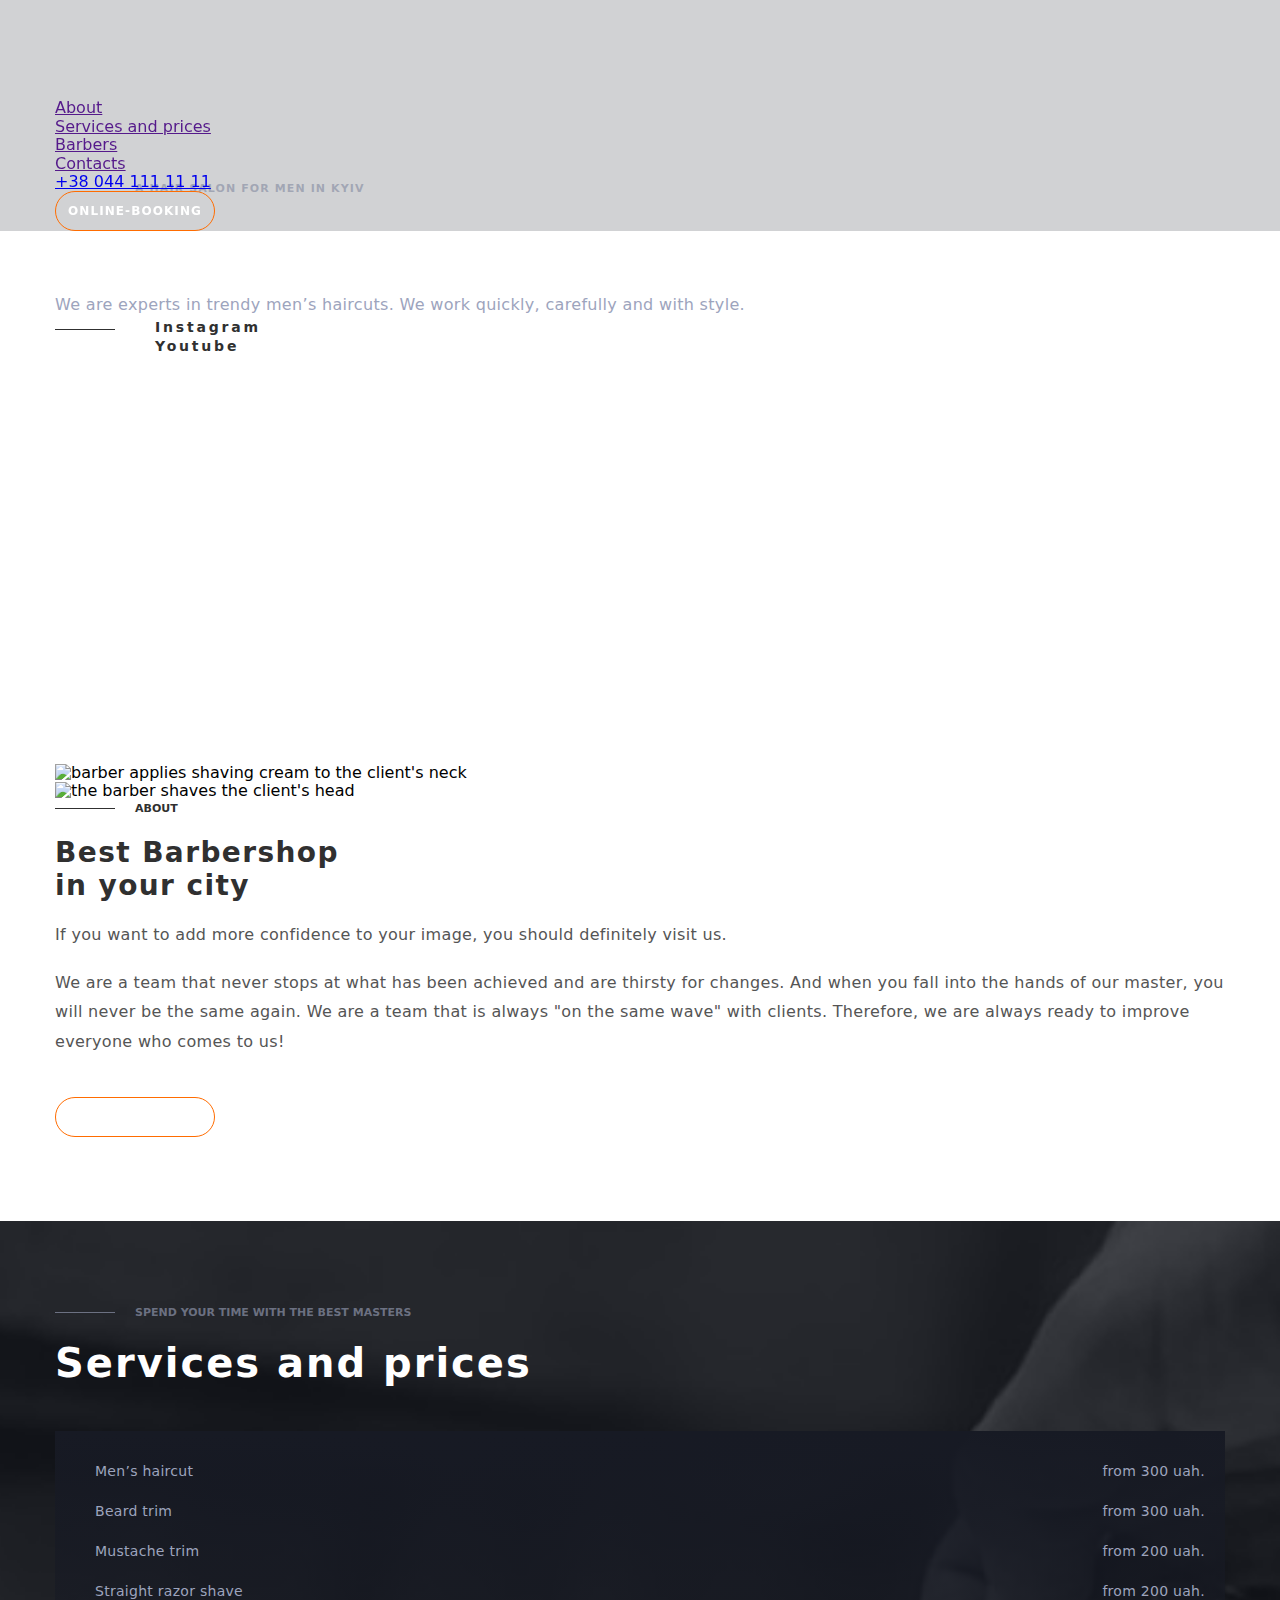
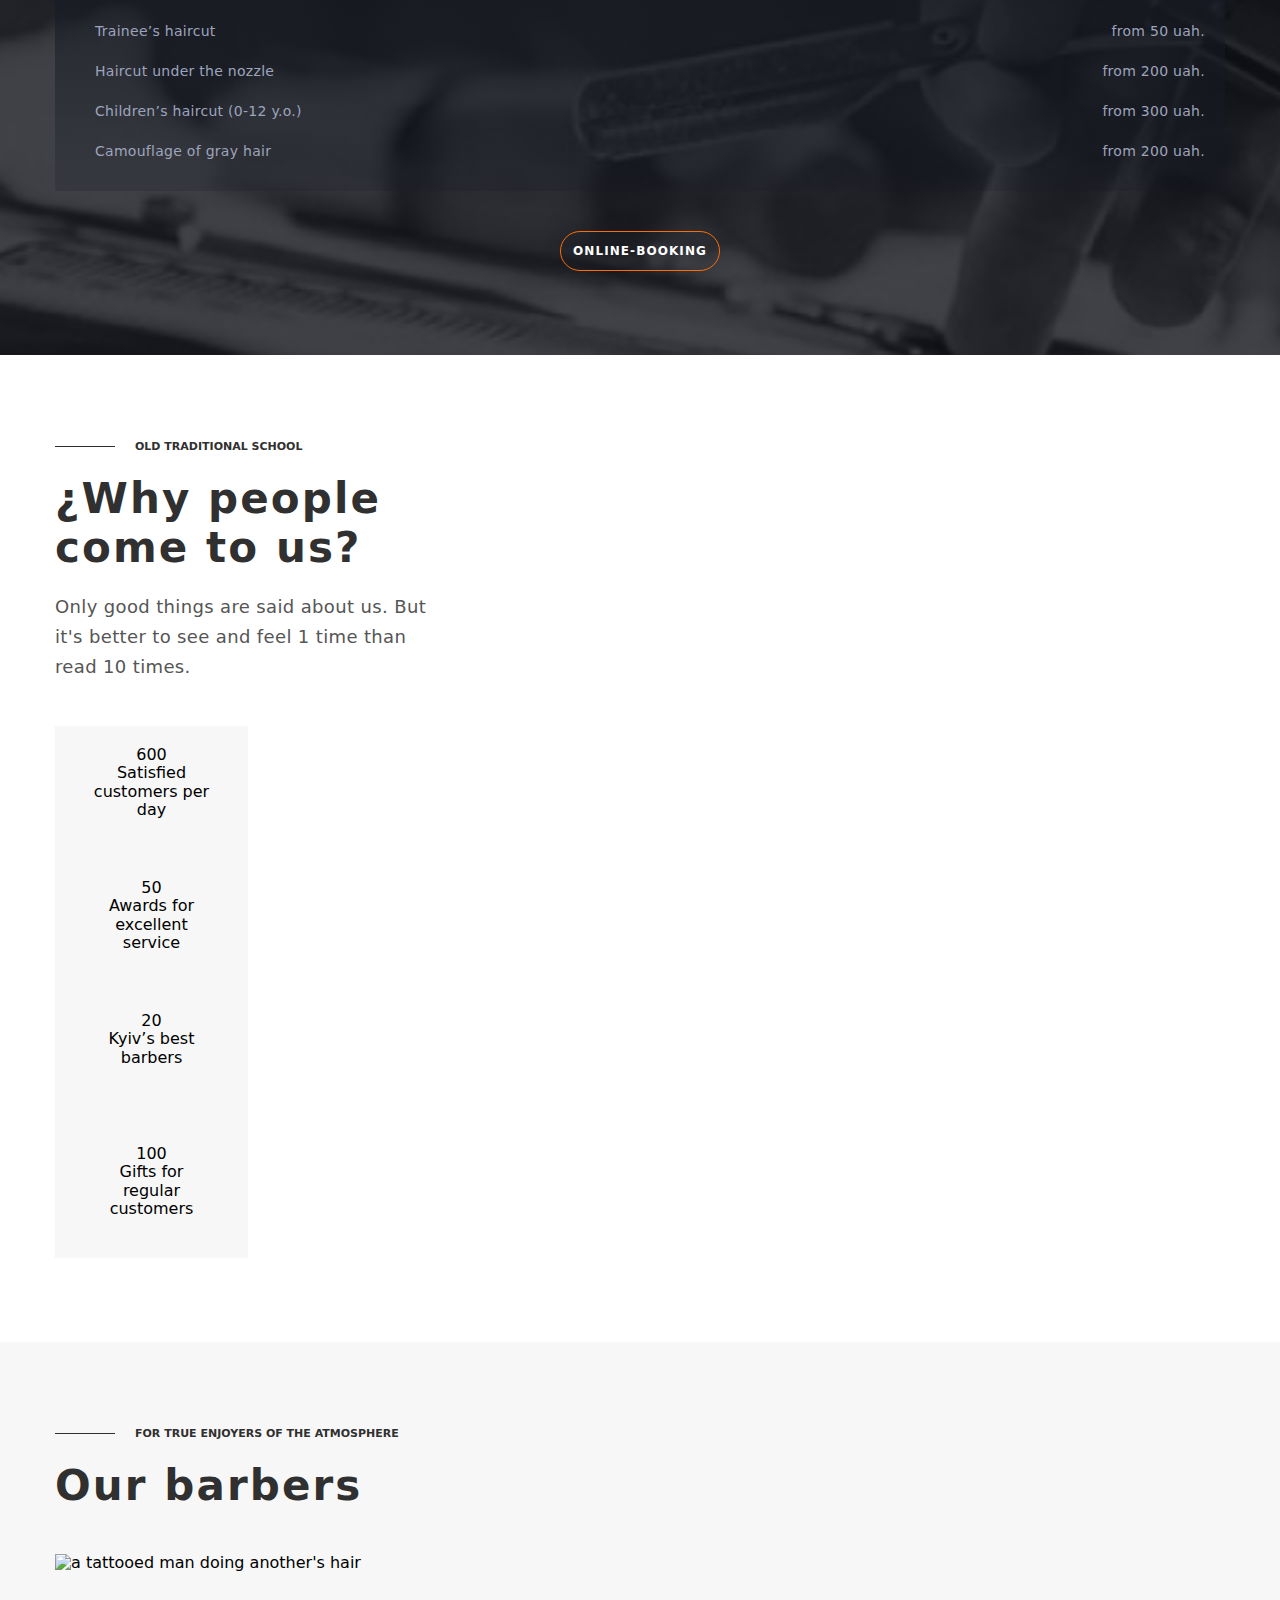
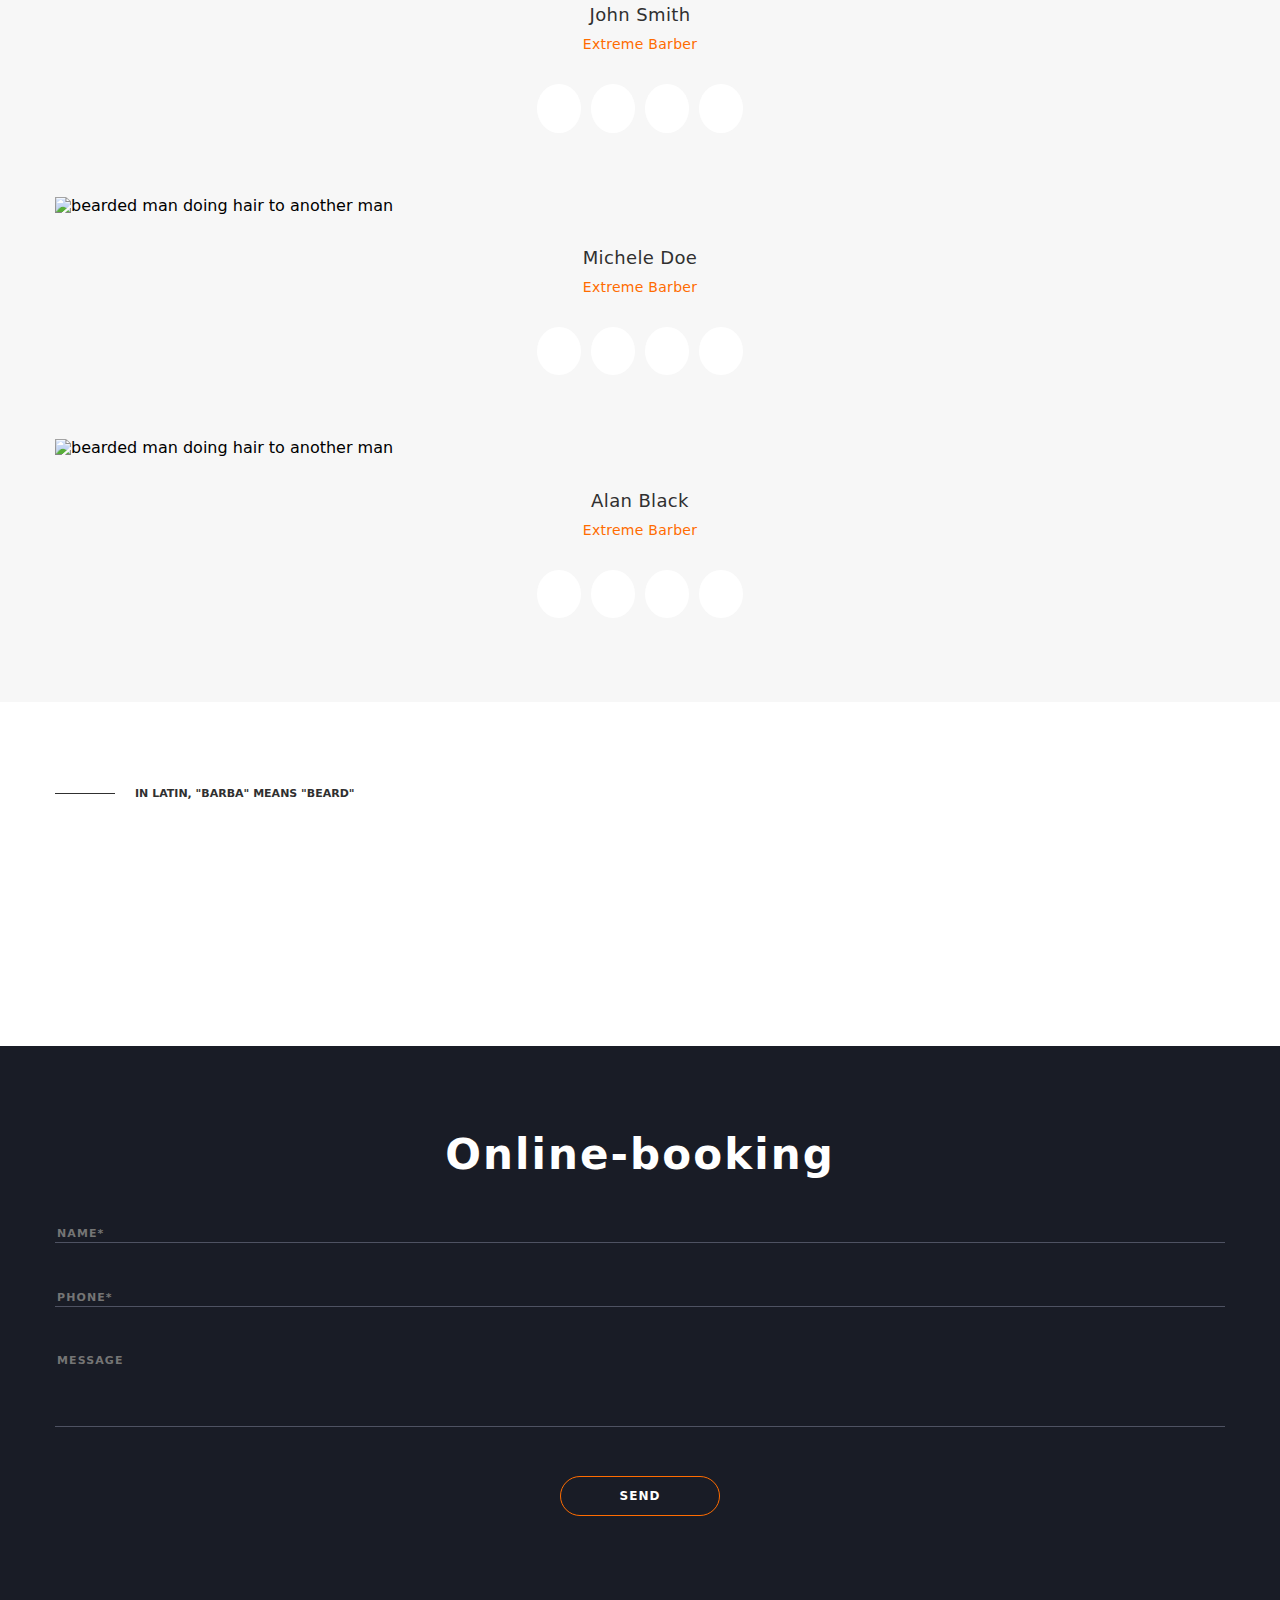
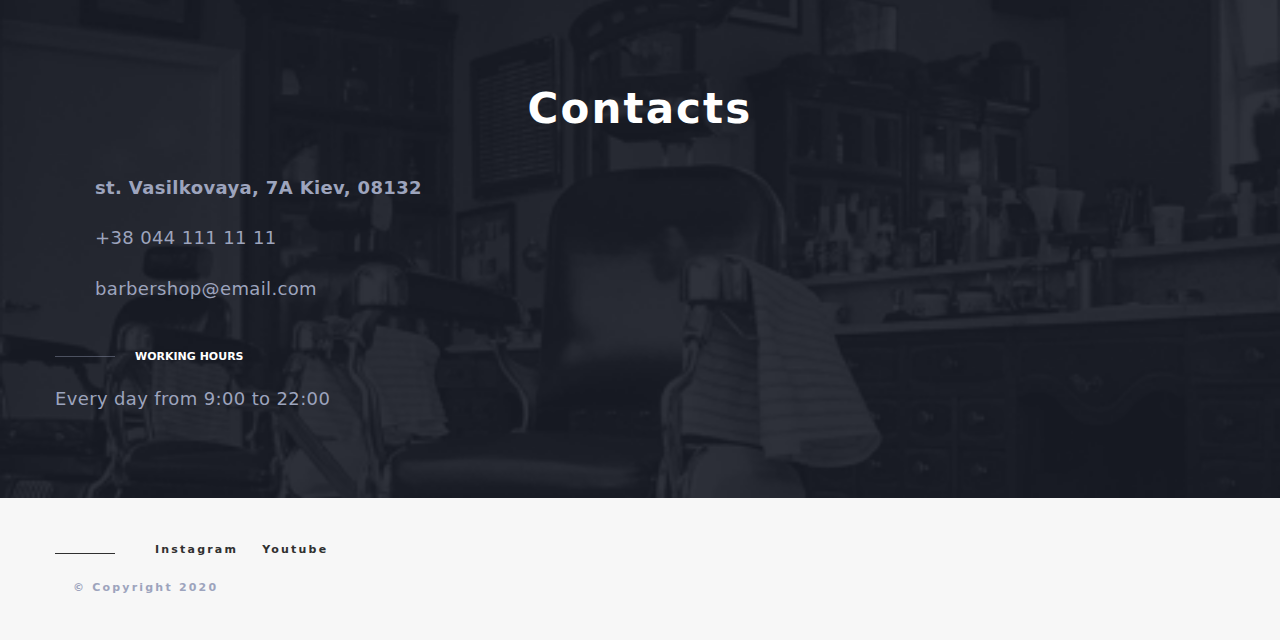
==== index.html @ b81cfc4b "almost finish mobile version" ====
<!DOCTYPE html>
<html lang="en">
  <head>
    <meta charset="UTF-8" />
    <meta http-equiv="X-UA-Compatible" content="IE=edge" />
    <meta name="viewport" content="width=device-width, initial-scale=1.0" />
    <link rel="stylesheet" href="./css/style.css" />
    <title>Barbershop</title>
    <link rel="preconnect" href="https://fonts.googleapis.com" />
    <link rel="preconnect" href="https://fonts.gstatic.com" crossorigin />
    <link
      href="https://fonts.googleapis.com/css2?family=Open+Sans:wght@400;600;700&family=Raleway:wght@700&display=swap"
      rel="stylesheet"
    />

    <link
      rel="stylesheet"
      href="https://cdnjs.cloudflare.com/ajax/libs/modern-normalize/1.1.0/modern-normalize.min.css"
      integrity="sha512-wpPYUAdjBVSE4KJnH1VR1HeZfpl1ub8YT/NKx4PuQ5NmX2tKuGu6U/JRp5y+Y8XG2tV+wKQpNHVUX03MfMFn9Q=="
      crossorigin="anonymous"
      referrerpolicy="no-referrer"
    />
    <link rel="stylesheet" href="./css/main.css" />
  </head>
  <body>
    <div class="header-hero-bacground">
      <header class="header">
        <div class="container">
          <a class="logo" href="./index.html">
            <svg width="69" height="55">
              <use href="./img/icons.svg#logo"></use>
            </svg>
          </a>
          <nav class="navigate">
              <ul class="header__list">
                <li class="header__item">
                  <a class="header__link" href="">About</a>
                </li>
                <li class="header__item">
                  <a class="header__link" href="">Services and prices</a>
                </li>
                <li class="header__item">
                  <a class="header__link" href="">Barbers</a>
                </li>
                <li class="header__item">
                  <a class="header__link" href="">Contacts</a>
                </li>
              </ul>
          </nav>
            <div class="header__contact">
              <a class="tel__link" href="tel:380441111111">+38 044 111 11 11</a>
              <button class="booking-button" type="button">Online-booking</button>
            </div>
    
            <!-- MOB-MENU -->
            <button type="button" class="menu-open" data-menu-open>
              <svg width="40" height="40">
                <use href="./img/icons.svg#menu"></use>
              </svg>
            </button>
  
            <div class="mob-menu is-hidden" data-menu>
              <div class="mob-menu-wrap">
  
              <div>
                <button type="button" class="menu-close" data-menu-close>
                  <svg width="40" height="40">
                      <use href="./img/icons.svg#close"></use>
                  </svg>
                </button>
                
                  <ul class="mob-menu__list">
                    <li class="mob-menu__item">
                      <a class="mob-menu__link current" href="">About</a>
                    </li>
                    <li class="mob-menu__item">
                      <a class="mob-menu__link" href="">Services and prices</a>
                    </li>
                    <li class="mob-menu__item">
                      <a class="mob-menu__link" href="">Barbers</a>
                    </li>
                    <li class="mob-menu__item">
                      <a class="mob-menu__link" href="">Contacts</a>
                    </li>
                  </ul>
              </div>
                
               <div class="mob-menu__bott-wrap">
                  
                    <a class="mob-menu__tel" href="tel:380441111111">+38 044 111 11 11</a>
                    <button class="mob-menu__booking-button" type="button">Online-booking</button>
        
                  <ul class="mob-menu__soc-list">
                    <li class="mob-menu__soc-item">
                      <a href="" class="mob-menu__soc-link">Instagram</a>
                    </li>
                    <li class="mob-menu__soc-item">
                      <a href="" class="mob-menu__soc-link">Youtube</a>
                    </li>
                  </ul>
               </div>
              </div>
            </div>
        </div>
      </header>
      <main>
        <section class="hero">
          <div class="container">
            <p class="hero__uptitle">A hair salon for men in Kyiv</p>
            <h1 class="hero__title">BarberShop</h1>
            <p class="hero__descr">
              We are experts in trendy men’s haircuts. We work quickly, carefully
              and with style.
            </p>
            <ul class="social-link social-link--disabled">
              <li class="social-link__item">
                <a href="" class="social-link__link">Instagram</a>
              </li>
              <li class="social-link__item">
                <a href="" class="social-link__link">Youtube</a>
              </li>
            </ul>
          </div>
        </section>
    </div>
      <section class="about">
      <div class="container">
          <ul class="about__list">
            <li class="about__item">
              <picture>
                <source
                srcset="
                ./img/about/about-first-img-tablet.jpg 1x,
                ./img/about/about-first-img-tablet-2x.jpg 2x
                "
                media="(max-width: 768px)"
                >
                <source
                srcset="
                ./img/about/about-first-img-desctop.jpg 1x,
                ./img/about/about-first-img-desctop-2x.jpg 2x
                "
                media="(min-width: 1200px)"
                >
                <img src="./img/about/about-first-img-tablet.jpg" alt="barber applies shaving cream to the client's neck" height="445">
              </picture>
            </li>
            <li class="about__item">
              <picture>
                <source
                srcset="
                ./img/about/about-second-img-tablet.jpg 1x,
                ./img/about/about-second-img-tablet-2x.jpg 2x
                "
                media="(max-width: 768px)"
                >
                <source
                srcset="
                ./img/about/about-second-img-desctop.jpg 1x,
                ./img/about/about-second-img-desctop-2x.jpg 2x
                "
                media="(min-width: 1200px)"
                >
                <img src="./img/about/about-second-img-tablet.jpg" alt="the barber shaves the client's head" height="445">
              </picture>
            </li>
          </ul>
          <p class="about__uptitle">About</p>
          <h2 class="about__title">Best Barbershop in your city</h2>
          <p class="about__descr">
            If you want to add more confidence to your image, you should
            definitely visit us.
          </p>
          <p class="about__text">
            We are a team that never stops at what has been achieved and are
            thirsty for changes. And when you fall into the hands of our master,
            you will never be the same again. We are a team that is always "on the
            same wave" with clients. Therefore, we are always ready to improve
            everyone who comes to us!
          </p>
          <button class="booking-button" type="button">Online-booking</button>
      </div>
      </section>
      <section class="service">
       <div class="container">
          <p class="service__uptitle">Spend your time with the best masters</p>
          <h2 class="service__title">Services and prices</h2>
          <div class="servise__content-wrap">
            <div class="service__lists-wrap">
              <ul class="service__list">
                <li class="service__item">
                  <p class="service__text">Men’s haircut</p>
                  <span class="service__price">from 300 uah.</span>
                </li>
                <li class="service__item">
                  <p class="service__text">Beard trim</p>
                  <span class="service__price">from 300 uah.</span>
                </li>
                <li class="service__item">
                  <p class="service__text">Mustache trim</p>
                  <span class="service__price">from 200 uah.</span>
                </li>
                <li class="service__item">
                  <p class="service__text">Straight razor shave</p>
                  <span class="service__price">from 200 uah.</span>
                </li>
              </ul>
              <ul class="service__list">
                <li class="service__item">
                  <p class="service__text">Trainee’s haircut</p>
                  <span class="service__price">from 50 uah.</span>
                </li>
                <li class="service__item">
                  <p class="service__text">Haircut under the nozzle</p>
                  <span class="service__price">from 200 uah.</span>
                </li>
                <li class="service__item">
                  <p class="service__text">Children’s haircut (0-12 y.o.)</p>
                  <span class="service__price">from 300 uah.</span>
                </li>
                <li class="service__item">
                  <p class="service__text">Camouflage of gray hair</p>
                  <span class="service__price">from 200 uah.</span>
                </li>
              </ul>
            </div>
            <button class="booking-button" type="button">Online-booking</button>
          </div>
       </div>
      </section>
      <section class="choice">
       <div class="container">
        <p class="choice__uptitle">Old traditional school</p>
          <h2 class="choice__title">¿Why people come to us?</h2>
          <p class="choice__text">
            Only good things are said about us. But it's better to see and feel 1
            time than read 10 times.
          </p>

          <ul class="choice__list">
            <li class="choice__item">
              <span class="choice__num">600</span>
              <p class="choice__dscr">Satisfied customers per day</p>
            </li>
            <li class="choice__item">
              <span class="choice__num">50</span>
              <p class="choice__dscr">Awards for excellent service</p>
            </li>
            <li class="choice__item">
              <span class="choice__num">20</span>
              <p class="choice__dscr">Kyiv’s best barbers</p>
            </li>
            <li class="choice__item">
              <span class="choice__num">100</span>
              <p class="choice__dscr">Gifts for regular customers</p>
            </li>
          </ul>
          
       </div>
      </section>
      <section class="barbers">
        <div class="container">
          <p class="barbers__uptitle">For true enjoyers of the atmosphere</p>
          <h2 class="barbers__title">Our barbers</h2>
          <ul class="barbers__list">
            <li class="barbers__item">
              <picture>
                <source srcset="
                ./img/barbers/john-smith-mobile.jpg 1x,
                ./img/barbers/john-smith-mobile-2x.jpg 2x
                "
                media="(max-width: 768px)">
                <source srcset="
                ./img/barbers/john-smith-tablet.jpg 1x,
                ./img/barbers/john-smith-tablet-2x.jpg 2x
                "
                media="(max-width: 1999px)">
                <source srcset="
                ./img/barbers/john-smith-desctop.jpg 1x,
                ./img/barbers/john-smith-desctop-2x.jpg 2x
                "
                media="(min-width: 1200px)">
                <img src="./img/barbers/john-smith-mobile.jpg" alt="a tattooed man doing another's hair" height="346" class="barbers__image" />
              </picture>
              <p class="barbers__subtitle">John Smith</p>
              <p class="barbers__dscr">Extreme Barber</p>
              <ul class="socials">
                <li class="soacials__item">
                  <a href="" class="socials__link">
                    <svg class="socials__icon" width="44" height="44">
                      <use href="./img/icons.svg#instagram" ></use>
                    </svg>
                  </a>
                </li>
                <li class="soacials__item">
                  <a href="" class="socials__link">
                    <svg class="socials__icon" width="44" height="44">
                      <use href="./img/icons.svg#twitter"></use>
                    </svg>
                  </a>
                </li>
                <li class="soacials__item">
                  <a href="" class="socials__link">
                    <svg class="socials__icon" width="44" height="44">
                      <use href="./img/icons.svg#facebok"></use>
                    </svg>
                  </a>
                </li>
                <li class="soacials__item">
                  <a href="" class="socials__link">
                    <svg class="socials__icon" width="44" height="44">
                      <use href="./img/icons.svg#linkedin"></use>
                    </svg>
                  </a>
                </li>
              </ul>
            </li>
            <li class="barbers__item">
               <picture>
                <source srcset="
                ./img/barbers/michele-doe-mobile.jpg 1x,
                ./img/barbers/michele-doe-mobile-2x.jpg 2x
                "
                media="(max-width: 768px)">
                <source srcset="
                ./img/barbers/michele-doe-tablet.jpg 1x,
                ./img/barbers/michele-doe-tablet-2x.jpg 2x
                "
                media="(max-width: 1999px)">
                <source srcset="
                ./img/barbers/michele-doe-desctop.jpg 1x,
                ./img/barbers/michele-doe-desctop-2x.jpg 2x
                "
                media="(min-width: 1200px)">
                <img src="./img/barbers/michele-doe-mobile.jpg" alt="bearded man doing hair to another man" height="346" class="barbers__image" />
              </picture>
              <p class="barbers__subtitle">Michele Doe</p>
              <p class="barbers__dscr">Extreme Barber</p>
              <ul class="socials">
                <li class="soacials__item">
                  <a href="" class="socials__link">
                    <svg class="socials__icon" width="44" height="44">
                      <use href="./img/icons.svg#instagram" ></use>
                    </svg>
                  </a>
                </li>
                <li class="soacials__item">
                  <a href="" class="socials__link">
                    <svg class="socials__icon" width="44" height="44">
                      <use href="./img/icons.svg#twitter"></use>
                    </svg>
                  </a>
                </li>
                <li class="soacials__item">
                  <a href="" class="socials__link">
                    <svg class="socials__icon" width="44" height="44">
                      <use href="./img/icons.svg#facebok"></use>
                    </svg>
                  </a>
                </li>
                <li class="soacials__item">
                  <a href="" class="socials__link">
                    <svg class="socials__icon" width="44" height="44">
                      <use href="./img/icons.svg#linkedin"></use>
                    </svg>
                  </a>
                </li>
              </ul>
            </li>
            <li class="barbers__item">
              <picture>
                <source srcset="
                ./img/barbers/alan-black-mobile.jpg 1x,
                ./img/barbers/alan-black-mobile-2x.jpg 2x
                "
                media="(max-width: 768px)">
                <source srcset="
                ./img/barbers/alan-black-tablet.jpg 1x,
                ./img/barbers/alan-black-tablet-2x.jpg 2x
                "
                media="(max-width: 1999px)">
                <source srcset="
                ./img/barbers/alan-black-desctop.jpg 1x,
                ./img/barbers/alan-black-desctop-2x.jpg 2x
                "
                media="(min-width: 1200px)">
                <img src="./img/barbers/alan-black-mobile.jpg" alt="bearded man doing hair to another man" height="346" class="barbers__image" />
              </picture>
              <p class="barbers__subtitle">Alan Black</p>
              <p class="barbers__dscr">Extreme Barber</p>
              <ul class="socials">
                <li class="soacials__item">
                  <a href="" class="socials__link">
                    <svg class="socials__icon" width="44" height="44">
                      <use href="./img/icons.svg#instagram" ></use>
                    </svg>
                  </a>
                </li>
                <li class="soacials__item">
                  <a href="" class="socials__link">
                    <svg class="socials__icon" width="44" height="44">
                      <use href="./img/icons.svg#twitter"></use>
                    </svg>
                  </a>
                </li>
                <li class="soacials__item">
                  <a href="" class="socials__link">
                    <svg class="socials__icon" width="44" height="44">
                      <use href="./img/icons.svg#facebok"></use>
                    </svg>
                  </a>
                </li>
                <li class="soacials__item">
                  <a href="" class="socials__link">
                    <svg class="socials__icon" width="44" height="44">
                      <use href="./img/icons.svg#linkedin"></use>
                    </svg>
                  </a>
                </li>
              </ul>
            </li>
              </ul>
            </li>
          </ul>
        </div>
      </section>
      <section class="portfolio">
       <div class="container">
        <p class="portfolio__uptitle">
          In Latin, "barba" means "beard"
        </p>
        <h2 class="portfolio__title">Portfolio</h2>
          <ul class="portfolio__list">
            <li class="portfolio__item">
              <picture>
                <source srcset="
                ./img/portfolio/portfolio-first-img-mobile.jpg 1x,
                ./img/portfolio/portfolio-first-img-mobile-2x.jpg 2x
                "
                media="(max-width: 768px)">
                <source srcset="
                ./img/portfolio/portfolio-first-img-tablet.jpg 1x,
                ./img/portfolio/portfolio-first-img-tablet-2x.jpg 2x
                "
                media="(max-width:1999px)">
                <source srcset="
                ./img/portfolio/portfolio-first-img-desctop.jpg 1x,
                ./img/portfolio/portfolio-first-img-desctop-2x.jpg 2x
                "
                media="(min-width:1200px">
                <img src="./img/portfolio/portfolio-first-img-mobile.jpg" alt="" height="360">
              </picture>
            </li>
            <li class="portfolio__item">
              <picture>
                <source srcset="
                ./img/portfolio/portfolio-second-img-mobile.jpg 1x,
                ./img/portfolio/portfolio-second-img-mobile-2x.jpg 2x
                "
                media="(max-width: 768px)">
                <source srcset="
                ./img/portfolio/portfolio-second-img-tablet.jpg 1x,
                ./img/portfolio/portfolio-second-img-tablet-2x.jpg 2x
                "
                media="(max-width:1999px)">
                <source srcset="
                ./img/portfolio/portfolio-second-img-desctop.jpg 1x,
                ./img/portfolio/portfolio-second-img-desctop-2x.jpg 2x
                "
                media="(min-width:1200px)">
                <img src="./img/portfolio/portfolio-second-img-mobile.jpg" alt="" height="360">
              </picture>
            </li>
            <li class="portfolio__item">
              <picture>
                <source srcset="
                ./img/portfolio/portfolio-third-img-mobile.jpg 1x,
                ./img/portfolio/portfolio-third-img-mobile-2x.jpg 2x
                "
                media="(max-width:768px)">
                <source srcset="
                ./img/portfolio/portfolio-third-img-tablet.jpg 1x,
                ./img/portfolio/portfolio-third-img-tablet-2x.jpg 2x
                "
                media="(max-width:1999px)">
                <source srcset="
                ./img/portfolio/portfolio-third-img-desctop.jpg 1x,
                ./img/portfolio/portfolio-third-img-desctop-2x.jpg 2x
                "
                media="(min-width:1200px)">
                <img src="./img/portfolio/portfolio-third-img-mobile.jpg" alt="" height="360">
              </picture>
            </li>
            <li class="portfolio__item">
              <picture>
                <source srcset="
                ./img/portfolio/portfolio-fourth-img-mobile.jpg 1x, 
                ./img/portfolio/portfolio-fourth-img-mobile-2x.jpg 2x
                "
                media="(max-width:768px)">
                <source srcset="
                ./img/portfolio/portfolio-fourth-img-tablet.jpg 1x,
                ./img/portfolio/portfolio-fourth-img-tablet-2x.jpg 2x
                "
                media="(max-width:1999px)">
                <source srcset="
                ./img/portfolio/portfolio-fourth-img-desctop.jpg 1x,
                ./img/portfolio/portfolio-fourth-img-desctop-2x.jpg 2x
                "
                media="(min-width:1200px)">
                <img src="./img/portfolio/portfolio-fourth-img-mobile.jpg" alt="" height="360">
              </picture>
            </li>
          </ul>
       </div>
      </section>
      <section class="boooking-form">
        <div class="container">
          <div class="boooking-form__form-wrap">
              <form class="boooking-form__fill" action="">
                <p class="boooking-form__title">Online-booking</p>
                <input class="boooking-form__input" type="name" placeholder="Name*">
                <input class="boooking-form__input" type="tel" placeholder="Phone*">
                <textarea class="boooking-form__textarea" name="" id="" cols="30" rows="10" placeholder="Message"></textarea>
                <button class="boooking-form__btn" type="submit">send</button>
              </form>
            </div>
        </div>
      </section>
      <section class="contact">
        <div class="container">
        
            <p class="contact__title">Contacts</p>
            <address class="contact__address">
              <svg class="contact__icon" width="24" height="24">
                <use href="./img/icons.svg#map-pin"></use>
              </svg>
              <span>st. Vasilkovaya, 7A Kiev, 08132</span>
            </address>
            <ul class="contact__list">
              <li class="contact__item">
                <a href="tel:380441111111" class="contact__link">
                  <svg class="contact__icon" width="24" height="24">
                    <use href="./img/icons.svg#phone"></use>
                  </svg>
                  <span>+38 044 111 11 11</span>
              </a>
              </li>
              <li class="contact__item">
                <a href="mailto:barbershop@email.com" class="contact__link">
                  <svg class="contact__icon" width="24" height="24">
                    <use href="./img/icons.svg#mail"></use>
                  </svg>
                  <span>barbershop@email.com</span>
              </a>
              </li>
            </ul>
            <p class="contact__subtitle">Working hours</p>
            <span class="contact__date-time">Every day from 9:00 to 22:00</span>
          
        </div>
      </section>
    </main>
    <footer class="footer">
      <div class="container">
        <ul class="social-link">
          <li class="social-link__item">
            <a href="" class="social-link__link">Instagram</a>
          </li>
          <li class="social-link__item">
            <a href="" class="social-link__link">Youtube</a>
          </li>
        </ul>
        <span href="" class="footer__copy"> &#169; Copyright 2020</span>
      </div>
    </footer>
    <script src="./js/mob-menu.js"></script>
  </body>
</html>
---- css/main.css ----
:root {
  --accent-color: #FF6C00;
  --primary-text-color:#555555;
  --header-links-color: #fff;
  --hero-soc-link-color: #303030;
  --hero-btn-color: #303030;
  --hero-text-color: #9DA4BD;
  --hero-title-text-color:#FFFFFF;
  --hero-socials-color:#303030;
  --about-tittle-color: #303030;
  --about-btn-tx-color:#303030;
  --services--up-titile: #9DA4BD;
  --services-title-text-color: #FFFFFF;
  --services-table-color:#9DA4BD;
  --services-btn-color:#FFFFFF;
  --choice--prm-text-color: #303030;
  --choice-dscr-color:#555555;
  --barbers-prm-color: #303030;
  --gallery-up-title-color:#303030;
  --contacts-title-color: #fff;
  --contacts-btn-color: #fff;
  --contacts-sub-tit-color: #fff;
  --contacts-text-color:#9DA4BD;
  --footer-prm-color: #303030;
  --footer-copyright:#9DA4BD;
}

.social-link, .contact__list, .portfolio__list, .barbers__list, .choice__list, .service__list, .about__list, .mob-menu__soc-list, .mob-menu__list, .header__list, .socials {
  list-style: none;
  padding: 0;
  margin: 0;
}

.social-link__link, .contact__link, .mob-menu__soc-link, .mob-menu__tel, .mob-menu__link, .socials__link, .logo {
  text-decoration: none;
  color: var(--primary-link-color);
}

.booking-button, .menu-close, .menu-open {
  display: inline-block;
  border: transparent;
  background-color: transparent;
  padding-left: 0;
  padding-right: 0;
  cursor: pointer;
  border-radius: 4px;
  font-family: inherit;
}

.portfolio__title {
  position: absolute;
  white-space: nowrap;
  width: 1px;
  height: 1px;
  padding: 0;
  border: 0;
  overflow: hidden;
  clip: rect(0 0 0 0);
  -webkit-clip-path: inset(50%);
          clip-path: inset(50%);
  margin: -1px;
}

/*! modern-normalize v1.1.0 | MIT License | https://github.com/sindresorhus/modern-normalize */
/*
Document
========
*/
/**
Use a better box model (opinionated).
*/
*,
::before,
::after {
  -webkit-box-sizing: border-box;
          box-sizing: border-box;
}

/**
1. Correct the line height in all browsers.
2. Prevent adjustments of font size after orientation changes in iOS.
3. Use a more readable tab size (opinionated).
*/
html {
  line-height: 1.15;
  /* 1 */
  -webkit-text-size-adjust: 100%;
  /* 2 */
  -moz-tab-size: 4;
  /* 3 */
  -o-tab-size: 4;
     tab-size: 4;
  /* 3 */
}

/*
Sections
========
*/
/**
1. Remove the margin in all browsers.
2. Improve consistency of default fonts in all browsers. (https://github.com/sindresorhus/modern-normalize/issues/3)
*/
body {
  margin: 0;
  /* 1 */
  font-family: system-ui, -apple-system, "Segoe UI", Roboto, Helvetica, Arial, sans-serif, "Apple Color Emoji", "Segoe UI Emoji";
  /* 2 */
}

/*
Grouping content
================
*/
/**
1. Add the correct height in Firefox.
2. Correct the inheritance of border color in Firefox. (https://bugzilla.mozilla.org/show_bug.cgi?id=190655)
*/
hr {
  height: 0;
  /* 1 */
  color: inherit;
  /* 2 */
}

/*
Text-level semantics
====================
*/
/**
Add the correct text decoration in Chrome, Edge, and Safari.
*/
abbr[title] {
  -webkit-text-decoration: underline dotted;
          text-decoration: underline dotted;
}

/**
Add the correct font weight in Edge and Safari.
*/
b,
strong {
  font-weight: bolder;
}

/**
1. Improve consistency of default fonts in all browsers. (https://github.com/sindresorhus/modern-normalize/issues/3)
2. Correct the odd 'em' font sizing in all browsers.
*/
code,
kbd,
samp,
pre {
  font-family: ui-monospace, SFMono-Regular, Consolas, "Liberation Mono", Menlo, monospace;
  /* 1 */
  font-size: 1em;
  /* 2 */
}

/**
Add the correct font size in all browsers.
*/
small {
  font-size: 80%;
}

/**
Prevent 'sub' and 'sup' elements from affecting the line height in all browsers.
*/
sub,
sup {
  font-size: 75%;
  line-height: 0;
  position: relative;
  vertical-align: baseline;
}

sub {
  bottom: -0.25em;
}

sup {
  top: -0.5em;
}

/*
Tabular data
============
*/
/**
1. Remove text indentation from table contents in Chrome and Safari. (https://bugs.chromium.org/p/chromium/issues/detail?id=999088, https://bugs.webkit.org/show_bug.cgi?id=201297)
2. Correct table border color inheritance in Chrome and Safari. (https://bugs.chromium.org/p/chromium/issues/detail?id=935729, https://bugs.webkit.org/show_bug.cgi?id=195016)
*/
table {
  text-indent: 0;
  /* 1 */
  border-color: inherit;
  /* 2 */
}

/*
Forms
=====
*/
/**
1. Change the font styles in all browsers.
2. Remove the margin in Firefox and Safari.
*/
button,
input,
optgroup,
select,
textarea {
  font-family: inherit;
  /* 1 */
  font-size: 100%;
  /* 1 */
  line-height: 1.15;
  /* 1 */
  margin: 0;
  /* 2 */
}

/**
Remove the inheritance of text transform in Edge and Firefox.
*/
button,
select {
  text-transform: none;
}

/**
Correct the inability to style clickable types in iOS and Safari.
*/
button,
[type=button],
[type=reset],
[type=submit] {
  -webkit-appearance: button;
}

/**
Remove the inner border and padding in Firefox.
*/
::-moz-focus-inner {
  border-style: none;
  padding: 0;
}

/**
Restore the focus styles unset by the previous rule.
*/
:-moz-focusring {
  outline: 1px dotted ButtonText;
}

/**
Remove the additional ':invalid' styles in Firefox.
See: https://github.com/mozilla/gecko-dev/blob/2f9eacd9d3d995c937b4251a5557d95d494c9be1/layout/style/res/forms.css#L728-L737
*/
:-moz-ui-invalid {
  box-shadow: none;
}

/**
Remove the padding so developers are not caught out when they zero out 'fieldset' elements in all browsers.
*/
legend {
  padding: 0;
}

/**
Add the correct vertical alignment in Chrome and Firefox.
*/
progress {
  vertical-align: baseline;
}

/**
Correct the cursor style of increment and decrement buttons in Safari.
*/
::-webkit-inner-spin-button,
::-webkit-outer-spin-button {
  height: auto;
}

/**
1. Correct the odd appearance in Chrome and Safari.
2. Correct the outline style in Safari.
*/
[type=search] {
  -webkit-appearance: textfield;
  /* 1 */
  outline-offset: -2px;
  /* 2 */
}

/**
Remove the inner padding in Chrome and Safari on macOS.
*/
::-webkit-search-decoration {
  -webkit-appearance: none;
}

/**
1. Correct the inability to style clickable types in iOS and Safari.
2. Change font properties to 'inherit' in Safari.
*/
::-webkit-file-upload-button {
  -webkit-appearance: button;
  /* 1 */
  font: inherit;
  /* 2 */
}

/*
Interactive
===========
*/
/*
Add the correct display in Chrome and Safari.
*/
summary {
  display: list-item;
}

img {
  display: block;
  max-width: 100%;
  height: auto;
}

h1, h2, h3, h4, h5, h6, p {
  margin: 0;
}

address {
  font-style: normal;
}

.container {
  width: 100%;
  padding-left: 15px;
  padding-right: 15px;
  margin-left: auto;
  margin-right: auto;
}
@media screen and (min-width: 480px) {
  .container {
    max-width: 480px;
  }
}
@media screen and (min-width: 768px) {
  .container {
    max-width: 720px;
  }
}
@media screen and (min-width: 1200px) {
  .container {
    max-width: 1200px;
  }
}

.no-scroll {
  overflow: hidden;
}

.header-hero-bacground {
  background-image: -webkit-gradient(linear, left top, left bottom, from(rgba(25, 28, 38, 0.2))), url(../img/bcg-img/barber-mobile.jpg);
  background-image: linear-gradient(rgba(25, 28, 38, 0.2)), url(../img/bcg-img/barber-mobile.jpg);
  background-size: cover;
  background-position: center;
  background-repeat: no-repeat;
}
@media (min-device-pixel-ratio: 2), (-webkit-min-device-pixel-ratio: 2), (min-resolution: 192dpi), (min-resolution: 2dppx) {
  .header-hero-bacground {
    background-image: url(../img/bcg-img/barber-mobile-2x.jpg);
  }
}
@media screen and (min-width: 768px) {
  .header-hero-bacground {
    background-image: url(../img/bcg-img/barber-tablet.jpg);
  }
}
@media (min-device-pixel-ratio: 2), (-webkit-min-device-pixel-ratio: 2), (min-resolution: 192dpi), (min-resolution: 2dppx) {
  .header-hero-bacground {
    background-image: url(../img/bcg-img/barber-tablet-2x.jpg);
  }
}
@media screen and (min-width: 1200px) {
  .header-hero-bacground {
    background-image: url(../img/bcg-img/barber-desctop.jpg);
  }
}
@media (min-device-pixel-ratio: 2), (-webkit-min-device-pixel-ratio: 2), (min-resolution: 192dpi), (min-resolution: 2dppx) {
  .header-hero-bacground {
    background-image: url(../img/bcg-img/barber-desctop-2x.jpg);
  }
}

.logo {
  display: block;
  padding-top: 40px;
  fill: #fff;
}

.socials {
  display: -webkit-box;
  display: -ms-flexbox;
  display: flex;
  -webkit-box-align: center;
      -ms-flex-align: center;
          align-items: center;
  -webkit-box-pack: center;
      -ms-flex-pack: center;
          justify-content: center;
  gap: 10px;
}

.soacials__item {
  background-color: #FFFFFF;
  border-radius: 50%;
}

.header {
  position: fixed;
  width: 100%;
  z-index: 2;
  background-color: rgba(25, 28, 38, 0.2);
}

@media screen and (max-width: 768px) {
  .navigate {
    display: none;
  }
}

@media screen and (max-width: 768px) {
  .header__contact {
    display: none;
  }
}

.booking-button {
  width: 194px;
}

.mob-menu {
  position: fixed;
  z-index: 100;
  top: 0;
  right: 0;
  height: 100vh;
  display: block;
  overflow: auto;
  background-color: #fff;
  line-height: 1.3888888889;
  letter-spacing: 0.1em;
  color: var(--hero-socials-color);
}
@media screen and (min-width: 768px) {
  .mob-menu {
    display: none;
  }
}

.mob-menu.is-hidden {
  opacity: 0;
  visibility: initial;
  pointer-events: none;
}

.mob-menu-wrap {
  max-width: 337px;
  height: 100%;
  padding: 118px 99px 48px 40px;
  display: -webkit-box;
  display: -ms-flexbox;
  display: flex;
  -webkit-box-orient: vertical;
  -webkit-box-direction: normal;
      -ms-flex-direction: column;
          flex-direction: column;
  -webkit-box-pack: justify;
      -ms-flex-pack: justify;
          justify-content: space-between;
}

.menu-open {
  position: absolute;
  top: 48px;
  right: 31px;
  width: 40px;
  height: 40px;
  margin-left: auto;
  display: -webkit-inline-box;
  display: -ms-inline-flexbox;
  display: inline-flex;
  background-color: transparent;
  border: transparent;
}
@media screen and (min-width: 768px) {
  .menu-open {
    display: none;
  }
}

.menu-close {
  position: absolute;
  top: 48px;
  right: 31px;
  width: 40px;
  height: 40px;
  margin-left: auto;
  display: -webkit-inline-box;
  display: -ms-inline-flexbox;
  display: inline-flex;
  background-color: transparent;
  border: transparent;
}

.mob-menu__item:not(:last-child) {
  margin-bottom: 24px;
}

.mob-menu__link {
  color: var(--hero-socials-color);
  font-weight: 600;
  font-size: 18px;
}

.current {
  color: var(--accent-color);
}

.mob-menu__tel {
  font-weight: 600;
  font-size: 18px;
  text-transform: uppercase;
}

.mob-menu__booking-button {
  width: 194px;
  height: 40px;
  display: block;
  font-weight: 600;
  font-size: 12px;
  line-height: 1.3333333333;
  letter-spacing: 0.09em;
  text-transform: uppercase;
  color: var(--hero-btn-color);
  border: 1px solid var(--accent-color);
  border-radius: 25px;
  background-color: transparent;
  margin-top: 24px;
  margin-bottom: 64px;
}

.mob-menu__bott-wrap {
  margin-top: auto;
}

.mob-menu__soc-list {
  position: relative;
  width: 62px;
  padding-left: 100px;
  font-weight: 600;
  font-size: 14px;
  line-height: 1.3571428571;
  letter-spacing: 0.2em;
  color: var(--hero-soc-link-color);
}
.mob-menu__soc-list::before {
  position: absolute;
  content: "";
  width: 60px;
  height: 1px;
  background: #303030;
  top: 9px;
  left: 0;
}

.mob-menu__soc-item:not(:last-child) {
  margin-bottom: 24px;
}

.booking-button {
  width: 160px;
  height: 40px;
  display: block;
  font-weight: 600;
  font-size: 12px;
  line-height: 1.3333333333;
  letter-spacing: 0.09em;
  text-transform: uppercase;
  color: #303030;
  border: 1px solid var(--accent-color);
  border-radius: 25px;
  background-color: transparent;
}

.hero {
  padding-top: 280px;
  padding-bottom: 209px;
  height: 580px;
}
@media screen and (min-width: 768px) {
  .hero {
    height: 680px;
    padding-top: 178px;
    padding-bottom: 237px;
  }
}
@media screen and (min-width: 1200px) {
  .hero {
    padding-top: 178px;
    padding-bottom: 208px;
  }
}

.hero__uptitle {
  position: relative;
  display: inline-block;
  margin-bottom: 20px;
  padding-left: 80px;
  font-weight: 600;
  font-size: 11px;
  line-height: 1.3636363636;
  letter-spacing: 0.1em;
  text-transform: uppercase;
  color: rgba(157, 164, 189, 0.6);
}
.hero__uptitle::before {
  content: "";
  position: absolute;
  width: 60px;
  height: 1px;
  background-color: #9DA4BD;
  top: 7px;
  left: 0;
}

.hero__title {
  margin-bottom: 20px;
  font-size: 48px;
  line-height: 1.1666666667;
  letter-spacing: 0.05em;
  color: #FFFFFF;
}

.hero__descr {
  line-height: 1.625;
  letter-spacing: 0.02em;
  color: #9DA4BD;
}

.about {
  padding-top: 84px;
  padding-bottom: 84px;
}

.about__list {
  display: none;
}
@media screen and (min-width: 768px) {
  .about__list {
    display: block;
  }
}

.about__uptitle {
  position: relative;
  margin-bottom: 20px;
  padding-left: 80px;
  font-weight: 600;
  font-size: 11px;
  line-height: 1.3636363636;
  text-transform: uppercase;
  color: #303030;
}
.about__uptitle::before {
  position: absolute;
  content: "";
  width: 60px;
  height: 1px;
  top: 7px;
  left: 0;
  background-color: #303030;
}

.booking-button {
  color: #303030;
}

.about__title {
  margin-bottom: 20px;
  width: 306px;
  font-size: 28px;
  line-height: 1.1785714286;
  letter-spacing: 0.05em;
  color: #303030;
}

.about__descr {
  margin-bottom: 20px;
  font-size: 16px;
  line-height: 1.625;
  letter-spacing: 0.02em;
  color: #555555;
}

.about__text {
  margin-bottom: 40px;
  line-height: 1.8571428571;
  letter-spacing: 0.02em;
  color: #555555;
}

.service {
  padding-top: 84px;
  padding-bottom: 84px;
  background-color: #111319;
  background-position: center;
  background-size: cover;
  background-repeat: no-repeat;
  background-image: url(../../img/services/services-mob-bacgrd.png.png);
}
@media (min-device-pixel-ratio: 2), (-webkit-min-device-pixel-ratio: 2), (min-resolution: 192dpi), (min-resolution: 2dppx) {
  .service {
    background-image: url(../../img/services/services-mob-bacgrd-2x.png.png);
  }
}

.service__uptitle {
  position: relative;
  display: block;
  font-weight: 600;
  font-size: 11px;
  line-height: 1.3636363636;
  text-transform: uppercase;
  color: rgba(157, 164, 189, 0.6);
  padding-left: 80px;
  margin-bottom: 20px;
}
.service__uptitle::before {
  position: absolute;
  content: "";
  width: 60px;
  height: 1px;
  background-color: rgba(157, 164, 189, 0.6);
  top: 7px;
  left: 0;
}

.service__title {
  font-size: 40px;
  line-height: 1.175;
  letter-spacing: 0.05em;
  color: #FFFFFF;
  margin-bottom: 44px;
}

.servise__content-wrap {
  display: -webkit-box;
  display: -ms-flexbox;
  display: flex;
  -webkit-box-align: center;
      -ms-flex-align: center;
          align-items: center;
  -webkit-box-orient: vertical;
  -webkit-box-direction: normal;
      -ms-flex-direction: column;
          flex-direction: column;
}

.service__lists-wrap {
  background: -webkit-gradient(linear, left top, left bottom, from(#171A24), to(rgba(23, 26, 36, 0.2)));
  background: linear-gradient(180deg, #171A24 0%, rgba(23, 26, 36, 0.2) 100%);
  padding: 30px 20px 30px 40px;
  margin-bottom: 40px;
  width: 100%;
}

.service__list {
  font-size: 14px;
  line-height: 20px;
  letter-spacing: 0.02em;
  color: #9DA4BD;
}
.service__list:not(:last-child) {
  margin-bottom: 20px;
}

.service__item {
  display: -webkit-box;
  display: -ms-flexbox;
  display: flex;
  -webkit-box-orient: horizontal;
  -webkit-box-direction: normal;
      -ms-flex-direction: row;
          flex-direction: row;
  -ms-flex-wrap: nowrap;
      flex-wrap: nowrap;
  -webkit-box-pack: justify;
      -ms-flex-pack: justify;
          justify-content: space-between;
}
.service__item:not(:last-child) {
  margin-bottom: 20px;
}

.booking-button {
  color: #fff;
}

.choice {
  padding-top: 84px;
  padding-bottom: 84px;
}

.choice__uptitle {
  position: relative;
  font-weight: 600;
  font-size: 11px;
  line-height: 1.3636363636;
  text-transform: uppercase;
  color: #303030;
  padding-left: 80px;
  margin-bottom: 20px;
}
.choice__uptitle::before {
  position: absolute;
  content: "";
  width: 60px;
  height: 1px;
  background-color: #303030;
  top: 7px;
  left: 0;
}

.choice__title {
  width: 100%;
  font-size: 42px;
  line-height: 1.1666666667;
  letter-spacing: 0.05em;
  color: #303030;
  margin-bottom: 20px;
}
@media screen and (min-width: 480px) {
  .choice__title {
    width: 418px;
  }
}

.choice__text {
  margin-bottom: 44px;
  width: 100%;
  font-size: 18px;
  line-height: 1.6666666667;
  letter-spacing: 0.02em;
  color: #555555;
}
@media screen and (min-width: 480px) {
  .choice__text {
    width: 375px;
  }
}

.choice__item {
  width: 193px;
  height: 133px;
  background-color: #F7F7F7;
  text-align: center;
  padding: 20px 36px;
}

.barbers {
  padding-top: 84px;
  padding-bottom: 84px;
  background-color: #F7F7F7;
}

.barbers__uptitle {
  position: relative;
  font-weight: 600;
  font-size: 11px;
  line-height: 1.3636363636;
  text-transform: uppercase;
  color: #303030;
  padding-left: 80px;
  margin-bottom: 20px;
}
.barbers__uptitle::before {
  position: absolute;
  content: "";
  width: 60px;
  height: 1px;
  background-color: #303030;
  top: 7px;
  left: 0;
}

.barbers__title {
  font-size: 42px;
  line-height: 1.1666666667;
  letter-spacing: 0.05em;
  color: #303030;
  margin-bottom: 44px;
}

.barbers__item:not(:last-child) {
  margin-bottom: 64px;
}

.barbers__image {
  margin-bottom: 30px;
}

.barbers__subtitle {
  font-size: 18px;
  line-height: 1.3888888889;
  text-align: center;
  letter-spacing: 0.02em;
  color: #303030;
  margin-bottom: 8px;
}

.barbers__dscr {
  font-size: 14px;
  line-height: 1.3571428571;
  text-align: center;
  letter-spacing: 0.02em;
  color: #FF6C00;
  margin-bottom: 30px;
}

.portfolio {
  padding-top: 84px;
  padding-bottom: 84px;
}

.portfolio__uptitle {
  position: relative;
  font-weight: 600;
  font-size: 11px;
  line-height: 1.3636363636;
  text-transform: uppercase;
  color: #303030;
  padding-left: 80px;
  margin-bottom: 71px;
}
.portfolio__uptitle::before {
  position: absolute;
  content: "";
  width: 60px;
  height: 1px;
  top: 7px;
  left: 0;
  background-color: #303030;
}

.portfolio__list {
  display: -webkit-box;
  display: -ms-flexbox;
  display: flex;
  -webkit-box-orient: vertical;
  -webkit-box-direction: normal;
      -ms-flex-direction: column;
          flex-direction: column;
  -webkit-box-align: center;
      -ms-flex-align: center;
          align-items: center;
  -webkit-box-pack: center;
      -ms-flex-pack: center;
          justify-content: center;
}

.portfolio__item:not(:last-child) {
  margin-bottom: 30px;
}

.contact {
  padding-top: 84px;
  padding-bottom: 84px;
  background-color: #191C26;
  background-size: cover;
  background-position: center;
  background-repeat: no-repeat;
  background-image: url(../../img/contacts/contacts-bacgrd-mobile.png);
}
@media (min-device-pixel-ratio: 2), (-webkit-min-device-pixel-ratio: 2), (min-resolution: 192dpi), (min-resolution: 2dppx) {
  .contact {
    background-image: url(../../img/contacts/contacts-bacgrd-mobile-2x.png);
  }
}

.contact__title {
  font-weight: 700;
  font-size: 42px;
  line-height: 1.1666666667;
  text-align: center;
  letter-spacing: 0.05em;
  color: #FFFFFF;
  margin-bottom: 40px;
}

.contact__address {
  display: -webkit-inline-box;
  display: -ms-inline-flexbox;
  display: inline-flex;
  -webkit-box-align: center;
      -ms-flex-align: center;
          align-items: center;
  font-weight: 700;
  font-size: 18px;
  line-height: 1.6666666667;
  letter-spacing: 0.02em;
  color: #9DA4BD;
  margin-bottom: 20px;
}

.contact__list {
  margin-bottom: 44px;
}

.contact__item:not(:last-child) {
  margin-bottom: 20px;
}

.contact__link {
  display: -webkit-inline-box;
  display: -ms-inline-flexbox;
  display: inline-flex;
  -webkit-box-align: center;
      -ms-flex-align: center;
          align-items: center;
  font-weight: 400;
  font-size: 18px;
  line-height: 30px;
  letter-spacing: 0.02em;
  color: #9DA4BD;
}

.contact__icon {
  display: inline-block;
  margin-right: 16px;
}

.contact__subtitle {
  position: relative;
  font-weight: 600;
  font-size: 11px;
  line-height: 1.3636363636;
  text-transform: uppercase;
  color: #FFFFFF;
  padding-left: 80px;
  margin-bottom: 20px;
}
.contact__subtitle::before {
  position: absolute;
  width: 60px;
  height: 1px;
  content: "";
  top: 7px;
  left: 0;
  background-color: rgba(157, 164, 189, 0.4);
}

.contact__date-time {
  font-weight: 400;
  font-size: 18px;
  line-height: 1.6666666667;
  letter-spacing: 0.02em;
  color: #9DA4BD;
}

.boooking-form {
  padding-top: 84px;
  padding-bottom: 84px;
  background-color: #191C26;
  text-align: center;
}

.boooking-form__title {
  font-weight: 700;
  font-size: 42px;
  line-height: 1.1666666667;
  text-align: center;
  letter-spacing: 0.05em;
  color: #FFFFFF;
  margin-bottom: 44px;
}

.boooking-form__input, .boooking-form__textarea {
  font-weight: 600;
  font-size: 11px;
  line-height: 1.3636363636;
  letter-spacing: 0.1em;
  text-transform: uppercase;
  color: rgba(157, 164, 189, 0.4);
}

.boooking-form__input {
  width: 100%;
  background-color: transparent;
  border-top: none;
  border-right: none;
  border-left: none;
  border-bottom: 1px solid rgba(157, 164, 189, 0.4);
  margin-bottom: 44px;
}

.boooking-form__textarea {
  width: 100%;
  height: 76px;
  background-color: transparent;
  border-top: none;
  border-right: none;
  border-left: none;
  border-bottom: 1px solid rgba(157, 164, 189, 0.4);
  margin-bottom: 44px;
  resize: none;
}

.boooking-form__btn {
  width: 160px;
  height: 40px;
  background-color: transparent;
  border: 1px solid #FF6C00;
  border-radius: 25px;
  font-weight: 600;
  font-size: 12px;
  line-height: 16px;
  text-align: center;
  letter-spacing: 0.09em;
  text-transform: uppercase;
  color: #FFFFFF;
}

.footer {
  padding-top: 44px;
  padding-bottom: 44px;
  background-color: #F7F7F7;
}
.footer .social-link {
  width: 270px;
  font-size: 11px;
  line-height: 1.3636363636;
  margin-bottom: 20px;
}

.footer__copy {
  font-weight: 600;
  font-size: 11px;
  line-height: 1.3636363636;
  letter-spacing: 0.2em;
  color: #9DA4BD;
  padding-left: 18px;
}

.social-link {
  position: relative;
  width: 62px;
  display: -webkit-box;
  display: -ms-flexbox;
  display: flex;
  -ms-flex-wrap: wrap;
      flex-wrap: wrap;
  gap: 24px;
  font-weight: 600;
  font-size: 14px;
  line-height: 1.3571428571;
  letter-spacing: 0.2em;
  color: var(--hero-soc-link-color);
  margin-left: 100px;
}

.social-link--disabled {
  display: none;
}
@media screen and (min-width: 768px) {
  .social-link--disabled {
    display: block;
  }
}

.social-link__item:nth-child(1)::before {
  position: absolute;
  content: "";
  width: 60px;
  height: 1px;
  background: #303030;
  top: 11px;
  left: -100px;
}/*# sourceMappingURL=main.css.map */
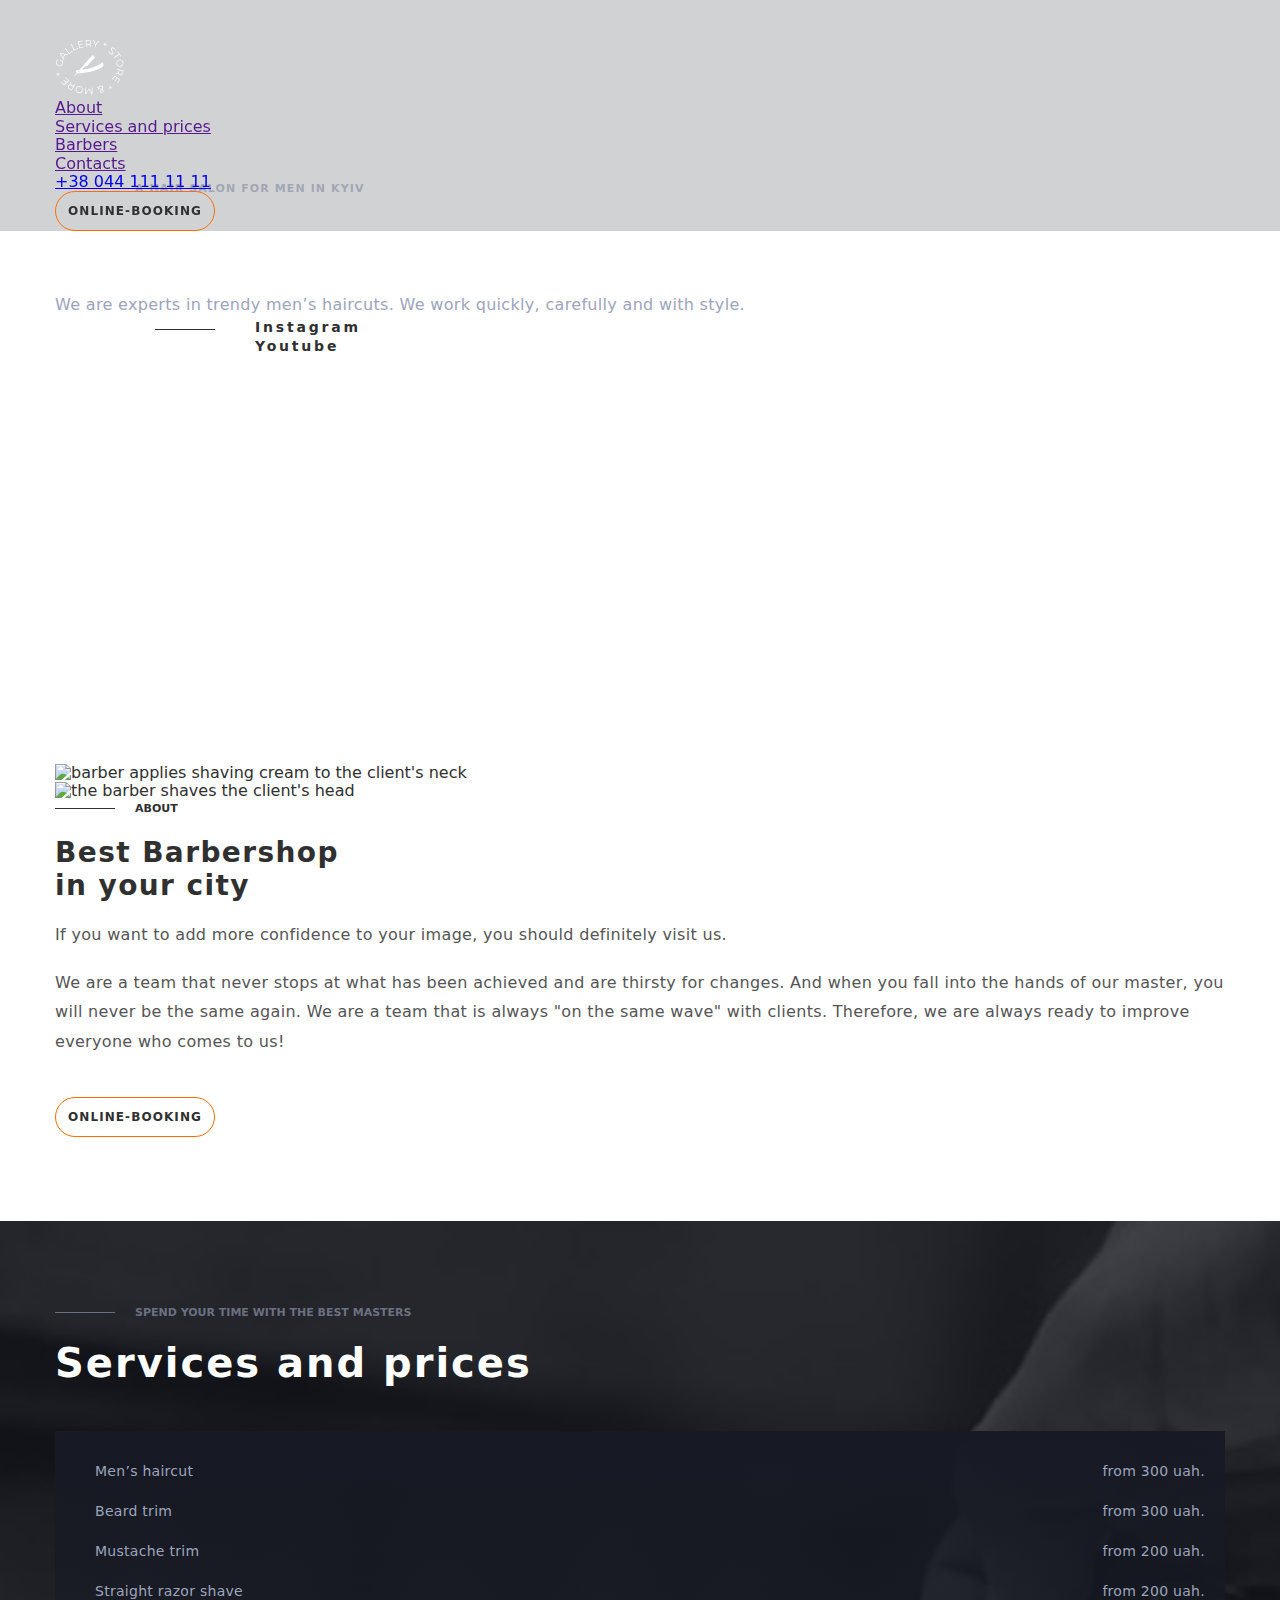
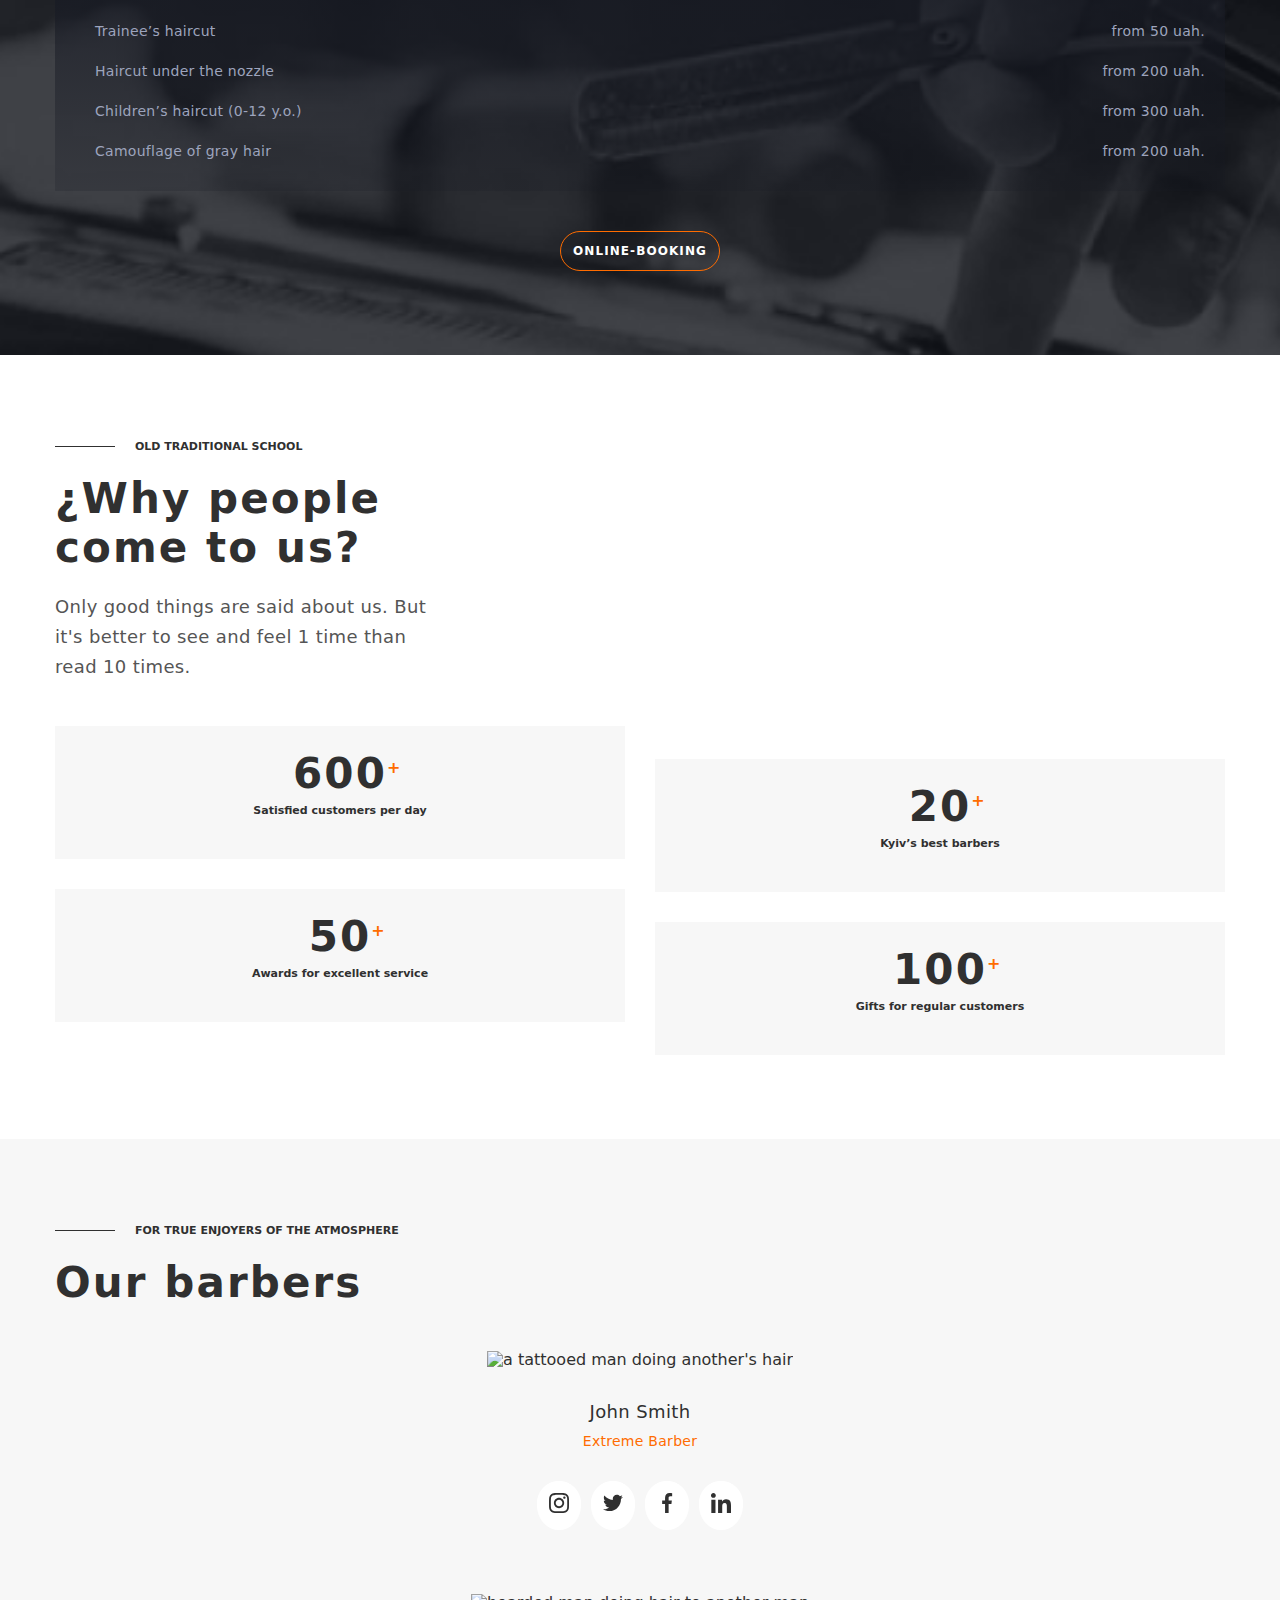
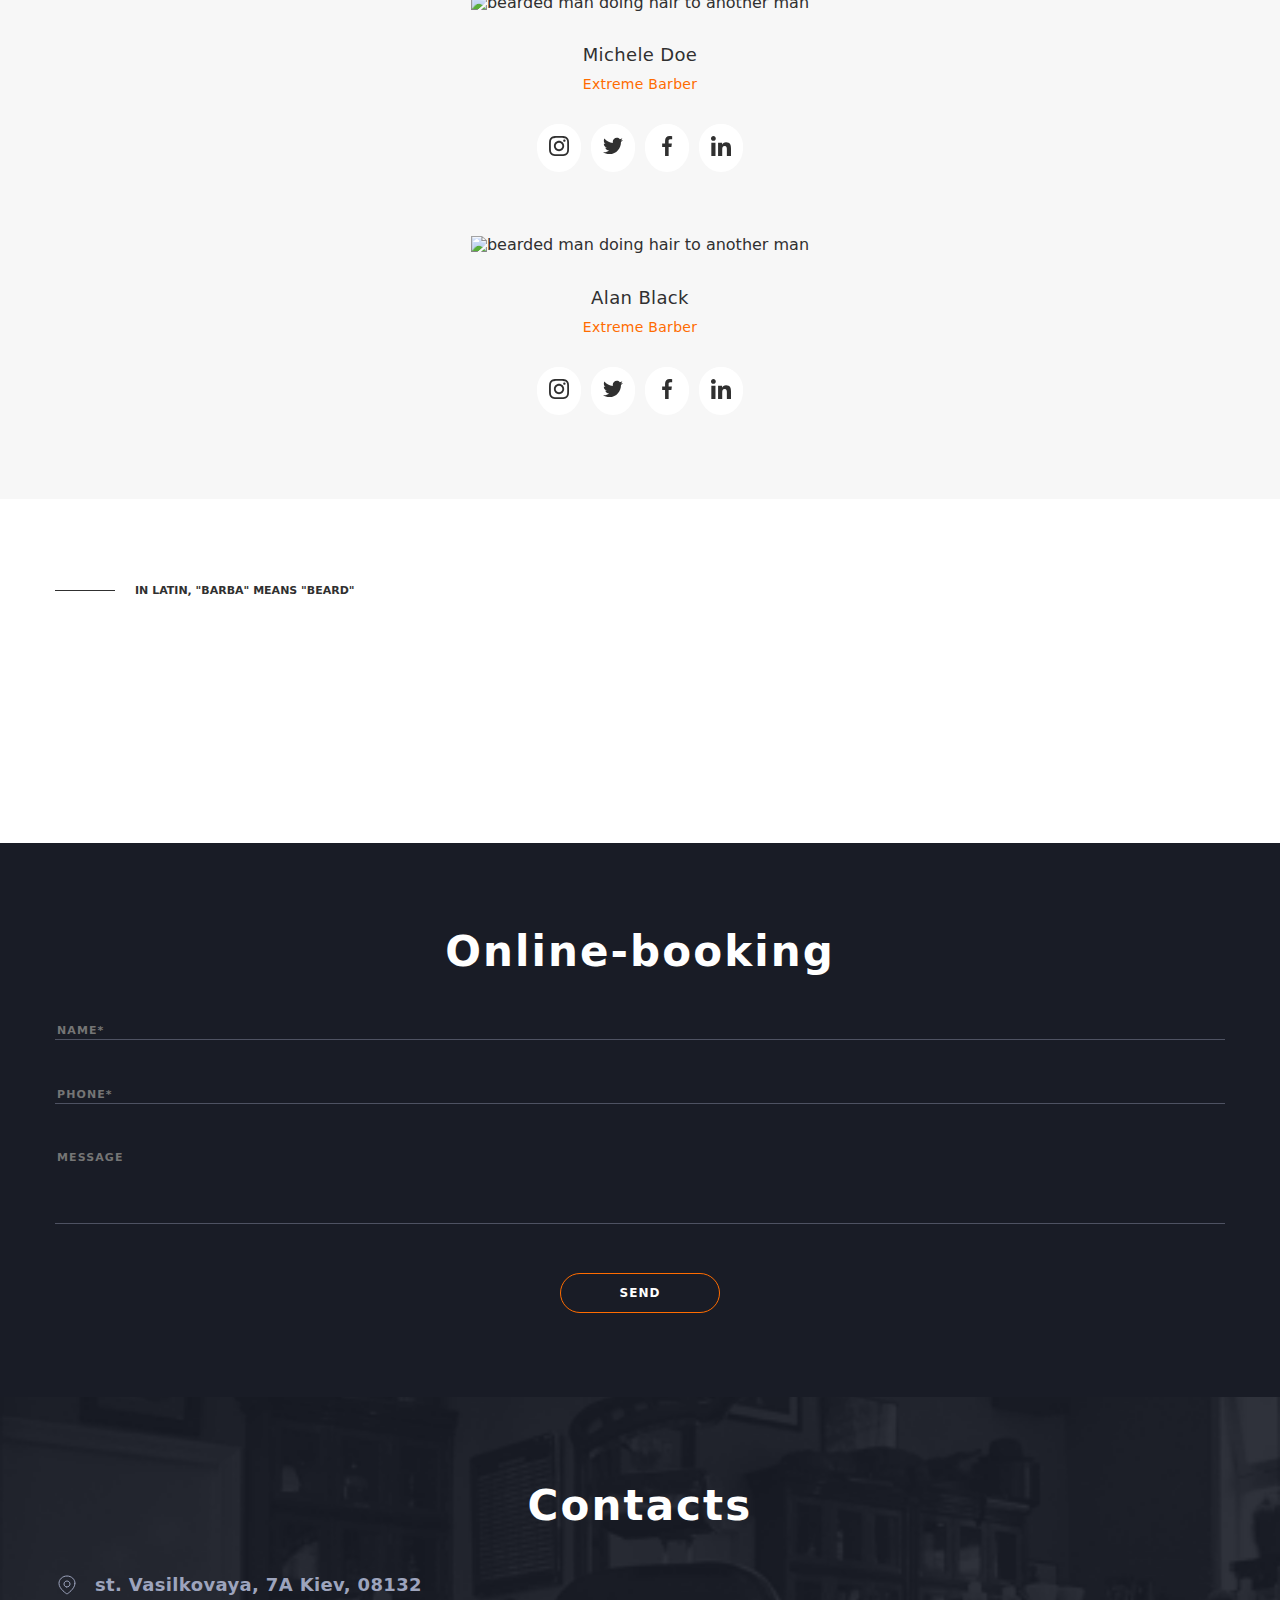
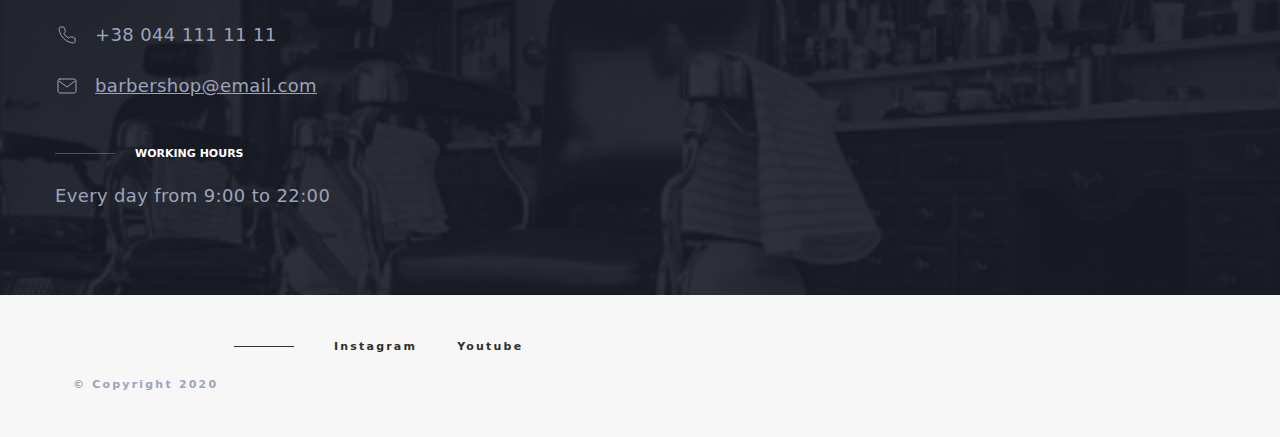
==== commit efd4620d: "fix mobile version" ====
--- a/index.html
+++ b/index.html
@@ -32,136 +32,147 @@
             </svg>
           </a>
           <nav class="navigate">
-              <ul class="header__list">
-                <li class="header__item">
-                  <a class="header__link" href="">About</a>
-                </li>
-                <li class="header__item">
-                  <a class="header__link" href="">Services and prices</a>
-                </li>
-                <li class="header__item">
-                  <a class="header__link" href="">Barbers</a>
-                </li>
-                <li class="header__item">
-                  <a class="header__link" href="">Contacts</a>
-                </li>
-              </ul>
+            <ul class="header__list">
+              <li class="header__item">
+                <a class="header__link" href="">About</a>
+              </li>
+              <li class="header__item">
+                <a class="header__link" href="">Services and prices</a>
+              </li>
+              <li class="header__item">
+                <a class="header__link" href="">Barbers</a>
+              </li>
+              <li class="header__item">
+                <a class="header__link" href="">Contacts</a>
+              </li>
+            </ul>
           </nav>
-            <div class="header__contact">
-              <a class="tel__link" href="tel:380441111111">+38 044 111 11 11</a>
-              <button class="booking-button" type="button">Online-booking</button>
-            </div>
-    
-            <!-- MOB-MENU -->
-            <button type="button" class="menu-open" data-menu-open>
-              <svg width="40" height="40">
-                <use href="./img/icons.svg#menu"></use>
-              </svg>
-            </button>
-  
-            <div class="mob-menu is-hidden" data-menu>
-              <div class="mob-menu-wrap">
-  
+          <div class="header__contact">
+            <a class="tel__link" href="tel:380441111111">+38 044 111 11 11</a>
+            <button class="booking-button" type="button">Online-booking</button>
+          </div>
+
+          <!-- MOB-MENU -->
+          <button type="button" class="menu-open" data-menu-open>
+            <svg width="40" height="40">
+              <use href="./img/icons.svg#menu"></use>
+            </svg>
+          </button>
+
+          <div class="mob-menu is-hidden" data-menu>
+            <div class="mob-menu-wrap">
               <div>
                 <button type="button" class="menu-close" data-menu-close>
                   <svg width="40" height="40">
-                      <use href="./img/icons.svg#close"></use>
+                    <use href="./img/icons.svg#close"></use>
                   </svg>
                 </button>
-                
-                  <ul class="mob-menu__list">
-                    <li class="mob-menu__item">
-                      <a class="mob-menu__link current" href="">About</a>
-                    </li>
-                    <li class="mob-menu__item">
-                      <a class="mob-menu__link" href="">Services and prices</a>
-                    </li>
-                    <li class="mob-menu__item">
-                      <a class="mob-menu__link" href="">Barbers</a>
-                    </li>
-                    <li class="mob-menu__item">
-                      <a class="mob-menu__link" href="">Contacts</a>
-                    </li>
-                  </ul>
+
+                <ul class="mob-menu__list">
+                  <li class="mob-menu__item">
+                    <a class="mob-menu__link current" href="">About</a>
+                  </li>
+                  <li class="mob-menu__item">
+                    <a class="mob-menu__link" href="">Services and prices</a>
+                  </li>
+                  <li class="mob-menu__item">
+                    <a class="mob-menu__link" href="">Barbers</a>
+                  </li>
+                  <li class="mob-menu__item">
+                    <a class="mob-menu__link" href="">Contacts</a>
+                  </li>
+                </ul>
               </div>
-                
-               <div class="mob-menu__bott-wrap">
-                  
-                    <a class="mob-menu__tel" href="tel:380441111111">+38 044 111 11 11</a>
-                    <button class="mob-menu__booking-button" type="button">Online-booking</button>
-        
-                  <ul class="mob-menu__soc-list">
-                    <li class="mob-menu__soc-item">
-                      <a href="" class="mob-menu__soc-link">Instagram</a>
-                    </li>
-                    <li class="mob-menu__soc-item">
-                      <a href="" class="mob-menu__soc-link">Youtube</a>
-                    </li>
-                  </ul>
-               </div>
+
+              <div class="mob-menu__bott-wrap">
+                <a class="mob-menu__tel" href="tel:380441111111"
+                  >+38 044 111 11 11</a
+                >
+                <button class="mob-menu__booking-button" type="button">
+                  Online-booking
+                </button>
+
+                <ul class="mob-menu__soc-list">
+                  <li class="mob-menu__soc-item">
+                    <a href="" class="mob-menu__soc-link">Instagram</a>
+                  </li>
+                  <li class="mob-menu__soc-item">
+                    <a href="" class="mob-menu__soc-link">Youtube</a>
+                  </li>
+                </ul>
               </div>
             </div>
+          </div>
         </div>
       </header>
-      <main>
-        <section class="hero">
-          <div class="container">
-            <p class="hero__uptitle">A hair salon for men in Kyiv</p>
-            <h1 class="hero__title">BarberShop</h1>
-            <p class="hero__descr">
-              We are experts in trendy men’s haircuts. We work quickly, carefully
-              and with style.
-            </p>
-            <ul class="social-link social-link--disabled">
-              <li class="social-link__item">
-                <a href="" class="social-link__link">Instagram</a>
-              </li>
-              <li class="social-link__item">
-                <a href="" class="social-link__link">Youtube</a>
-              </li>
-            </ul>
-          </div>
-        </section>
+
+      <section class="hero">
+        <div class="container">
+          <p class="hero__uptitle">A hair salon for men in Kyiv</p>
+          <h1 class="hero__title">BarberShop</h1>
+          <p class="hero__descr">
+            We are experts in trendy men’s haircuts. We work quickly, carefully
+            and with style.
+          </p>
+          <ul class="social-link social-link--disabled">
+            <li class="social-link__item">
+              <a href="" class="social-link__link">Instagram</a>
+            </li>
+            <li class="social-link__item">
+              <a href="" class="social-link__link">Youtube</a>
+            </li>
+          </ul>
+        </div>
+      </section>
     </div>
+    <main>
       <section class="about">
-      <div class="container">
+        <div class="container">
           <ul class="about__list">
             <li class="about__item">
               <picture>
                 <source
-                srcset="
-                ./img/about/about-first-img-tablet.jpg 1x,
-                ./img/about/about-first-img-tablet-2x.jpg 2x
-                "
-                media="(max-width: 768px)"
-                >
-                <source
-                srcset="
-                ./img/about/about-first-img-desctop.jpg 1x,
-                ./img/about/about-first-img-desctop-2x.jpg 2x
-                "
-                media="(min-width: 1200px)"
-                >
-                <img src="./img/about/about-first-img-tablet.jpg" alt="barber applies shaving cream to the client's neck" height="445">
+                  srcset="
+                    ./img/about/about-first-img-tablet.jpg    1x,
+                    ./img/about/about-first-img-tablet-2x.jpg 2x
+                  "
+                  media="(max-width: 768px)"
+                />
+                <source
+                  srcset="
+                    ./img/about/about-first-img-desctop.jpg    1x,
+                    ./img/about/about-first-img-desctop-2x.jpg 2x
+                  "
+                  media="(min-width: 1200px)"
+                />
+                <img
+                  src="./img/about/about-first-img-tablet.jpg"
+                  alt="barber applies shaving cream to the client's neck"
+                  height="445"
+                />
               </picture>
             </li>
             <li class="about__item">
               <picture>
                 <source
-                srcset="
-                ./img/about/about-second-img-tablet.jpg 1x,
-                ./img/about/about-second-img-tablet-2x.jpg 2x
-                "
-                media="(max-width: 768px)"
-                >
-                <source
-                srcset="
-                ./img/about/about-second-img-desctop.jpg 1x,
-                ./img/about/about-second-img-desctop-2x.jpg 2x
-                "
-                media="(min-width: 1200px)"
-                >
-                <img src="./img/about/about-second-img-tablet.jpg" alt="the barber shaves the client's head" height="445">
+                  srcset="
+                    ./img/about/about-second-img-tablet.jpg    1x,
+                    ./img/about/about-second-img-tablet-2x.jpg 2x
+                  "
+                  media="(max-width: 768px)"
+                />
+                <source
+                  srcset="
+                    ./img/about/about-second-img-desctop.jpg    1x,
+                    ./img/about/about-second-img-desctop-2x.jpg 2x
+                  "
+                  media="(min-width: 1200px)"
+                />
+                <img
+                  src="./img/about/about-second-img-tablet.jpg"
+                  alt="the barber shaves the client's head"
+                  height="445"
+                />
               </picture>
             </li>
           </ul>
@@ -174,15 +185,20 @@
           <p class="about__text">
             We are a team that never stops at what has been achieved and are
             thirsty for changes. And when you fall into the hands of our master,
-            you will never be the same again. We are a team that is always "on the
-            same wave" with clients. Therefore, we are always ready to improve
-            everyone who comes to us!
+            you will never be the same again. We are a team that is always "on
+            the same wave" with clients. Therefore, we are always ready to
+            improve everyone who comes to us!
           </p>
-          <button class="booking-button" type="button">Online-booking</button>
-      </div>
+          <button
+            class="booking-button booking-button--dark-text-color"
+            type="button"
+          >
+            Online-booking
+          </button>
+        </div>
       </section>
       <section class="service">
-       <div class="container">
+        <div class="container">
           <p class="service__uptitle">Spend your time with the best masters</p>
           <h2 class="service__title">Services and prices</h2>
           <div class="servise__content-wrap">
@@ -224,39 +240,55 @@
                 </li>
               </ul>
             </div>
-            <button class="booking-button" type="button">Online-booking</button>
+            <button
+              class="booking-button booking-button--light-text-color"
+              type="button"
+            >
+              Online-booking
+            </button>
           </div>
-       </div>
+        </div>
       </section>
       <section class="choice">
-       <div class="container">
-        <p class="choice__uptitle">Old traditional school</p>
+        <div class="container">
+          <p class="choice__uptitle">Old traditional school</p>
           <h2 class="choice__title">¿Why people come to us?</h2>
           <p class="choice__text">
-            Only good things are said about us. But it's better to see and feel 1
-            time than read 10 times.
+            Only good things are said about us. But it's better to see and feel
+            1 time than read 10 times.
           </p>
 
-          <ul class="choice__list">
-            <li class="choice__item">
-              <span class="choice__num">600</span>
-              <p class="choice__dscr">Satisfied customers per day</p>
-            </li>
-            <li class="choice__item">
-              <span class="choice__num">50</span>
-              <p class="choice__dscr">Awards for excellent service</p>
-            </li>
-            <li class="choice__item">
-              <span class="choice__num">20</span>
-              <p class="choice__dscr">Kyiv’s best barbers</p>
-            </li>
-            <li class="choice__item">
-              <span class="choice__num">100</span>
-              <p class="choice__dscr">Gifts for regular customers</p>
-            </li>
-          </ul>
-          
-       </div>
+          <div class="choice__list-wrap">
+            <ul class="choice__list">
+              <li class="choice__item">
+                <span class="choice__num"
+                  >600 <sup class="choice__icon">+</sup></span
+                >
+                <p class="choice__dscr">Satisfied customers per day</p>
+              </li>
+              <li class="choice__item">
+                <span class="choice__num"
+                  >50 <sup class="choice__icon">+</sup></span
+                >
+                <p class="choice__dscr">Awards for excellent service</p>
+              </li>
+            </ul>
+            <ul class="choice__list">
+              <li class="choice__item">
+                <span class="choice__num"
+                  >20 <sup class="choice__icon">+</sup></span
+                >
+                <p class="choice__dscr">Kyiv’s best barbers</p>
+              </li>
+              <li class="choice__item">
+                <span class="choice__num"
+                  >100 <sup class="choice__icon">+</sup></span
+                >
+                <p class="choice__dscr">Gifts for regular customers</p>
+              </li>
+            </ul>
+          </div>
+        </div>
       </section>
       <section class="barbers">
         <div class="container">
@@ -265,48 +297,62 @@
           <ul class="barbers__list">
             <li class="barbers__item">
               <picture>
-                <source srcset="
-                ./img/barbers/john-smith-mobile.jpg 1x,
-                ./img/barbers/john-smith-mobile-2x.jpg 2x
-                "
-                media="(max-width: 768px)">
-                <source srcset="
-                ./img/barbers/john-smith-tablet.jpg 1x,
-                ./img/barbers/john-smith-tablet-2x.jpg 2x
-                "
-                media="(max-width: 1999px)">
-                <source srcset="
-                ./img/barbers/john-smith-desctop.jpg 1x,
-                ./img/barbers/john-smith-desctop-2x.jpg 2x
-                "
-                media="(min-width: 1200px)">
-                <img src="./img/barbers/john-smith-mobile.jpg" alt="a tattooed man doing another's hair" height="346" class="barbers__image" />
+                <source
+                  srcset="
+                    ./img/barbers/john-smith-mobile.jpg    1x,
+                    ./img/barbers/john-smith-mobile-2x.jpg 2x
+                  "
+                  media="(max-width: 768px)"
+                />
+
+                <source
+                  srcset="
+                    ./img/barbers/john-smith-tablet.jpg    1x,
+                    ./img/barbers/john-smith-tablet-2x.jpg 2x
+                  "
+                  media="(max-width: 1999px)"
+                />
+
+                <source
+                  srcset="
+                    ./img/barbers/john-smith-desctop.jpg    1x,
+                    ./img/barbers/john-smith-desctop-2x.jpg 2x
+                  "
+                  media="(min-width: 1200px)"
+                />
+
+                <img
+                  src="./img/barbers/john-smith-mobile.jpg"
+                  alt="a tattooed man doing another's hair"
+                  height="346"
+                  class="barbers__image"
+                />
               </picture>
               <p class="barbers__subtitle">John Smith</p>
               <p class="barbers__dscr">Extreme Barber</p>
               <ul class="socials">
-                <li class="soacials__item">
-                  <a href="" class="socials__link">
-                    <svg class="socials__icon" width="44" height="44">
-                      <use href="./img/icons.svg#instagram" ></use>
-                    </svg>
-                  </a>
-                </li>
-                <li class="soacials__item">
+                <li class="socials__item">
+                  <a href="" class="socials__link">
+                    <svg class="socials__icon" width="44" height="44">
+                      <use href="./img/icons.svg#instagram"></use>
+                    </svg>
+                  </a>
+                </li>
+                <li class="socials__item">
                   <a href="" class="socials__link">
                     <svg class="socials__icon" width="44" height="44">
                       <use href="./img/icons.svg#twitter"></use>
                     </svg>
                   </a>
                 </li>
-                <li class="soacials__item">
+                <li class="socials__item">
                   <a href="" class="socials__link">
                     <svg class="socials__icon" width="44" height="44">
                       <use href="./img/icons.svg#facebok"></use>
                     </svg>
                   </a>
                 </li>
-                <li class="soacials__item">
+                <li class="socials__item">
                   <a href="" class="socials__link">
                     <svg class="socials__icon" width="44" height="44">
                       <use href="./img/icons.svg#linkedin"></use>
@@ -316,49 +362,60 @@
               </ul>
             </li>
             <li class="barbers__item">
-               <picture>
-                <source srcset="
-                ./img/barbers/michele-doe-mobile.jpg 1x,
-                ./img/barbers/michele-doe-mobile-2x.jpg 2x
-                "
-                media="(max-width: 768px)">
-                <source srcset="
-                ./img/barbers/michele-doe-tablet.jpg 1x,
-                ./img/barbers/michele-doe-tablet-2x.jpg 2x
-                "
-                media="(max-width: 1999px)">
-                <source srcset="
-                ./img/barbers/michele-doe-desctop.jpg 1x,
-                ./img/barbers/michele-doe-desctop-2x.jpg 2x
-                "
-                media="(min-width: 1200px)">
-                <img src="./img/barbers/michele-doe-mobile.jpg" alt="bearded man doing hair to another man" height="346" class="barbers__image" />
+              <picture>
+                <source
+                  srcset="
+                    ./img/barbers/michele-doe-mobile.jpg    1x,
+                    ./img/barbers/michele-doe-mobile-2x.jpg 2x
+                  "
+                  media="(max-width: 768px)"
+                />
+                <source
+                  srcset="
+                    ./img/barbers/michele-doe-tablet.jpg    1x,
+                    ./img/barbers/michele-doe-tablet-2x.jpg 2x
+                  "
+                  media="(max-width: 1999px)"
+                />
+                <source
+                  srcset="
+                    ./img/barbers/michele-doe-desctop.jpg    1x,
+                    ./img/barbers/michele-doe-desctop-2x.jpg 2x
+                  "
+                  media="(min-width: 1200px)"
+                />
+                <img
+                  src="./img/barbers/michele-doe-mobile.jpg"
+                  alt="bearded man doing hair to another man"
+                  height="346"
+                  class="barbers__image"
+                />
               </picture>
               <p class="barbers__subtitle">Michele Doe</p>
               <p class="barbers__dscr">Extreme Barber</p>
               <ul class="socials">
-                <li class="soacials__item">
-                  <a href="" class="socials__link">
-                    <svg class="socials__icon" width="44" height="44">
-                      <use href="./img/icons.svg#instagram" ></use>
-                    </svg>
-                  </a>
-                </li>
-                <li class="soacials__item">
+                <li class="socials__item">
+                  <a href="" class="socials__link">
+                    <svg class="socials__icon" width="44" height="44">
+                      <use href="./img/icons.svg#instagram"></use>
+                    </svg>
+                  </a>
+                </li>
+                <li class="socials__item">
                   <a href="" class="socials__link">
                     <svg class="socials__icon" width="44" height="44">
                       <use href="./img/icons.svg#twitter"></use>
                     </svg>
                   </a>
                 </li>
-                <li class="soacials__item">
+                <li class="socials__item">
                   <a href="" class="socials__link">
                     <svg class="socials__icon" width="44" height="44">
                       <use href="./img/icons.svg#facebok"></use>
                     </svg>
                   </a>
                 </li>
-                <li class="soacials__item">
+                <li class="socials__item">
                   <a href="" class="socials__link">
                     <svg class="socials__icon" width="44" height="44">
                       <use href="./img/icons.svg#linkedin"></use>
@@ -369,195 +426,265 @@
             </li>
             <li class="barbers__item">
               <picture>
-                <source srcset="
-                ./img/barbers/alan-black-mobile.jpg 1x,
-                ./img/barbers/alan-black-mobile-2x.jpg 2x
-                "
-                media="(max-width: 768px)">
-                <source srcset="
-                ./img/barbers/alan-black-tablet.jpg 1x,
-                ./img/barbers/alan-black-tablet-2x.jpg 2x
-                "
-                media="(max-width: 1999px)">
-                <source srcset="
-                ./img/barbers/alan-black-desctop.jpg 1x,
-                ./img/barbers/alan-black-desctop-2x.jpg 2x
-                "
-                media="(min-width: 1200px)">
-                <img src="./img/barbers/alan-black-mobile.jpg" alt="bearded man doing hair to another man" height="346" class="barbers__image" />
+                <source
+                  srcset="
+                    ./img/barbers/alan-black-mobile.jpg    1x,
+                    ./img/barbers/alan-black-mobile-2x.jpg 2x
+                  "
+                  media="(max-width: 768px)"
+                />
+                <source
+                  srcset="
+                    ./img/barbers/alan-black-tablet.jpg    1x,
+                    ./img/barbers/alan-black-tablet-2x.jpg 2x
+                  "
+                  media="(max-width: 1999px)"
+                />
+                <source
+                  srcset="
+                    ./img/barbers/alan-black-desctop.jpg    1x,
+                    ./img/barbers/alan-black-desctop-2x.jpg 2x
+                  "
+                  media="(min-width: 1200px)"
+                />
+                <img
+                  src="./img/barbers/alan-black-mobile.jpg"
+                  alt="bearded man doing hair to another man"
+                  height="346"
+                  class="barbers__image"
+                />
               </picture>
               <p class="barbers__subtitle">Alan Black</p>
               <p class="barbers__dscr">Extreme Barber</p>
               <ul class="socials">
-                <li class="soacials__item">
-                  <a href="" class="socials__link">
-                    <svg class="socials__icon" width="44" height="44">
-                      <use href="./img/icons.svg#instagram" ></use>
-                    </svg>
-                  </a>
-                </li>
-                <li class="soacials__item">
+                <li class="socials__item">
+                  <a href="" class="socials__link">
+                    <svg class="socials__icon" width="44" height="44">
+                      <use href="./img/icons.svg#instagram"></use>
+                    </svg>
+                  </a>
+                </li>
+                <li class="socials__item">
                   <a href="" class="socials__link">
                     <svg class="socials__icon" width="44" height="44">
                       <use href="./img/icons.svg#twitter"></use>
                     </svg>
                   </a>
                 </li>
-                <li class="soacials__item">
+                <li class="socials__item">
                   <a href="" class="socials__link">
                     <svg class="socials__icon" width="44" height="44">
                       <use href="./img/icons.svg#facebok"></use>
                     </svg>
                   </a>
                 </li>
-                <li class="soacials__item">
+                <li class="socials__item">
                   <a href="" class="socials__link">
                     <svg class="socials__icon" width="44" height="44">
                       <use href="./img/icons.svg#linkedin"></use>
                     </svg>
                   </a>
                 </li>
-              </ul>
-            </li>
               </ul>
             </li>
           </ul>
         </div>
       </section>
       <section class="portfolio">
-       <div class="container">
-        <p class="portfolio__uptitle">
-          In Latin, "barba" means "beard"
-        </p>
-        <h2 class="portfolio__title">Portfolio</h2>
+        <div class="container">
+          <p class="portfolio__uptitle">In Latin, "barba" means "beard"</p>
+          <h2 class="portfolio__title">Portfolio</h2>
           <ul class="portfolio__list">
             <li class="portfolio__item">
               <picture>
-                <source srcset="
-                ./img/portfolio/portfolio-first-img-mobile.jpg 1x,
-                ./img/portfolio/portfolio-first-img-mobile-2x.jpg 2x
-                "
-                media="(max-width: 768px)">
-                <source srcset="
-                ./img/portfolio/portfolio-first-img-tablet.jpg 1x,
-                ./img/portfolio/portfolio-first-img-tablet-2x.jpg 2x
-                "
-                media="(max-width:1999px)">
-                <source srcset="
-                ./img/portfolio/portfolio-first-img-desctop.jpg 1x,
-                ./img/portfolio/portfolio-first-img-desctop-2x.jpg 2x
-                "
-                media="(min-width:1200px">
-                <img src="./img/portfolio/portfolio-first-img-mobile.jpg" alt="" height="360">
+                <source
+                  srcset="
+                    ./img/portfolio/portfolio-first-img-mobile.jpg    1x,
+                    ./img/portfolio/portfolio-first-img-mobile-2x.jpg 2x
+                  "
+                  media="(max-width: 768px)"
+                />
+
+                <source
+                  srcset="
+                    ./img/portfolio/portfolio-first-img-tablet.jpg    1x,
+                    ./img/portfolio/portfolio-first-img-tablet-2x.jpg 2x
+                  "
+                  media="(max-width: 1999px)"
+                />
+
+                <source
+                  srcset="
+                    ./img/portfolio/portfolio-first-img-desctop.jpg    1x,
+                    ./img/portfolio/portfolio-first-img-desctop-2x.jpg 2x
+                  "
+                  media="(min-width: 1200px)"
+                />
+
+                <img
+                  src="./img/portfolio/portfolio-first-img-mobile.jpg"
+                  alt=""
+                  height="360"
+                />
               </picture>
             </li>
             <li class="portfolio__item">
               <picture>
-                <source srcset="
-                ./img/portfolio/portfolio-second-img-mobile.jpg 1x,
-                ./img/portfolio/portfolio-second-img-mobile-2x.jpg 2x
-                "
-                media="(max-width: 768px)">
-                <source srcset="
-                ./img/portfolio/portfolio-second-img-tablet.jpg 1x,
-                ./img/portfolio/portfolio-second-img-tablet-2x.jpg 2x
-                "
-                media="(max-width:1999px)">
-                <source srcset="
-                ./img/portfolio/portfolio-second-img-desctop.jpg 1x,
-                ./img/portfolio/portfolio-second-img-desctop-2x.jpg 2x
-                "
-                media="(min-width:1200px)">
-                <img src="./img/portfolio/portfolio-second-img-mobile.jpg" alt="" height="360">
+                <source
+                  srcset="
+                    ./img/portfolio/portfolio-second-img-mobile.jpg    1x,
+                    ./img/portfolio/portfolio-second-img-mobile-2x.jpg 2x
+                  "
+                  media="(max-width: 768px)"
+                />
+                <source
+                  srcset="
+                    ./img/portfolio/portfolio-second-img-tablet.jpg    1x,
+                    ./img/portfolio/portfolio-second-img-tablet-2x.jpg 2x
+                  "
+                  media="(max-width:1999px)"
+                />
+                <source
+                  srcset="
+                    ./img/portfolio/portfolio-second-img-desctop.jpg    1x,
+                    ./img/portfolio/portfolio-second-img-desctop-2x.jpg 2x
+                  "
+                  media="(min-width:1200px)"
+                />
+                <img
+                  src="./img/portfolio/portfolio-second-img-mobile.jpg"
+                  alt=""
+                  height="360"
+                />
               </picture>
             </li>
             <li class="portfolio__item">
               <picture>
-                <source srcset="
-                ./img/portfolio/portfolio-third-img-mobile.jpg 1x,
-                ./img/portfolio/portfolio-third-img-mobile-2x.jpg 2x
-                "
-                media="(max-width:768px)">
-                <source srcset="
-                ./img/portfolio/portfolio-third-img-tablet.jpg 1x,
-                ./img/portfolio/portfolio-third-img-tablet-2x.jpg 2x
-                "
-                media="(max-width:1999px)">
-                <source srcset="
-                ./img/portfolio/portfolio-third-img-desctop.jpg 1x,
-                ./img/portfolio/portfolio-third-img-desctop-2x.jpg 2x
-                "
-                media="(min-width:1200px)">
-                <img src="./img/portfolio/portfolio-third-img-mobile.jpg" alt="" height="360">
+                <source
+                  srcset="
+                    ./img/portfolio/portfolio-third-img-mobile.jpg    1x,
+                    ./img/portfolio/portfolio-third-img-mobile-2x.jpg 2x
+                  "
+                  media="(max-width:768px)"
+                />
+                <source
+                  srcset="
+                    ./img/portfolio/portfolio-third-img-tablet.jpg    1x,
+                    ./img/portfolio/portfolio-third-img-tablet-2x.jpg 2x
+                  "
+                  media="(max-width:1999px)"
+                />
+                <source
+                  srcset="
+                    ./img/portfolio/portfolio-third-img-desctop.jpg    1x,
+                    ./img/portfolio/portfolio-third-img-desctop-2x.jpg 2x
+                  "
+                  media="(min-width:1200px)"
+                />
+                <img
+                  src="./img/portfolio/portfolio-third-img-mobile.jpg"
+                  alt=""
+                  height="360"
+                />
               </picture>
             </li>
             <li class="portfolio__item">
               <picture>
-                <source srcset="
-                ./img/portfolio/portfolio-fourth-img-mobile.jpg 1x, 
-                ./img/portfolio/portfolio-fourth-img-mobile-2x.jpg 2x
-                "
-                media="(max-width:768px)">
-                <source srcset="
-                ./img/portfolio/portfolio-fourth-img-tablet.jpg 1x,
-                ./img/portfolio/portfolio-fourth-img-tablet-2x.jpg 2x
-                "
-                media="(max-width:1999px)">
-                <source srcset="
-                ./img/portfolio/portfolio-fourth-img-desctop.jpg 1x,
-                ./img/portfolio/portfolio-fourth-img-desctop-2x.jpg 2x
-                "
-                media="(min-width:1200px)">
-                <img src="./img/portfolio/portfolio-fourth-img-mobile.jpg" alt="" height="360">
+                <source
+                  srcset="
+                    ./img/portfolio/portfolio-fourth-img-mobile.jpg    1x,
+                    ./img/portfolio/portfolio-fourth-img-mobile-2x.jpg 2x
+                  "
+                  media="(max-width:768px)"
+                />
+                <source
+                  srcset="
+                    ./img/portfolio/portfolio-fourth-img-tablet.jpg    1x,
+                    ./img/portfolio/portfolio-fourth-img-tablet-2x.jpg 2x
+                  "
+                  media="(max-width:1999px)"
+                />
+                <source
+                  srcset="
+                    ./img/portfolio/portfolio-fourth-img-desctop.jpg    1x,
+                    ./img/portfolio/portfolio-fourth-img-desctop-2x.jpg 2x
+                  "
+                  media="(min-width:1200px)"
+                />
+                <img
+                  src="./img/portfolio/portfolio-fourth-img-mobile.jpg"
+                  alt=""
+                  height="360"
+                />
               </picture>
             </li>
           </ul>
-       </div>
+        </div>
       </section>
       <section class="boooking-form">
         <div class="container">
           <div class="boooking-form__form-wrap">
-              <form class="boooking-form__fill" action="">
-                <p class="boooking-form__title">Online-booking</p>
-                <input class="boooking-form__input" type="name" placeholder="Name*">
-                <input class="boooking-form__input" type="tel" placeholder="Phone*">
-                <textarea class="boooking-form__textarea" name="" id="" cols="30" rows="10" placeholder="Message"></textarea>
-                <button class="boooking-form__btn" type="submit">send</button>
-              </form>
-            </div>
+            <form class="boooking-form__fill">
+              <p class="boooking-form__title">Online-booking</p>
+              <input
+                class="boooking-form__input"
+                type="text"
+                placeholder="Name*"
+              />
+              <input
+                class="boooking-form__input"
+                type="tel"
+                placeholder="Phone*"
+              />
+              <textarea
+                class="boooking-form__textarea"
+                name="comment"
+                id="comment"
+                cols="30"
+                rows="10"
+                placeholder="Message"
+              ></textarea>
+              <button class="boooking-form__btn" type="submit">send</button>
+            </form>
+          </div>
         </div>
       </section>
       <section class="contact">
         <div class="container">
-        
-            <p class="contact__title">Contacts</p>
-            <address class="contact__address">
-              <svg class="contact__icon" width="24" height="24">
-                <use href="./img/icons.svg#map-pin"></use>
-              </svg>
-              <span>st. Vasilkovaya, 7A Kiev, 08132</span>
-            </address>
-            <ul class="contact__list">
-              <li class="contact__item">
-                <a href="tel:380441111111" class="contact__link">
-                  <svg class="contact__icon" width="24" height="24">
-                    <use href="./img/icons.svg#phone"></use>
-                  </svg>
-                  <span>+38 044 111 11 11</span>
-              </a>
-              </li>
-              <li class="contact__item">
-                <a href="mailto:barbershop@email.com" class="contact__link">
-                  <svg class="contact__icon" width="24" height="24">
-                    <use href="./img/icons.svg#mail"></use>
-                  </svg>
-                  <span>barbershop@email.com</span>
-              </a>
-              </li>
-            </ul>
-            <p class="contact__subtitle">Working hours</p>
-            <span class="contact__date-time">Every day from 9:00 to 22:00</span>
-          
+          <p class="contact__title">Contacts</p>
+          <address class="contact__address">
+            <svg class="contact__icon" width="24" height="24">
+              <use href="./img/icons.svg#map-pin"></use>
+            </svg>
+            <span>st. Vasilkovaya, 7A Kiev, 08132</span>
+          </address>
+          <ul class="contact__list">
+            <li class="contact__item">
+              <span class="contact__box">
+                <svg class="contact__icon" width="24" height="24">
+                  <use href="./img/icons.svg#phone"></use>
+                </svg>
+                <a class="contact__link" href="tel:380441111111"
+                  >+38 044 111 11 11</a
+                >
+              </span>
+            </li>
+            <li class="contact__item">
+              <span class="contact__box">
+                <svg class="contact__icon" width="24" height="24">
+                  <use href="./img/icons.svg#mail"></use>
+                </svg>
+                <a
+                  class="contact__link contact__link--underline"
+                  href="mailto:barbershop@email.com"
+                >
+                  barbershop@email.com
+                </a></span
+              >
+            </li>
+          </ul>
+          <p class="contact__subtitle">Working hours</p>
+          <span class="contact__date-time">Every day from 9:00 to 22:00</span>
         </div>
       </section>
     </main>
@@ -571,9 +698,10 @@
             <a href="" class="social-link__link">Youtube</a>
           </li>
         </ul>
-        <span href="" class="footer__copy"> &#169; Copyright 2020</span>
+        <span class="footer__copy"> &#169; Copyright 2020</span>
       </div>
     </footer>
+
     <script src="./js/mob-menu.js"></script>
   </body>
-</html>+</html>
--- a/css/main.css
+++ b/css/main.css
@@ -324,6 +324,10 @@
   display: list-item;
 }
 
+body {
+  color: #303030;
+}
+
 img {
   display: block;
   max-width: 100%;
@@ -417,9 +421,16 @@
   gap: 10px;
 }
 
-.soacials__item {
+.socials__item {
   background-color: #FFFFFF;
   border-radius: 50%;
+}
+.socials__item:hover, .socials__item:focus, .socials__item.socials-link {
+  color: #FF6C00;
+}
+
+.socials__icon {
+  fill: currentColor;
 }
 
 .header {
@@ -555,6 +566,10 @@
   margin-top: 24px;
   margin-bottom: 64px;
 }
+.mob-menu__booking-button:hover, .mob-menu__booking-button:focus {
+  background-color: #FF6C00;
+  color: #fff;
+}
 
 .mob-menu__bott-wrap {
   margin-top: auto;
@@ -598,6 +613,10 @@
   border-radius: 25px;
   background-color: transparent;
 }
+.booking-button:hover, .booking-button:focus {
+  background-color: #FF6C00;
+  color: #fff;
+}
 
 .hero {
   padding-top: 280px;
@@ -686,10 +705,6 @@
   top: 7px;
   left: 0;
   background-color: #303030;
-}
-
-.booking-button {
-  color: #303030;
 }
 
 .about__title {
@@ -809,8 +824,8 @@
   margin-bottom: 20px;
 }
 
-.booking-button {
-  color: #fff;
+.booking-button--light-text-color {
+  color: #FFFFFF;
 }
 
 .choice {
@@ -866,12 +881,58 @@
   }
 }
 
+.choice__list-wrap {
+  display: -webkit-box;
+  display: -ms-flexbox;
+  display: flex;
+  gap: 30px;
+}
+
+.choice__list {
+  -ms-flex-preferred-size: calc((100% - 30px) / 2);
+      flex-basis: calc((100% - 30px) / 2);
+}
+.choice__list:not(:first-child) {
+  margin-top: 33px;
+}
+
 .choice__item {
-  width: 193px;
   height: 133px;
   background-color: #F7F7F7;
   text-align: center;
   padding: 20px 36px;
+}
+.choice__item:first-child {
+  margin-bottom: 30px;
+}
+
+.choice__num {
+  position: relative;
+  margin-bottom: 6px;
+  font-weight: 700;
+  font-size: 42px;
+  line-height: 1.3571428571;
+  text-align: center;
+  letter-spacing: 0.05em;
+  color: #303030;
+}
+
+.choice__icon {
+  position: absolute;
+  top: 8px;
+  font-weight: 600;
+  font-size: 16px;
+  line-height: 1.375;
+  text-align: center;
+  color: #FF6C00;
+}
+
+.choice__dscr {
+  font-weight: 600;
+  font-size: 11px;
+  line-height: 1.3636363636;
+  text-align: center;
+  color: #303030;
 }
 
 .barbers {
@@ -908,6 +969,18 @@
   margin-bottom: 44px;
 }
 
+.barbers__item {
+  display: -webkit-box;
+  display: -ms-flexbox;
+  display: flex;
+  -webkit-box-orient: vertical;
+  -webkit-box-direction: normal;
+      -ms-flex-direction: column;
+          flex-direction: column;
+  -webkit-box-align: center;
+      -ms-flex-align: center;
+          align-items: center;
+}
 .barbers__item:not(:last-child) {
   margin-bottom: 64px;
 }
@@ -1027,18 +1100,25 @@
   margin-bottom: 20px;
 }
 
-.contact__link {
+.contact__box {
   display: -webkit-inline-box;
   display: -ms-inline-flexbox;
   display: inline-flex;
   -webkit-box-align: center;
       -ms-flex-align: center;
           align-items: center;
+}
+
+.contact__link {
   font-weight: 400;
   font-size: 18px;
-  line-height: 30px;
+  line-height: 1.6666666667;
   letter-spacing: 0.02em;
   color: #9DA4BD;
+}
+
+.contact__link--underline {
+  text-decoration: underline;
 }
 
 .contact__icon {
@@ -1097,6 +1177,21 @@
   line-height: 1.3636363636;
   letter-spacing: 0.1em;
   text-transform: uppercase;
+  color: #fff;
+}
+.boooking-form__input ::-webkit-input-placeholder, .boooking-form__textarea ::-webkit-input-placeholder {
+  color: rgba(157, 164, 189, 0.4);
+}
+.boooking-form__input ::-moz-placeholder, .boooking-form__textarea ::-moz-placeholder {
+  color: rgba(157, 164, 189, 0.4);
+}
+.boooking-form__input :-ms-input-placeholder, .boooking-form__textarea :-ms-input-placeholder {
+  color: rgba(157, 164, 189, 0.4);
+}
+.boooking-form__input ::-ms-input-placeholder, .boooking-form__textarea ::-ms-input-placeholder {
+  color: rgba(157, 164, 189, 0.4);
+}
+.boooking-form__input ::placeholder, .boooking-form__textarea ::placeholder {
   color: rgba(157, 164, 189, 0.4);
 }
 
@@ -1136,6 +1231,10 @@
   text-transform: uppercase;
   color: #FFFFFF;
 }
+.boooking-form__btn:hover, .boooking-form__btn:focus {
+  background-color: #FF6C00;
+  color: #fff;
+}
 
 .footer {
   padding-top: 44px;
@@ -1143,10 +1242,29 @@
   background-color: #F7F7F7;
 }
 .footer .social-link {
-  width: 270px;
+  -ms-flex-wrap: nowrap;
+      flex-wrap: nowrap;
+  gap: 40px;
   font-size: 11px;
   line-height: 1.3636363636;
-  margin-bottom: 20px;
+  margin-left: 120px;
+  margin-bottom: 20px;
+}
+@media screen and (min-width: 480px) {
+  .footer .social-link {
+    margin-left: 179px;
+  }
+}
+.footer .social-link:nth-child(1)::before {
+  width: 60px;
+  height: 1px;
+  left: -104px;
+  top: 7px;
+}
+@media screen and (min-width: 480px) {
+  .footer .social-link:nth-child(1)::before {
+    left: 0px;
+  }
 }
 
 .footer__copy {
@@ -1166,7 +1284,6 @@
   display: flex;
   -ms-flex-wrap: wrap;
       flex-wrap: wrap;
-  gap: 24px;
   font-weight: 600;
   font-size: 14px;
   line-height: 1.3571428571;
@@ -1174,22 +1291,26 @@
   color: var(--hero-soc-link-color);
   margin-left: 100px;
 }
-
-.social-link--disabled {
-  display: none;
-}
-@media screen and (min-width: 768px) {
-  .social-link--disabled {
-    display: block;
-  }
-}
-
-.social-link__item:nth-child(1)::before {
+@media screen and (min-width: 480px) {
+  .social-link {
+    padding-left: 100px;
+  }
+}
+.social-link::before {
   position: absolute;
   content: "";
   width: 60px;
   height: 1px;
   background: #303030;
   top: 11px;
-  left: -100px;
+  left: 0;
+}
+
+.social-link--disabled {
+  display: none;
+}
+@media screen and (min-width: 768px) {
+  .social-link--disabled {
+    display: block;
+  }
 }/*# sourceMappingURL=main.css.map */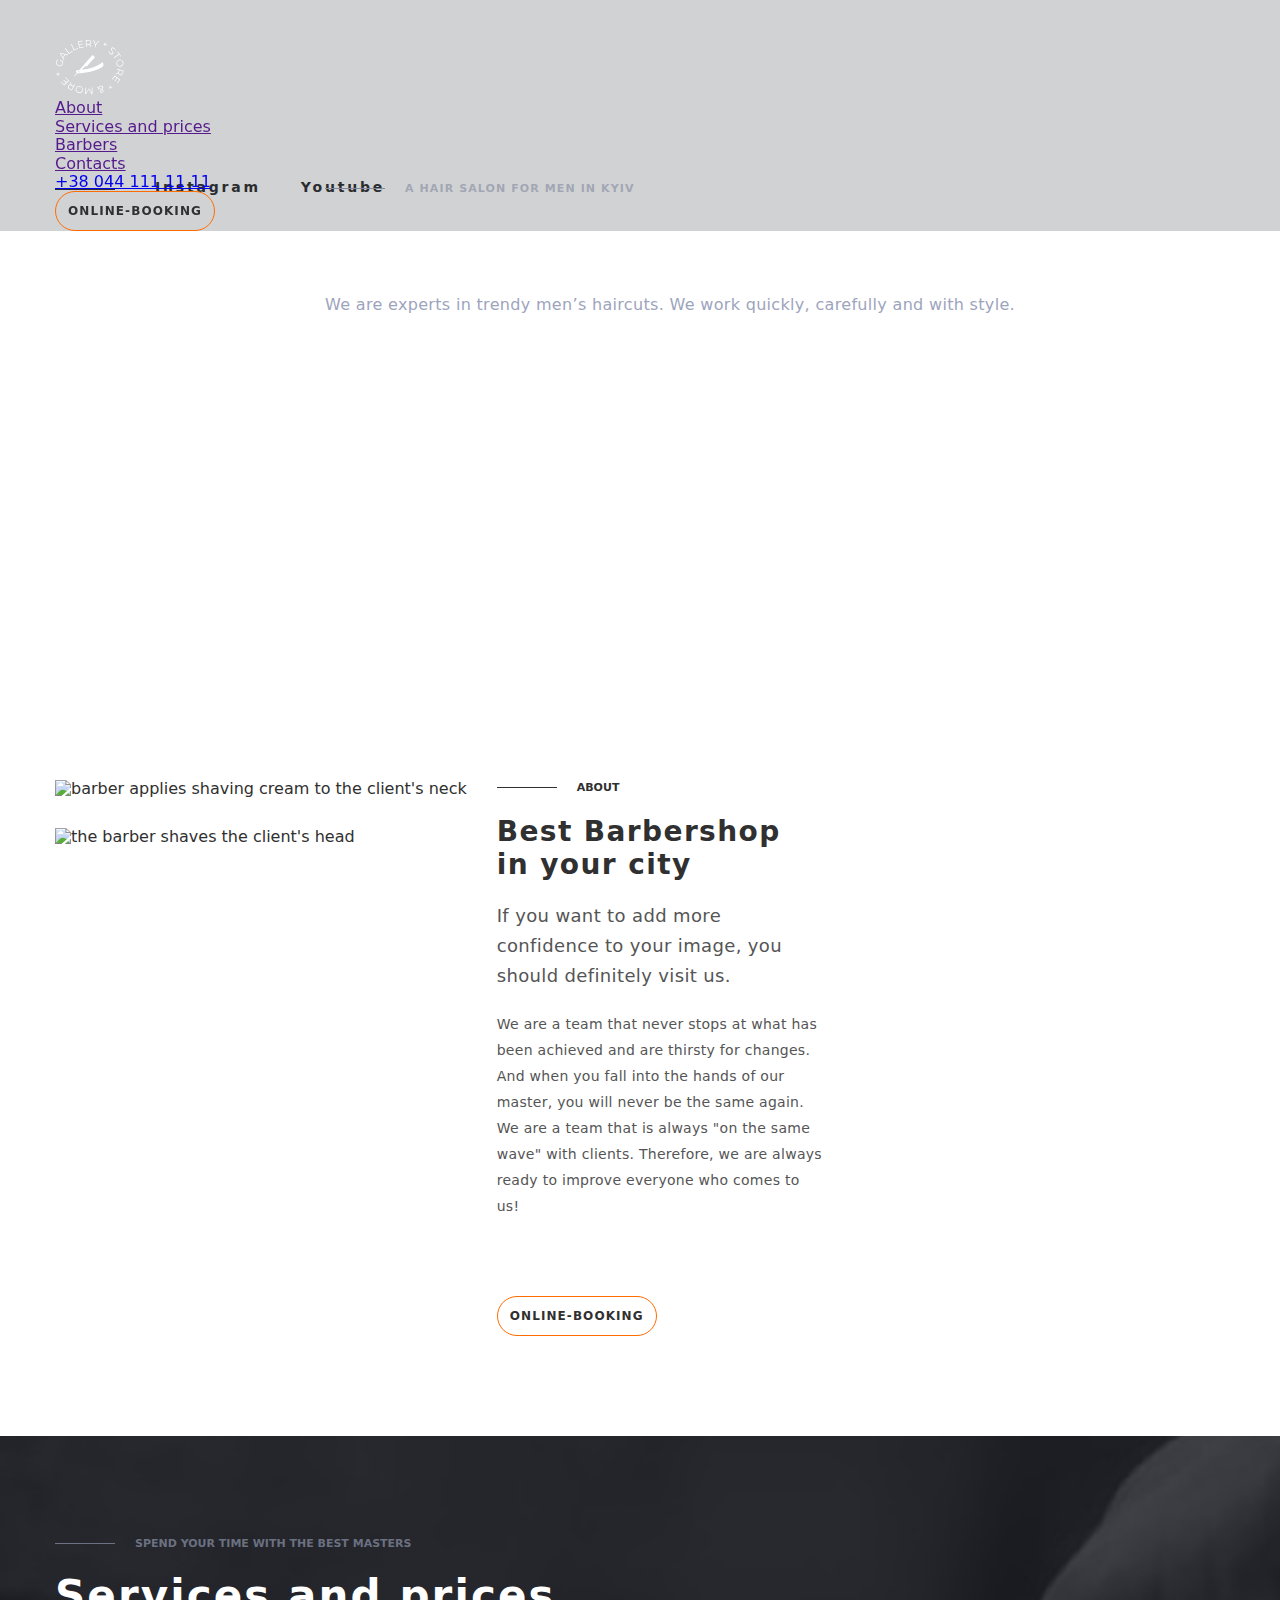
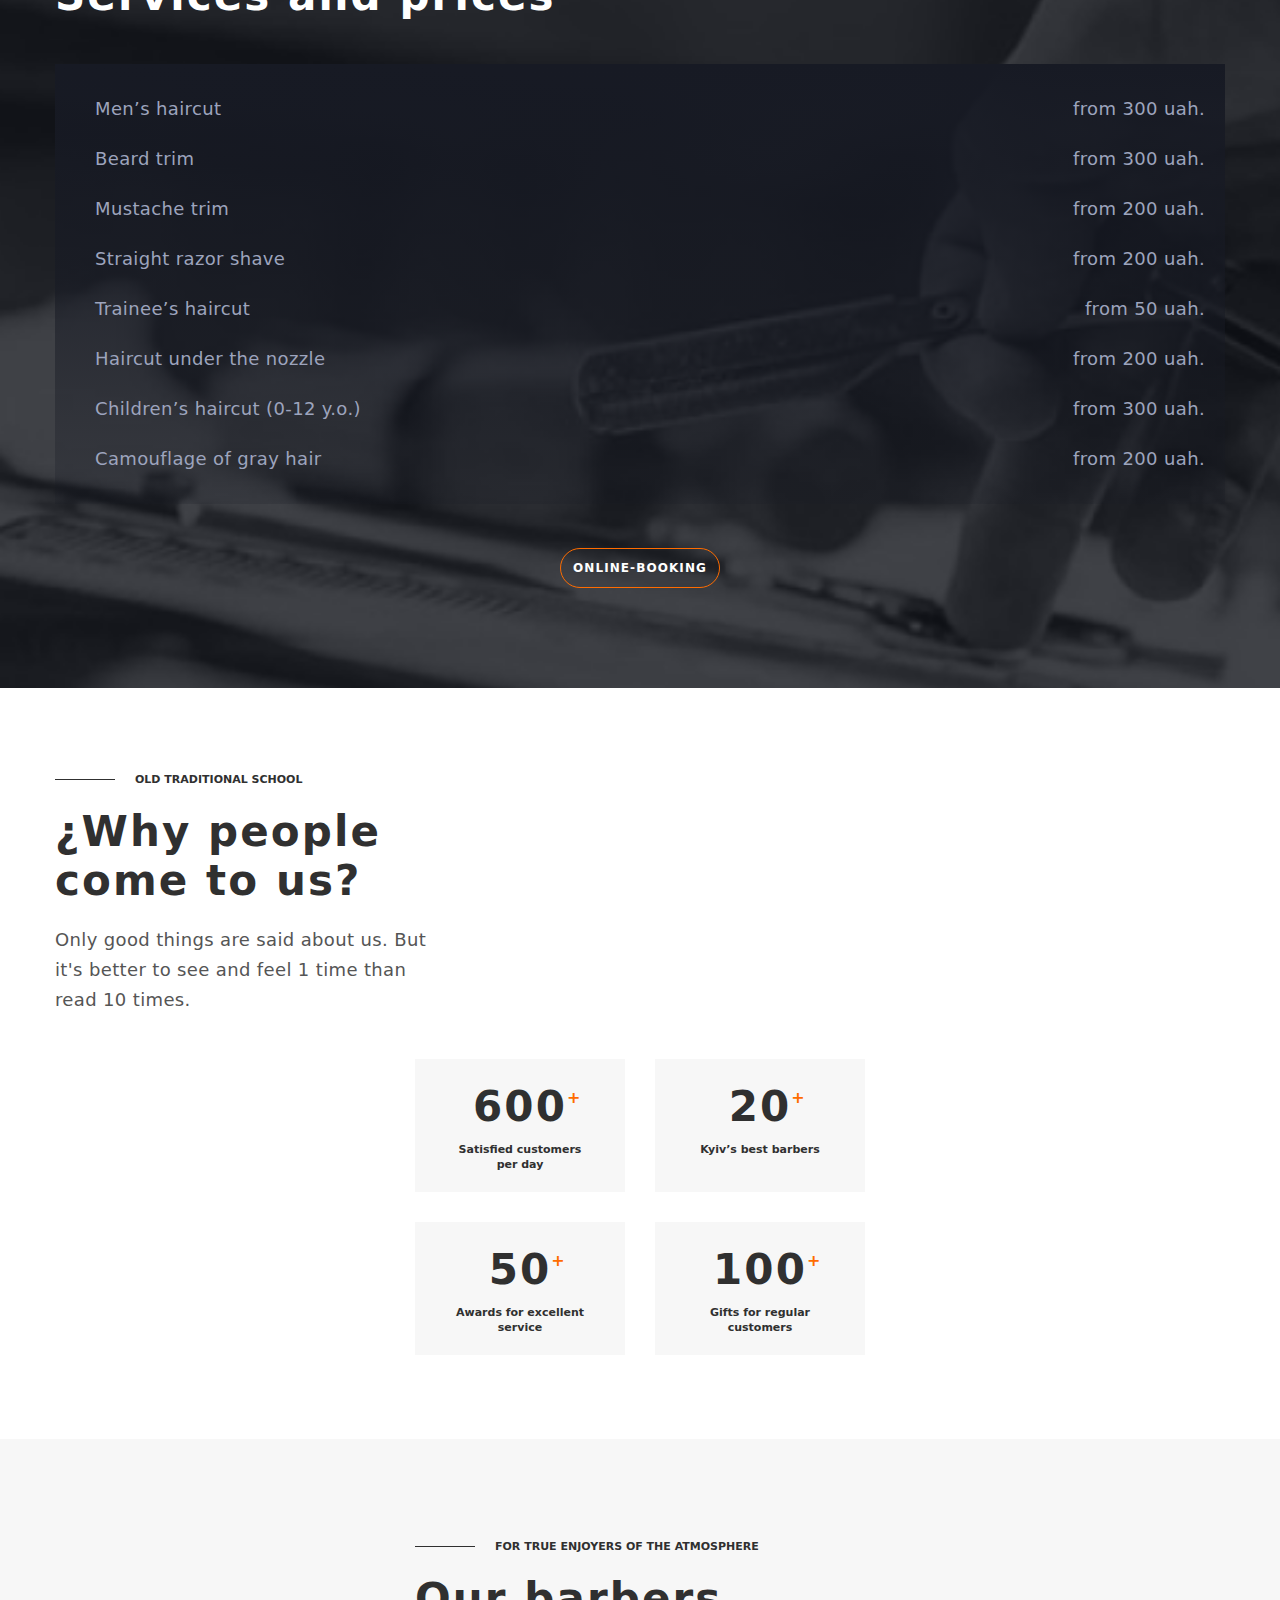
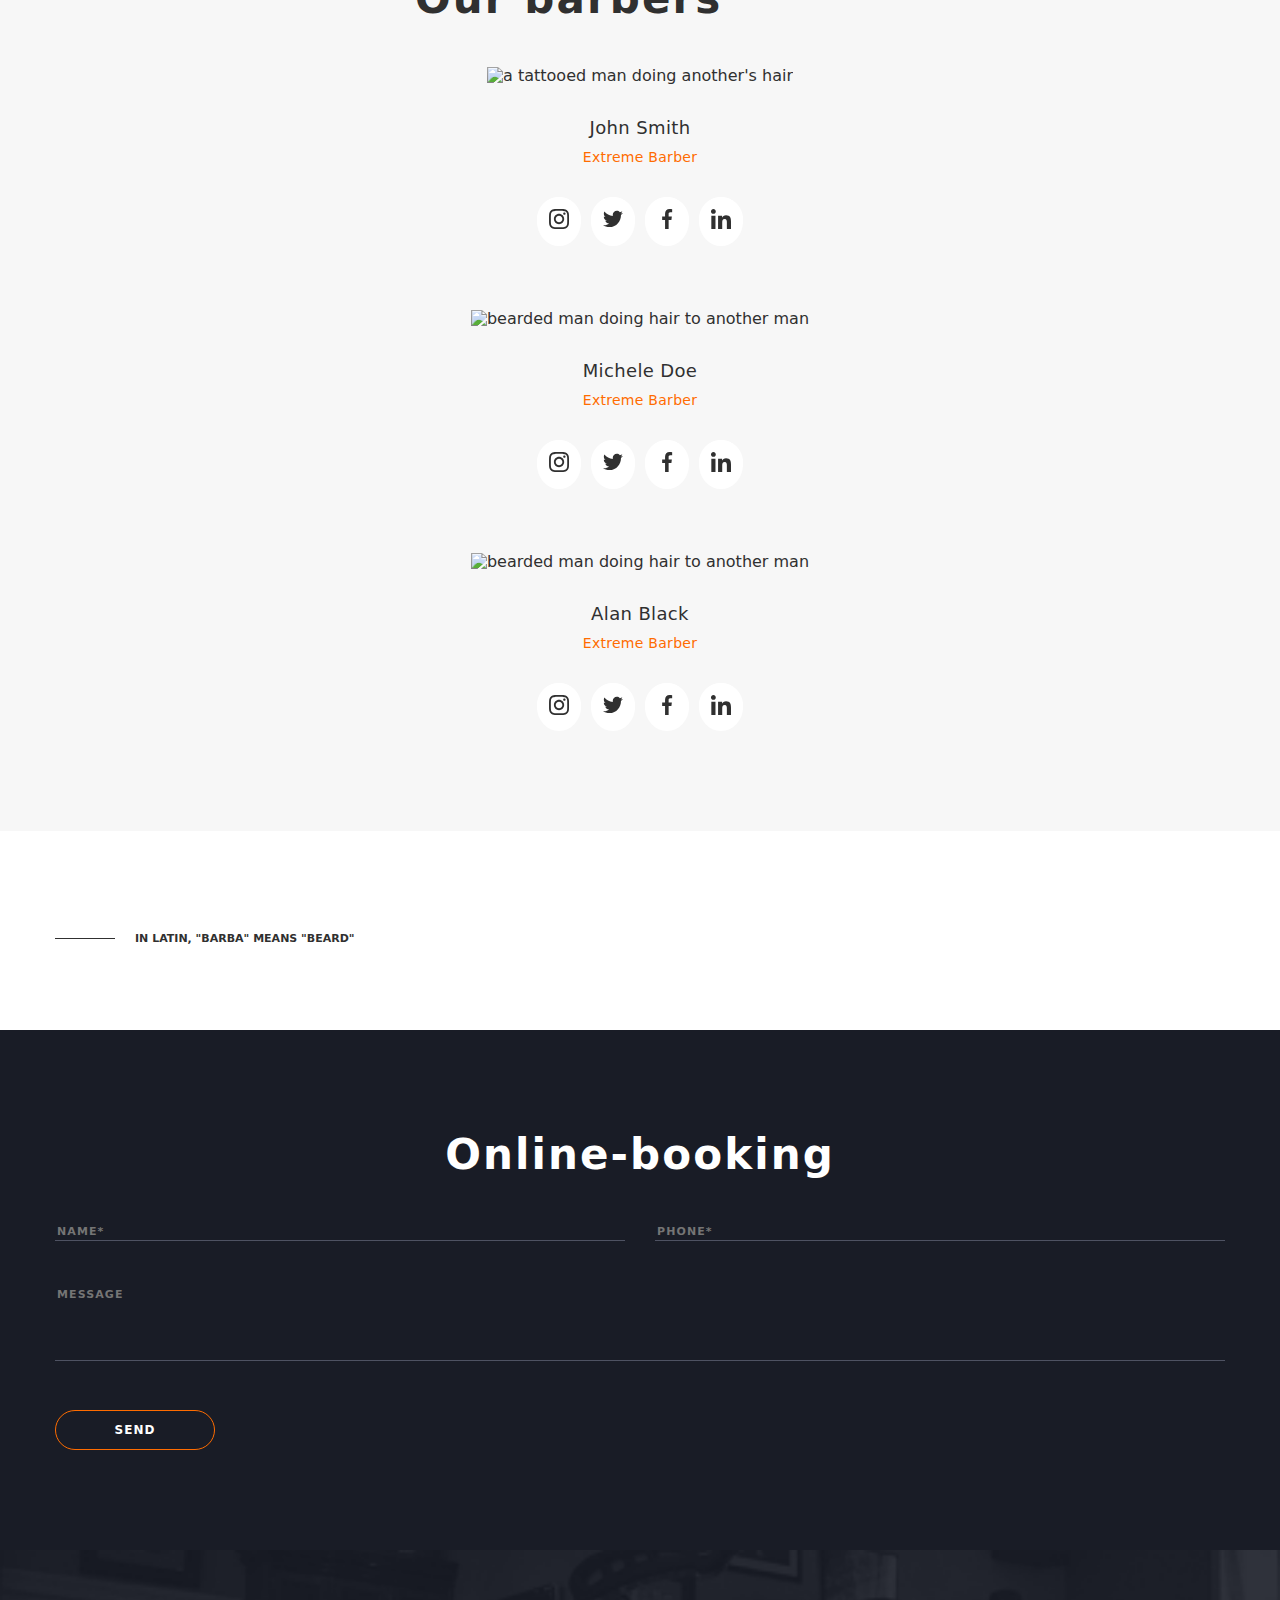
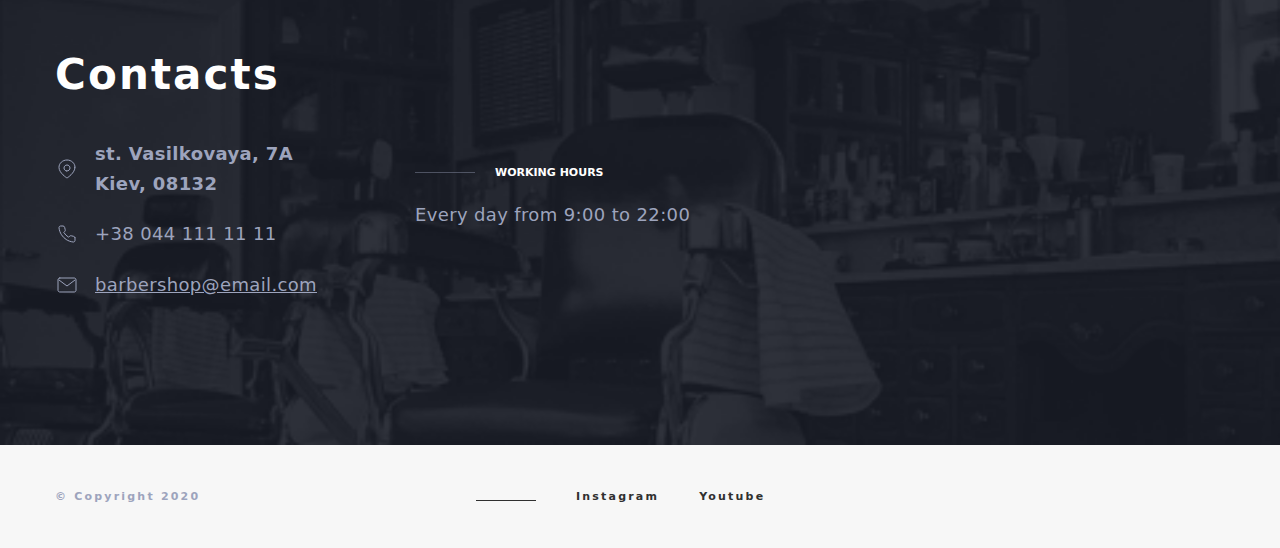
==== commit 2a548884: "fix tablet version" ====
--- a/index.html
+++ b/index.html
@@ -107,13 +107,7 @@
       </header>
 
       <section class="hero">
-        <div class="container">
-          <p class="hero__uptitle">A hair salon for men in Kyiv</p>
-          <h1 class="hero__title">BarberShop</h1>
-          <p class="hero__descr">
-            We are experts in trendy men’s haircuts. We work quickly, carefully
-            and with style.
-          </p>
+        <div class="container hero__wrap">
           <ul class="social-link social-link--disabled">
             <li class="social-link__item">
               <a href="" class="social-link__link">Instagram</a>
@@ -122,79 +116,91 @@
               <a href="" class="social-link__link">Youtube</a>
             </li>
           </ul>
+          <div>
+            <p class="hero__uptitle">A hair salon for men in Kyiv</p>
+            <h1 class="hero__title">BarberShop</h1>
+            <p class="hero__descr">
+              We are experts in trendy men’s haircuts. We work quickly,
+              carefully and with style.
+            </p>
+          </div>
         </div>
       </section>
     </div>
     <main>
       <section class="about">
         <div class="container">
-          <ul class="about__list">
-            <li class="about__item">
-              <picture>
-                <source
-                  srcset="
-                    ./img/about/about-first-img-tablet.jpg    1x,
-                    ./img/about/about-first-img-tablet-2x.jpg 2x
-                  "
-                  media="(max-width: 768px)"
-                />
-                <source
-                  srcset="
-                    ./img/about/about-first-img-desctop.jpg    1x,
-                    ./img/about/about-first-img-desctop-2x.jpg 2x
-                  "
-                  media="(min-width: 1200px)"
-                />
-                <img
-                  src="./img/about/about-first-img-tablet.jpg"
-                  alt="barber applies shaving cream to the client's neck"
-                  height="445"
-                />
-              </picture>
-            </li>
-            <li class="about__item">
-              <picture>
-                <source
-                  srcset="
-                    ./img/about/about-second-img-tablet.jpg    1x,
-                    ./img/about/about-second-img-tablet-2x.jpg 2x
-                  "
-                  media="(max-width: 768px)"
-                />
-                <source
-                  srcset="
-                    ./img/about/about-second-img-desctop.jpg    1x,
-                    ./img/about/about-second-img-desctop-2x.jpg 2x
-                  "
-                  media="(min-width: 1200px)"
-                />
-                <img
-                  src="./img/about/about-second-img-tablet.jpg"
-                  alt="the barber shaves the client's head"
-                  height="445"
-                />
-              </picture>
-            </li>
-          </ul>
-          <p class="about__uptitle">About</p>
-          <h2 class="about__title">Best Barbershop in your city</h2>
-          <p class="about__descr">
-            If you want to add more confidence to your image, you should
-            definitely visit us.
-          </p>
-          <p class="about__text">
-            We are a team that never stops at what has been achieved and are
-            thirsty for changes. And when you fall into the hands of our master,
-            you will never be the same again. We are a team that is always "on
-            the same wave" with clients. Therefore, we are always ready to
-            improve everyone who comes to us!
-          </p>
-          <button
-            class="booking-button booking-button--dark-text-color"
-            type="button"
-          >
-            Online-booking
-          </button>
+          <div class="about__wrap">
+            <ul class="about__list">
+              <li class="about__item">
+                <picture>
+                  <source
+                    srcset="
+                      ./img/about/about-first-img-tablet.jpg    1x,
+                      ./img/about/about-first-img-tablet-2x.jpg 2x
+                    "
+                    media="(max-width: 768px)"
+                  />
+                  <source
+                    srcset="
+                      ./img/about/about-first-img-desctop.jpg    1x,
+                      ./img/about/about-first-img-desctop-2x.jpg 2x
+                    "
+                    media="(min-width: 1200px)"
+                  />
+                  <img
+                    src="./img/about/about-first-img-tablet.jpg"
+                    alt="barber applies shaving cream to the client's neck"
+                    height="445"
+                  />
+                </picture>
+              </li>
+              <li class="about__item">
+                <picture>
+                  <source
+                    srcset="
+                      ./img/about/about-second-img-tablet.jpg    1x,
+                      ./img/about/about-second-img-tablet-2x.jpg 2x
+                    "
+                    media="(max-width: 768px)"
+                  />
+                  <source
+                    srcset="
+                      ./img/about/about-second-img-desctop.jpg    1x,
+                      ./img/about/about-second-img-desctop-2x.jpg 2x
+                    "
+                    media="(min-width: 1200px)"
+                  />
+                  <img
+                    src="./img/about/about-second-img-tablet.jpg"
+                    alt="the barber shaves the client's head"
+                    height="445"
+                  />
+                </picture>
+              </li>
+            </ul>
+            <div class="about__text-wrap">
+              <p class="about__uptitle">About</p>
+              <h2 class="about__title">Best Barbershop in your city</h2>
+              <p class="about__descr">
+                If you want to add more confidence to your image, you should
+                definitely visit us.
+              </p>
+              <p class="about__text">
+                We are a team that never stops at what has been achieved and are
+                thirsty for changes. And when you fall into the hands of our
+                master, you will never be the same again. We are a team that is
+                always "on the same wave" with clients. Therefore, we are always
+                ready to improve everyone who comes to us!
+              </p>
+              <button
+                class="booking-button booking-button--dark-text-color"
+                type="button"
+              >
+                Online-booking
+              </button>
+            </div>
+          </div>
         </div>
       </section>
       <section class="service">
@@ -251,243 +257,249 @@
       </section>
       <section class="choice">
         <div class="container">
-          <p class="choice__uptitle">Old traditional school</p>
-          <h2 class="choice__title">¿Why people come to us?</h2>
-          <p class="choice__text">
-            Only good things are said about us. But it's better to see and feel
-            1 time than read 10 times.
-          </p>
-
-          <div class="choice__list-wrap">
-            <ul class="choice__list">
-              <li class="choice__item">
-                <span class="choice__num"
-                  >600 <sup class="choice__icon">+</sup></span
-                >
-                <p class="choice__dscr">Satisfied customers per day</p>
-              </li>
-              <li class="choice__item">
-                <span class="choice__num"
-                  >50 <sup class="choice__icon">+</sup></span
-                >
-                <p class="choice__dscr">Awards for excellent service</p>
-              </li>
-            </ul>
-            <ul class="choice__list">
-              <li class="choice__item">
-                <span class="choice__num"
-                  >20 <sup class="choice__icon">+</sup></span
-                >
-                <p class="choice__dscr">Kyiv’s best barbers</p>
-              </li>
-              <li class="choice__item">
-                <span class="choice__num"
-                  >100 <sup class="choice__icon">+</sup></span
-                >
-                <p class="choice__dscr">Gifts for regular customers</p>
-              </li>
-            </ul>
+          <div class="choice__wrap">
+            <div class="choice__wrap--text">
+              <p class="choice__uptitle">Old traditional school</p>
+              <h2 class="choice__title">¿Why people come to us?</h2>
+              <p class="choice__text">
+                Only good things are said about us. But it's better to see and
+                feel 1 time than read 10 times.
+              </p>
+            </div>
+
+            <div class="choice__list-wrap">
+              <ul class="choice__list">
+                <li class="choice__item">
+                  <span class="choice__num"
+                    >600 <sup class="choice__icon">+</sup></span
+                  >
+                  <p class="choice__dscr">Satisfied customers per day</p>
+                </li>
+                <li class="choice__item">
+                  <span class="choice__num"
+                    >50 <sup class="choice__icon">+</sup></span
+                  >
+                  <p class="choice__dscr">Awards for excellent service</p>
+                </li>
+              </ul>
+              <ul class="choice__list">
+                <li class="choice__item">
+                  <span class="choice__num"
+                    >20 <sup class="choice__icon">+</sup></span
+                  >
+                  <p class="choice__dscr">Kyiv’s best barbers</p>
+                </li>
+                <li class="choice__item">
+                  <span class="choice__num"
+                    >100 <sup class="choice__icon">+</sup></span
+                  >
+                  <p class="choice__dscr">Gifts for regular customers</p>
+                </li>
+              </ul>
+            </div>
           </div>
         </div>
       </section>
       <section class="barbers">
         <div class="container">
-          <p class="barbers__uptitle">For true enjoyers of the atmosphere</p>
-          <h2 class="barbers__title">Our barbers</h2>
-          <ul class="barbers__list">
-            <li class="barbers__item">
-              <picture>
-                <source
-                  srcset="
-                    ./img/barbers/john-smith-mobile.jpg    1x,
-                    ./img/barbers/john-smith-mobile-2x.jpg 2x
-                  "
-                  media="(max-width: 768px)"
-                />
-
-                <source
-                  srcset="
-                    ./img/barbers/john-smith-tablet.jpg    1x,
-                    ./img/barbers/john-smith-tablet-2x.jpg 2x
-                  "
-                  media="(max-width: 1999px)"
-                />
-
-                <source
-                  srcset="
-                    ./img/barbers/john-smith-desctop.jpg    1x,
-                    ./img/barbers/john-smith-desctop-2x.jpg 2x
-                  "
-                  media="(min-width: 1200px)"
-                />
-
-                <img
-                  src="./img/barbers/john-smith-mobile.jpg"
-                  alt="a tattooed man doing another's hair"
-                  height="346"
-                  class="barbers__image"
-                />
-              </picture>
-              <p class="barbers__subtitle">John Smith</p>
-              <p class="barbers__dscr">Extreme Barber</p>
-              <ul class="socials">
-                <li class="socials__item">
-                  <a href="" class="socials__link">
-                    <svg class="socials__icon" width="44" height="44">
-                      <use href="./img/icons.svg#instagram"></use>
-                    </svg>
-                  </a>
-                </li>
-                <li class="socials__item">
-                  <a href="" class="socials__link">
-                    <svg class="socials__icon" width="44" height="44">
-                      <use href="./img/icons.svg#twitter"></use>
-                    </svg>
-                  </a>
-                </li>
-                <li class="socials__item">
-                  <a href="" class="socials__link">
-                    <svg class="socials__icon" width="44" height="44">
-                      <use href="./img/icons.svg#facebok"></use>
-                    </svg>
-                  </a>
-                </li>
-                <li class="socials__item">
-                  <a href="" class="socials__link">
-                    <svg class="socials__icon" width="44" height="44">
-                      <use href="./img/icons.svg#linkedin"></use>
-                    </svg>
-                  </a>
-                </li>
-              </ul>
-            </li>
-            <li class="barbers__item">
-              <picture>
-                <source
-                  srcset="
-                    ./img/barbers/michele-doe-mobile.jpg    1x,
-                    ./img/barbers/michele-doe-mobile-2x.jpg 2x
-                  "
-                  media="(max-width: 768px)"
-                />
-                <source
-                  srcset="
-                    ./img/barbers/michele-doe-tablet.jpg    1x,
-                    ./img/barbers/michele-doe-tablet-2x.jpg 2x
-                  "
-                  media="(max-width: 1999px)"
-                />
-                <source
-                  srcset="
-                    ./img/barbers/michele-doe-desctop.jpg    1x,
-                    ./img/barbers/michele-doe-desctop-2x.jpg 2x
-                  "
-                  media="(min-width: 1200px)"
-                />
-                <img
-                  src="./img/barbers/michele-doe-mobile.jpg"
-                  alt="bearded man doing hair to another man"
-                  height="346"
-                  class="barbers__image"
-                />
-              </picture>
-              <p class="barbers__subtitle">Michele Doe</p>
-              <p class="barbers__dscr">Extreme Barber</p>
-              <ul class="socials">
-                <li class="socials__item">
-                  <a href="" class="socials__link">
-                    <svg class="socials__icon" width="44" height="44">
-                      <use href="./img/icons.svg#instagram"></use>
-                    </svg>
-                  </a>
-                </li>
-                <li class="socials__item">
-                  <a href="" class="socials__link">
-                    <svg class="socials__icon" width="44" height="44">
-                      <use href="./img/icons.svg#twitter"></use>
-                    </svg>
-                  </a>
-                </li>
-                <li class="socials__item">
-                  <a href="" class="socials__link">
-                    <svg class="socials__icon" width="44" height="44">
-                      <use href="./img/icons.svg#facebok"></use>
-                    </svg>
-                  </a>
-                </li>
-                <li class="socials__item">
-                  <a href="" class="socials__link">
-                    <svg class="socials__icon" width="44" height="44">
-                      <use href="./img/icons.svg#linkedin"></use>
-                    </svg>
-                  </a>
-                </li>
-              </ul>
-            </li>
-            <li class="barbers__item">
-              <picture>
-                <source
-                  srcset="
-                    ./img/barbers/alan-black-mobile.jpg    1x,
-                    ./img/barbers/alan-black-mobile-2x.jpg 2x
-                  "
-                  media="(max-width: 768px)"
-                />
-                <source
-                  srcset="
-                    ./img/barbers/alan-black-tablet.jpg    1x,
-                    ./img/barbers/alan-black-tablet-2x.jpg 2x
-                  "
-                  media="(max-width: 1999px)"
-                />
-                <source
-                  srcset="
-                    ./img/barbers/alan-black-desctop.jpg    1x,
-                    ./img/barbers/alan-black-desctop-2x.jpg 2x
-                  "
-                  media="(min-width: 1200px)"
-                />
-                <img
-                  src="./img/barbers/alan-black-mobile.jpg"
-                  alt="bearded man doing hair to another man"
-                  height="346"
-                  class="barbers__image"
-                />
-              </picture>
-              <p class="barbers__subtitle">Alan Black</p>
-              <p class="barbers__dscr">Extreme Barber</p>
-              <ul class="socials">
-                <li class="socials__item">
-                  <a href="" class="socials__link">
-                    <svg class="socials__icon" width="44" height="44">
-                      <use href="./img/icons.svg#instagram"></use>
-                    </svg>
-                  </a>
-                </li>
-                <li class="socials__item">
-                  <a href="" class="socials__link">
-                    <svg class="socials__icon" width="44" height="44">
-                      <use href="./img/icons.svg#twitter"></use>
-                    </svg>
-                  </a>
-                </li>
-                <li class="socials__item">
-                  <a href="" class="socials__link">
-                    <svg class="socials__icon" width="44" height="44">
-                      <use href="./img/icons.svg#facebok"></use>
-                    </svg>
-                  </a>
-                </li>
-                <li class="socials__item">
-                  <a href="" class="socials__link">
-                    <svg class="socials__icon" width="44" height="44">
-                      <use href="./img/icons.svg#linkedin"></use>
-                    </svg>
-                  </a>
-                </li>
-              </ul>
-            </li>
-          </ul>
+          <div class="barbers__wrap">
+            <p class="barbers__uptitle">For true enjoyers of the atmosphere</p>
+            <h2 class="barbers__title">Our barbers</h2>
+            <ul class="barbers__list">
+              <li class="barbers__item">
+                <picture>
+                  <source
+                    srcset="
+                      ./img/barbers/john-smith-mobile.jpg    1x,
+                      ./img/barbers/john-smith-mobile-2x.jpg 2x
+                    "
+                    media="(max-width: 768px)"
+                  />
+
+                  <source
+                    srcset="
+                      ./img/barbers/john-smith-tablet.jpg    1x,
+                      ./img/barbers/john-smith-tablet-2x.jpg 2x
+                    "
+                    media="(max-width: 1999px)"
+                  />
+
+                  <source
+                    srcset="
+                      ./img/barbers/john-smith-desctop.jpg    1x,
+                      ./img/barbers/john-smith-desctop-2x.jpg 2x
+                    "
+                    media="(min-width: 1200px)"
+                  />
+
+                  <img
+                    src="./img/barbers/john-smith-mobile.jpg"
+                    alt="a tattooed man doing another's hair"
+                    height="346"
+                    class="barbers__image"
+                  />
+                </picture>
+                <p class="barbers__subtitle">John Smith</p>
+                <p class="barbers__dscr">Extreme Barber</p>
+                <ul class="socials">
+                  <li class="socials__item">
+                    <a href="" class="socials__link">
+                      <svg class="socials__icon" width="44" height="44">
+                        <use href="./img/icons.svg#instagram"></use>
+                      </svg>
+                    </a>
+                  </li>
+                  <li class="socials__item">
+                    <a href="" class="socials__link">
+                      <svg class="socials__icon" width="44" height="44">
+                        <use href="./img/icons.svg#twitter"></use>
+                      </svg>
+                    </a>
+                  </li>
+                  <li class="socials__item">
+                    <a href="" class="socials__link">
+                      <svg class="socials__icon" width="44" height="44">
+                        <use href="./img/icons.svg#facebok"></use>
+                      </svg>
+                    </a>
+                  </li>
+                  <li class="socials__item">
+                    <a href="" class="socials__link">
+                      <svg class="socials__icon" width="44" height="44">
+                        <use href="./img/icons.svg#linkedin"></use>
+                      </svg>
+                    </a>
+                  </li>
+                </ul>
+              </li>
+              <li class="barbers__item">
+                <picture>
+                  <source
+                    srcset="
+                      ./img/barbers/michele-doe-mobile.jpg    1x,
+                      ./img/barbers/michele-doe-mobile-2x.jpg 2x
+                    "
+                    media="(max-width: 768px)"
+                  />
+                  <source
+                    srcset="
+                      ./img/barbers/michele-doe-tablet.jpg    1x,
+                      ./img/barbers/michele-doe-tablet-2x.jpg 2x
+                    "
+                    media="(max-width: 1999px)"
+                  />
+                  <source
+                    srcset="
+                      ./img/barbers/michele-doe-desctop.jpg    1x,
+                      ./img/barbers/michele-doe-desctop-2x.jpg 2x
+                    "
+                    media="(min-width: 1200px)"
+                  />
+                  <img
+                    src="./img/barbers/michele-doe-mobile.jpg"
+                    alt="bearded man doing hair to another man"
+                    height="346"
+                    class="barbers__image"
+                  />
+                </picture>
+                <p class="barbers__subtitle">Michele Doe</p>
+                <p class="barbers__dscr">Extreme Barber</p>
+                <ul class="socials">
+                  <li class="socials__item">
+                    <a href="" class="socials__link">
+                      <svg class="socials__icon" width="44" height="44">
+                        <use href="./img/icons.svg#instagram"></use>
+                      </svg>
+                    </a>
+                  </li>
+                  <li class="socials__item">
+                    <a href="" class="socials__link">
+                      <svg class="socials__icon" width="44" height="44">
+                        <use href="./img/icons.svg#twitter"></use>
+                      </svg>
+                    </a>
+                  </li>
+                  <li class="socials__item">
+                    <a href="" class="socials__link">
+                      <svg class="socials__icon" width="44" height="44">
+                        <use href="./img/icons.svg#facebok"></use>
+                      </svg>
+                    </a>
+                  </li>
+                  <li class="socials__item">
+                    <a href="" class="socials__link">
+                      <svg class="socials__icon" width="44" height="44">
+                        <use href="./img/icons.svg#linkedin"></use>
+                      </svg>
+                    </a>
+                  </li>
+                </ul>
+              </li>
+              <li class="barbers__item">
+                <picture>
+                  <source
+                    srcset="
+                      ./img/barbers/alan-black-mobile.jpg    1x,
+                      ./img/barbers/alan-black-mobile-2x.jpg 2x
+                    "
+                    media="(max-width: 768px)"
+                  />
+                  <source
+                    srcset="
+                      ./img/barbers/alan-black-tablet.jpg    1x,
+                      ./img/barbers/alan-black-tablet-2x.jpg 2x
+                    "
+                    media="(max-width: 1999px)"
+                  />
+                  <source
+                    srcset="
+                      ./img/barbers/alan-black-desctop.jpg    1x,
+                      ./img/barbers/alan-black-desctop-2x.jpg 2x
+                    "
+                    media="(min-width: 1200px)"
+                  />
+                  <img
+                    src="./img/barbers/alan-black-mobile.jpg"
+                    alt="bearded man doing hair to another man"
+                    height="346"
+                    class="barbers__image"
+                  />
+                </picture>
+                <p class="barbers__subtitle">Alan Black</p>
+                <p class="barbers__dscr">Extreme Barber</p>
+                <ul class="socials">
+                  <li class="socials__item">
+                    <a href="" class="socials__link">
+                      <svg class="socials__icon" width="44" height="44">
+                        <use href="./img/icons.svg#instagram"></use>
+                      </svg>
+                    </a>
+                  </li>
+                  <li class="socials__item">
+                    <a href="" class="socials__link">
+                      <svg class="socials__icon" width="44" height="44">
+                        <use href="./img/icons.svg#twitter"></use>
+                      </svg>
+                    </a>
+                  </li>
+                  <li class="socials__item">
+                    <a href="" class="socials__link">
+                      <svg class="socials__icon" width="44" height="44">
+                        <use href="./img/icons.svg#facebok"></use>
+                      </svg>
+                    </a>
+                  </li>
+                  <li class="socials__item">
+                    <a href="" class="socials__link">
+                      <svg class="socials__icon" width="44" height="44">
+                        <use href="./img/icons.svg#linkedin"></use>
+                      </svg>
+                    </a>
+                  </li>
+                </ul>
+              </li>
+            </ul>
+          </div>
         </div>
       </section>
       <section class="portfolio">
@@ -626,16 +638,18 @@
           <div class="boooking-form__form-wrap">
             <form class="boooking-form__fill">
               <p class="boooking-form__title">Online-booking</p>
-              <input
-                class="boooking-form__input"
-                type="text"
-                placeholder="Name*"
-              />
-              <input
-                class="boooking-form__input"
-                type="tel"
-                placeholder="Phone*"
-              />
+              <div class="boooking-form__wrap">
+                <input
+                  class="boooking-form__input"
+                  type="text"
+                  placeholder="Name*"
+                />
+                <input
+                  class="boooking-form__input"
+                  type="tel"
+                  placeholder="Phone*"
+                />
+              </div>
               <textarea
                 class="boooking-form__textarea"
                 name="comment"
@@ -651,54 +665,66 @@
       </section>
       <section class="contact">
         <div class="container">
-          <p class="contact__title">Contacts</p>
-          <address class="contact__address">
-            <svg class="contact__icon" width="24" height="24">
-              <use href="./img/icons.svg#map-pin"></use>
-            </svg>
-            <span>st. Vasilkovaya, 7A Kiev, 08132</span>
-          </address>
-          <ul class="contact__list">
-            <li class="contact__item">
-              <span class="contact__box">
+          <div class="contact__wrap">
+            <div class="contact__adress-wrap">
+              <p class="contact__title">Contacts</p>
+              <address class="contact__address">
                 <svg class="contact__icon" width="24" height="24">
-                  <use href="./img/icons.svg#phone"></use>
+                  <use href="./img/icons.svg#map-pin"></use>
                 </svg>
-                <a class="contact__link" href="tel:380441111111"
-                  >+38 044 111 11 11</a
+                <span class="contact__adress"
+                  >st. Vasilkovaya, 7A Kiev, 08132</span
                 >
-              </span>
-            </li>
-            <li class="contact__item">
-              <span class="contact__box">
-                <svg class="contact__icon" width="24" height="24">
-                  <use href="./img/icons.svg#mail"></use>
-                </svg>
-                <a
-                  class="contact__link contact__link--underline"
-                  href="mailto:barbershop@email.com"
-                >
-                  barbershop@email.com
-                </a></span
+              </address>
+              <ul class="contact__list">
+                <li class="contact__item">
+                  <span class="contact__box">
+                    <svg class="contact__icon" width="24" height="24">
+                      <use href="./img/icons.svg#phone"></use>
+                    </svg>
+                    <a class="contact__link" href="tel:380441111111"
+                      >+38 044 111 11 11</a
+                    >
+                  </span>
+                </li>
+                <li class="contact__item">
+                  <span class="contact__box">
+                    <svg class="contact__icon" width="24" height="24">
+                      <use href="./img/icons.svg#mail"></use>
+                    </svg>
+                    <a
+                      class="contact__link contact__link--underline"
+                      href="mailto:barbershop@email.com"
+                    >
+                      barbershop@email.com
+                    </a></span
+                  >
+                </li>
+              </ul>
+            </div>
+            <div>
+              <p class="contact__subtitle">Working hours</p>
+              <span class="contact__date-time"
+                >Every day from 9:00 to 22:00</span
               >
-            </li>
-          </ul>
-          <p class="contact__subtitle">Working hours</p>
-          <span class="contact__date-time">Every day from 9:00 to 22:00</span>
+            </div>
+          </div>
         </div>
       </section>
     </main>
     <footer class="footer">
       <div class="container">
-        <ul class="social-link">
-          <li class="social-link__item">
-            <a href="" class="social-link__link">Instagram</a>
-          </li>
-          <li class="social-link__item">
-            <a href="" class="social-link__link">Youtube</a>
-          </li>
-        </ul>
-        <span class="footer__copy"> &#169; Copyright 2020</span>
+        <div class="footer__wrap">
+          <span class="footer__copy"> &#169; Copyright 2020</span>
+          <ul class="social-link">
+            <li class="social-link__item">
+              <a href="" class="social-link__link">Instagram</a>
+            </li>
+            <li class="social-link__item">
+              <a href="" class="social-link__link">Youtube</a>
+            </li>
+          </ul>
+        </div>
       </div>
     </footer>
 
--- a/css/main.css
+++ b/css/main.css
@@ -436,7 +436,7 @@
 .header {
   position: fixed;
   width: 100%;
-  z-index: 2;
+  z-index: 100;
   background-color: rgba(25, 28, 38, 0.2);
 }
 
@@ -619,6 +619,7 @@
 }
 
 .hero {
+  z-index: 15;
   padding-top: 280px;
   padding-bottom: 209px;
   height: 580px;
@@ -634,6 +635,20 @@
   .hero {
     padding-top: 178px;
     padding-bottom: 208px;
+  }
+}
+.hero .social-link {
+  -ms-flex-wrap: nowrap;
+      flex-wrap: nowrap;
+  width: 270px;
+  gap: 40px;
+}
+
+@media screen and (min-width: 768px) {
+  .hero__wrap {
+    display: -webkit-box;
+    display: -ms-flexbox;
+    display: flex;
   }
 }
 
@@ -677,6 +692,25 @@
   padding-top: 84px;
   padding-bottom: 84px;
 }
+@media screen and (min-width: 768px) {
+  .about {
+    padding-top: 100px;
+    padding-bottom: 100px;
+  }
+}
+
+.about__wrap {
+  display: -webkit-box;
+  display: -ms-flexbox;
+  display: flex;
+  gap: 30px;
+}
+
+@media screen and (min-width: 768px) {
+  .about__text-wrap {
+    width: 330px;
+  }
+}
 
 .about__list {
   display: none;
@@ -685,6 +719,10 @@
   .about__list {
     display: block;
   }
+}
+
+.about__item:not(:last-child) {
+  margin-bottom: 30px;
 }
 
 .about__uptitle {
@@ -723,12 +761,24 @@
   letter-spacing: 0.02em;
   color: #555555;
 }
+@media screen and (min-width: 768px) {
+  .about__descr {
+    font-size: 18px;
+    line-height: 1.6666666667;
+  }
+}
 
 .about__text {
   margin-bottom: 40px;
+  font-size: 14px;
   line-height: 1.8571428571;
   letter-spacing: 0.02em;
   color: #555555;
+}
+@media screen and (min-width: 768px) {
+  .about__text {
+    margin-bottom: 77px;
+  }
 }
 
 .service {
@@ -740,6 +790,12 @@
   background-repeat: no-repeat;
   background-image: url(../../img/services/services-mob-bacgrd.png.png);
 }
+@media screen and (min-width: 768px) {
+  .service {
+    padding-top: 100px;
+    padding-bottom: 100px;
+  }
+}
 @media (min-device-pixel-ratio: 2), (-webkit-min-device-pixel-ratio: 2), (min-resolution: 192dpi), (min-resolution: 2dppx) {
   .service {
     background-image: url(../../img/services/services-mob-bacgrd-2x.png.png);
@@ -773,6 +829,12 @@
   letter-spacing: 0.05em;
   color: #FFFFFF;
   margin-bottom: 44px;
+}
+@media screen and (min-width: 768px) {
+  .service__title {
+    font-size: 42px;
+    line-height: 1.1666666667;
+  }
 }
 
 .servise__content-wrap {
@@ -792,7 +854,7 @@
   background: -webkit-gradient(linear, left top, left bottom, from(#171A24), to(rgba(23, 26, 36, 0.2)));
   background: linear-gradient(180deg, #171A24 0%, rgba(23, 26, 36, 0.2) 100%);
   padding: 30px 20px 30px 40px;
-  margin-bottom: 40px;
+  margin-bottom: 44px;
   width: 100%;
 }
 
@@ -801,6 +863,12 @@
   line-height: 20px;
   letter-spacing: 0.02em;
   color: #9DA4BD;
+}
+@media screen and (min-width: 768px) {
+  .service__list {
+    font-size: 18px;
+    line-height: 1.6666666667;
+  }
 }
 .service__list:not(:last-child) {
   margin-bottom: 20px;
@@ -885,15 +953,39 @@
   display: -webkit-box;
   display: -ms-flexbox;
   display: flex;
-  gap: 30px;
+  width: 255px;
+  gap: 10px;
+  margin: 0 auto;
+}
+@media screen and (min-width: 480px) {
+  .choice__list-wrap {
+    gap: 30px;
+    width: 417px;
+  }
+}
+@media screen and (min-width: 768px) {
+  .choice__list-wrap {
+    width: 450px;
+  }
 }
 
 .choice__list {
-  -ms-flex-preferred-size: calc((100% - 30px) / 2);
-      flex-basis: calc((100% - 30px) / 2);
-}
-.choice__list:not(:first-child) {
-  margin-top: 33px;
+  -ms-flex-preferred-size: calc((100% - 10px) / 2);
+      flex-basis: calc((100% - 10px) / 2);
+}
+@media screen and (min-width: 480px) {
+  .choice__list {
+    -ms-flex-preferred-size: calc((100% - 30px) / 2);
+        flex-basis: calc((100% - 30px) / 2);
+  }
+  .choice__list:not(:first-child) {
+    margin-top: 33px;
+  }
+}
+@media screen and (min-width: 480px) and (min-width: 768px) {
+  .choice__list:not(:first-child) {
+    margin-top: 0;
+  }
 }
 
 .choice__item {
@@ -908,37 +1000,66 @@
 
 .choice__num {
   position: relative;
+  display: inline-block;
   margin-bottom: 6px;
+  font-size: 27px;
   font-weight: 700;
-  font-size: 42px;
   line-height: 1.3571428571;
   text-align: center;
   letter-spacing: 0.05em;
   color: #303030;
 }
+@media screen and (min-width: 480px) {
+  .choice__num {
+    font-size: 42px;
+  }
+}
 
 .choice__icon {
   position: absolute;
   top: 8px;
   font-weight: 600;
-  font-size: 16px;
+  font-size: 13px;
   line-height: 1.375;
   text-align: center;
   color: #FF6C00;
 }
+@media screen and (min-width: 480px) {
+  .choice__icon {
+    font-size: 16px;
+  }
+}
 
 .choice__dscr {
   font-weight: 600;
-  font-size: 11px;
+  font-size: 8px;
   line-height: 1.3636363636;
   text-align: center;
   color: #303030;
+}
+@media screen and (min-width: 480px) {
+  .choice__dscr {
+    font-size: 11px;
+  }
 }
 
 .barbers {
   padding-top: 84px;
   padding-bottom: 84px;
   background-color: #F7F7F7;
+}
+@media screen and (min-width: 768px) {
+  .barbers {
+    padding-top: 100px;
+    padding-bottom: 100px;
+  }
+}
+
+@media screen and (min-width: 768px) {
+  .barbers__wrap {
+    width: 450px;
+    margin: 0 auto;
+  }
 }
 
 .barbers__uptitle {
@@ -1011,6 +1132,12 @@
   padding-top: 84px;
   padding-bottom: 84px;
 }
+@media screen and (min-width: 768px) {
+  .portfolio {
+    padding-top: 100px;
+    padding-bottom: 10px;
+  }
+}
 
 .portfolio__uptitle {
   position: relative;
@@ -1030,6 +1157,11 @@
   top: 7px;
   left: 0;
   background-color: #303030;
+}
+@media screen and (min-width: 768px) {
+  .portfolio__uptitle {
+    margin-bottom: 44px;
+  }
 }
 
 .portfolio__list {
@@ -1047,9 +1179,35 @@
       -ms-flex-pack: center;
           justify-content: center;
 }
+@media screen and (min-width: 768px) {
+  .portfolio__list {
+    -webkit-box-orient: unset;
+    -webkit-box-direction: unset;
+        -ms-flex-direction: unset;
+            flex-direction: unset;
+    width: 690px;
+    gap: 30px;
+    -ms-flex-wrap: wrap;
+        flex-wrap: wrap;
+    -webkit-box-align: baseline;
+        -ms-flex-align: baseline;
+            align-items: baseline;
+  }
+}
 
 .portfolio__item:not(:last-child) {
   margin-bottom: 30px;
+}
+@media screen and (min-width: 768px) {
+  .portfolio__item:not(:last-child) {
+    margin-bottom: 0;
+  }
+}
+@media screen and (min-width: 768px) {
+  .portfolio__item {
+    -ms-flex-preferred-size: calc((100% - 30px) / 2);
+        flex-basis: calc((100% - 30px) / 2);
+  }
 }
 
 .contact {
@@ -1061,9 +1219,41 @@
   background-repeat: no-repeat;
   background-image: url(../../img/contacts/contacts-bacgrd-mobile.png);
 }
+@media screen and (min-width: 768px) {
+  .contact {
+    padding-top: 100px;
+    padding-bottom: 100px;
+  }
+}
 @media (min-device-pixel-ratio: 2), (-webkit-min-device-pixel-ratio: 2), (min-resolution: 192dpi), (min-resolution: 2dppx) {
   .contact {
     background-image: url(../../img/contacts/contacts-bacgrd-mobile-2x.png);
+  }
+}
+
+@media screen and (min-width: 768px) {
+  .contact__wrap {
+    display: -webkit-box;
+    display: -ms-flexbox;
+    display: flex;
+    gap: 30px;
+    -webkit-box-align: center;
+        -ms-flex-align: center;
+            align-items: center;
+  }
+}
+
+@media screen and (min-width: 768px) {
+  .contact__adress-wrap {
+    display: inline-block;
+    text-align: left;
+    width: 330px;
+  }
+}
+
+@media screen and (min-width: 768px) {
+  .contact__adress {
+    width: 199px;
   }
 }
 
@@ -1075,6 +1265,11 @@
   letter-spacing: 0.05em;
   color: #FFFFFF;
   margin-bottom: 40px;
+}
+@media screen and (min-width: 768px) {
+  .contact__title {
+    text-align: left;
+  }
 }
 
 .contact__address {
@@ -1160,6 +1355,26 @@
   background-color: #191C26;
   text-align: center;
 }
+@media screen and (min-width: 768px) {
+  .boooking-form {
+    padding-top: 100px;
+    padding-bottom: 100px;
+  }
+}
+@media screen and (min-width: 768px) {
+  .boooking-form {
+    text-align: left;
+  }
+}
+
+@media screen and (min-width: 768px) {
+  .boooking-form__wrap {
+    display: -webkit-box;
+    display: -ms-flexbox;
+    display: flex;
+    gap: 30px;
+  }
+}
 
 .boooking-form__title {
   font-weight: 700;
@@ -1245,15 +1460,10 @@
   -ms-flex-wrap: nowrap;
       flex-wrap: nowrap;
   gap: 40px;
+  margin-left: auto;
   font-size: 11px;
   line-height: 1.3636363636;
-  margin-left: 120px;
-  margin-bottom: 20px;
-}
-@media screen and (min-width: 480px) {
-  .footer .social-link {
-    margin-left: 179px;
-  }
+  padding-left: 100px;
 }
 .footer .social-link:nth-child(1)::before {
   width: 60px;
@@ -1267,13 +1477,43 @@
   }
 }
 
+.footer__wrap {
+  display: -webkit-box;
+  display: -ms-flexbox;
+  display: flex;
+  -webkit-box-orient: vertical;
+  -webkit-box-direction: reverse;
+      -ms-flex-direction: column-reverse;
+          flex-direction: column-reverse;
+  gap: 20px;
+  width: 119px;
+}
+@media screen and (min-width: 480px) {
+  .footer__wrap {
+    width: 280px;
+    -webkit-box-pack: justify;
+        -ms-flex-pack: justify;
+            justify-content: space-between;
+  }
+}
+@media screen and (min-width: 768px) {
+  .footer__wrap {
+    width: 521px;
+    -webkit-box-orient: unset;
+    -webkit-box-direction: unset;
+        -ms-flex-direction: unset;
+            flex-direction: unset;
+  }
+}
+
 .footer__copy {
   font-weight: 600;
   font-size: 11px;
   line-height: 1.3636363636;
   letter-spacing: 0.2em;
   color: #9DA4BD;
-  padding-left: 18px;
+  display: inline-block;
+  width: 158px;
 }
 
 .social-link {
@@ -1289,7 +1529,6 @@
   line-height: 1.3571428571;
   letter-spacing: 0.2em;
   color: var(--hero-soc-link-color);
-  margin-left: 100px;
 }
 @media screen and (min-width: 480px) {
   .social-link {
@@ -1311,6 +1550,8 @@
 }
 @media screen and (min-width: 768px) {
   .social-link--disabled {
-    display: block;
+    display: -webkit-box;
+    display: -ms-flexbox;
+    display: flex;
   }
 }/*# sourceMappingURL=main.css.map */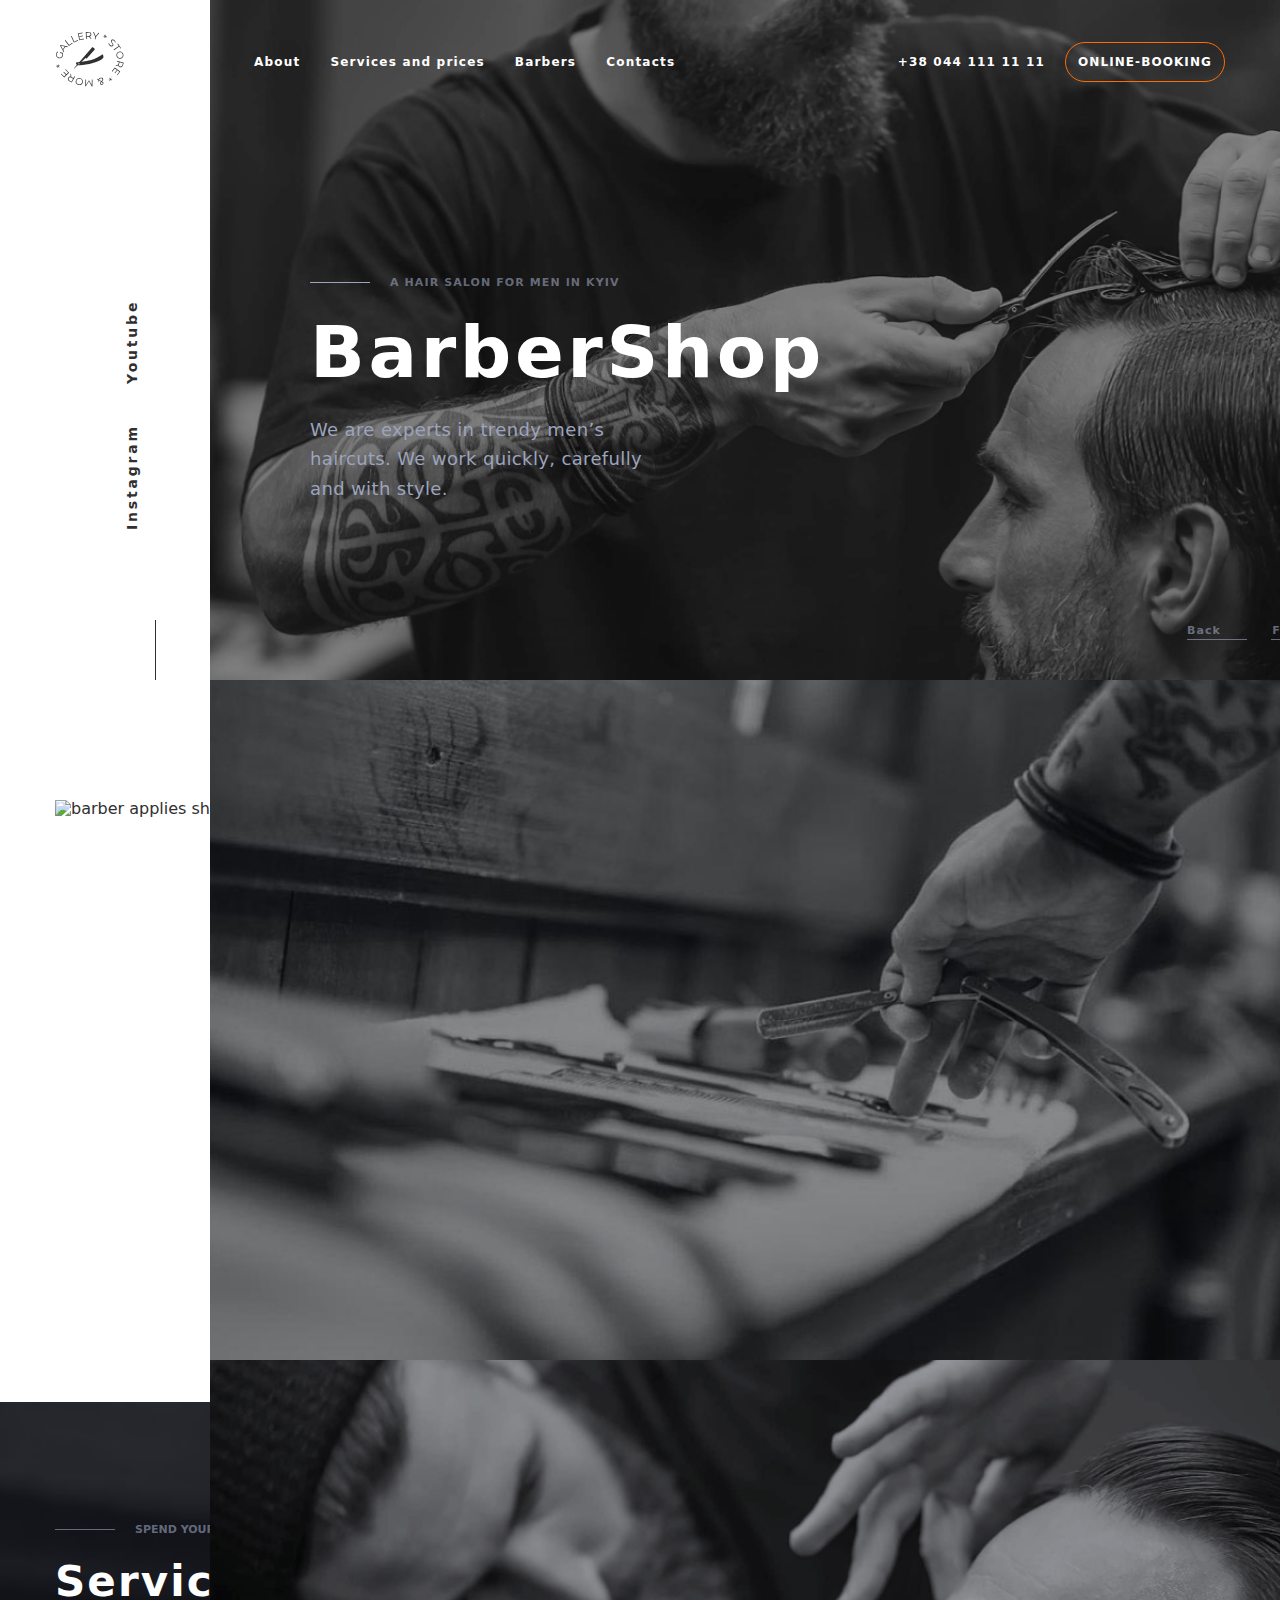
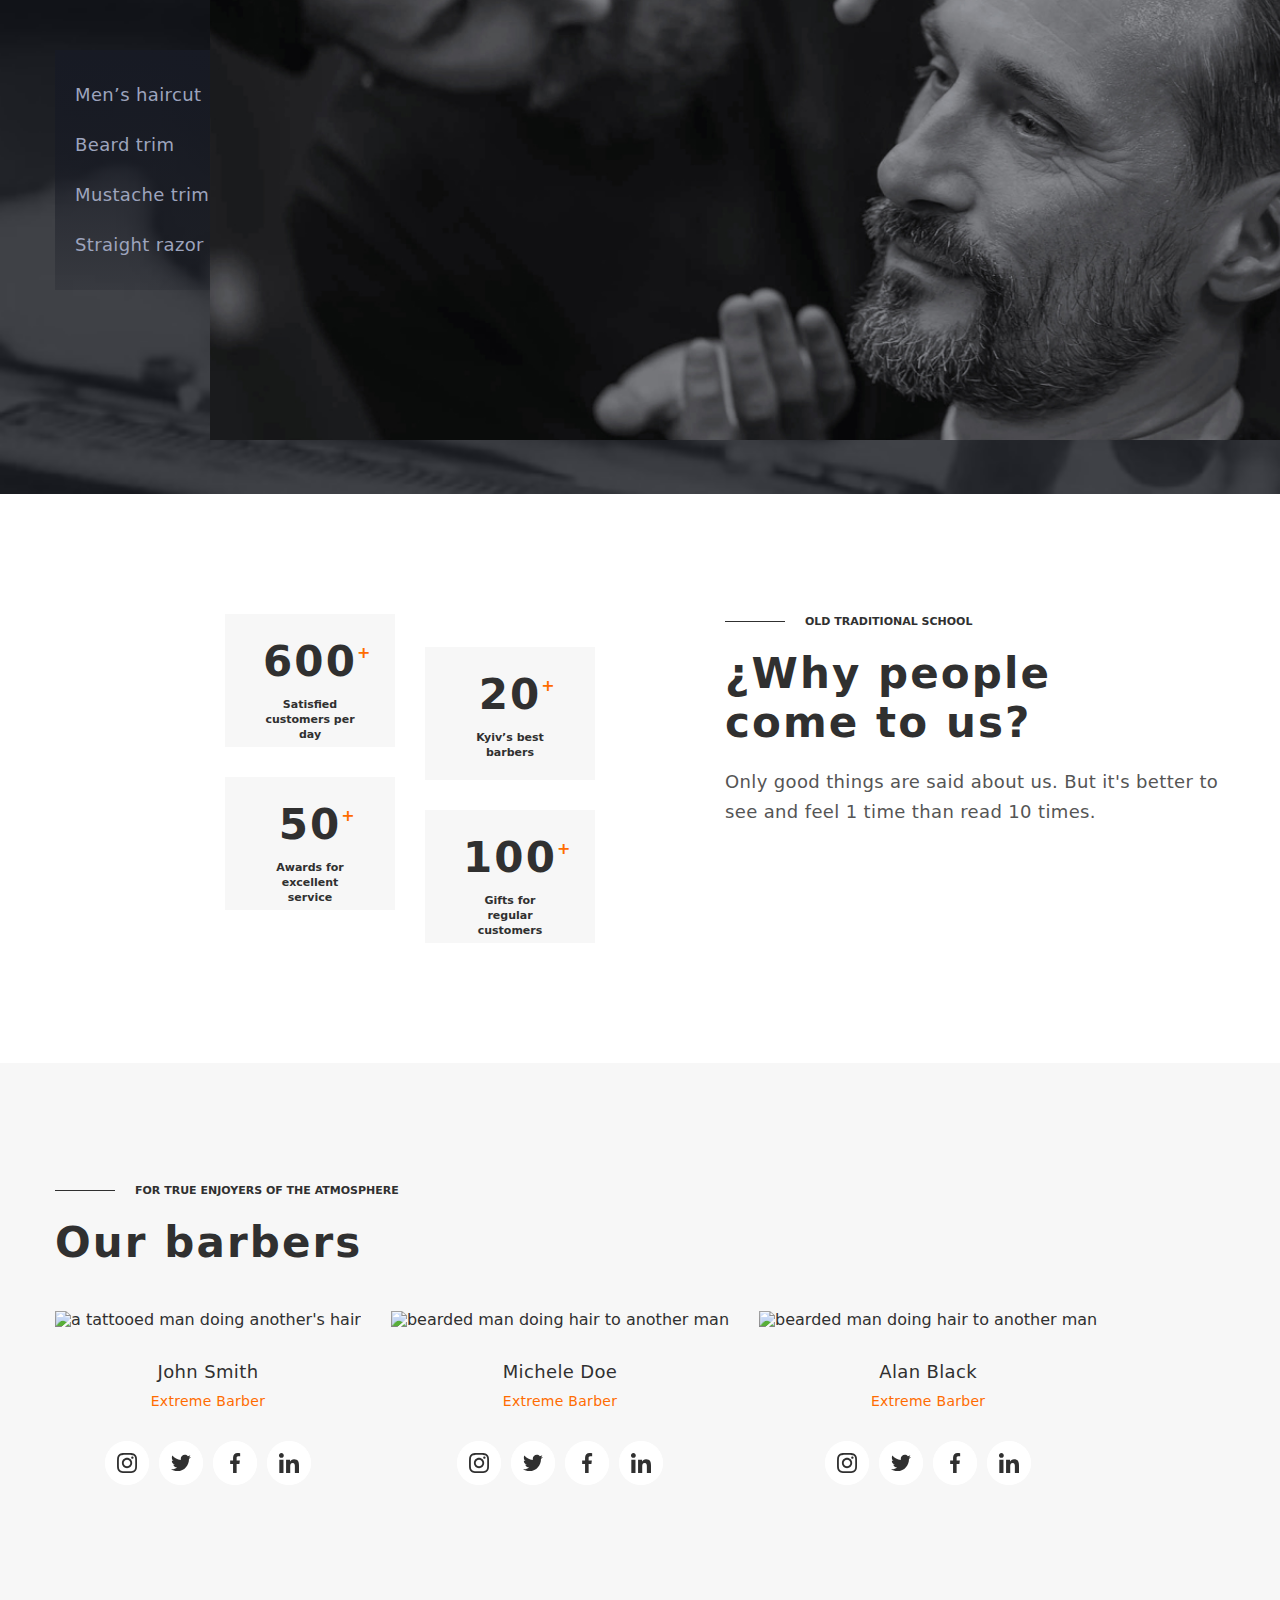
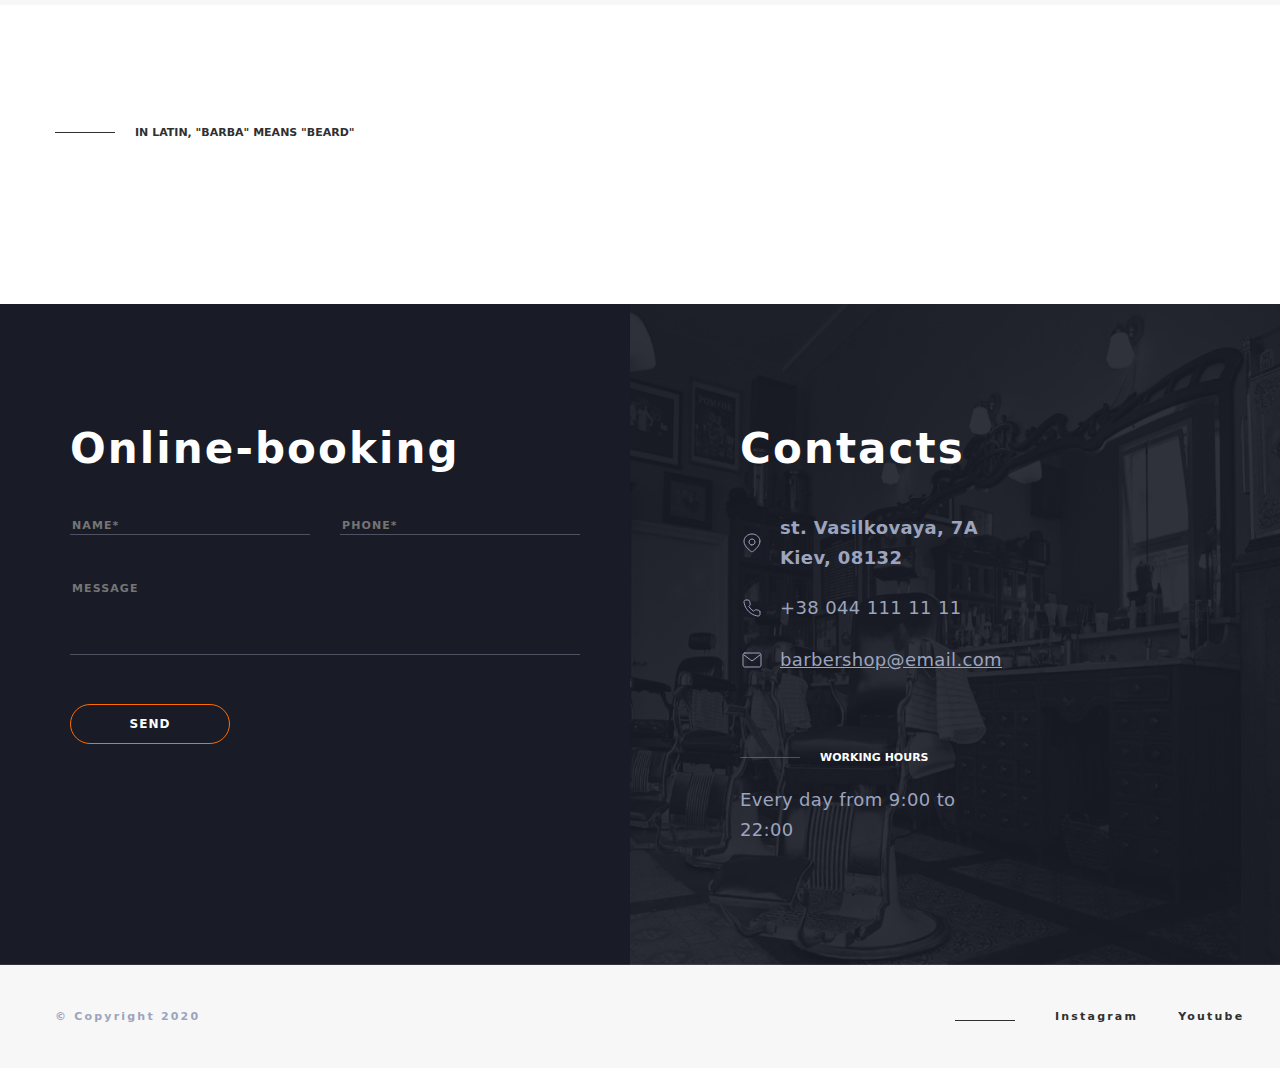
==== commit 37b35519: "add slider for background images in hero" ====
--- a/index.html
+++ b/index.html
@@ -8,6 +8,13 @@
     <title>Barbershop</title>
     <link rel="preconnect" href="https://fonts.googleapis.com" />
     <link rel="preconnect" href="https://fonts.gstatic.com" crossorigin />
+
+    <link
+      rel="stylesheet"
+      type="text/css"
+      href="//cdn.jsdelivr.net/npm/slick-carousel@1.8.1/slick/slick.css"
+    />
+
     <link
       href="https://fonts.googleapis.com/css2?family=Open+Sans:wght@400;600;700&family=Raleway:wght@700&display=swap"
       rel="stylesheet"
@@ -20,93 +27,98 @@
       crossorigin="anonymous"
       referrerpolicy="no-referrer"
     />
+
     <link rel="stylesheet" href="./css/main.css" />
   </head>
   <body>
-    <div class="header-hero-bacground">
-      <header class="header">
-        <div class="container">
-          <a class="logo" href="./index.html">
-            <svg width="69" height="55">
-              <use href="./img/icons.svg#logo"></use>
-            </svg>
-          </a>
-          <nav class="navigate">
-            <ul class="header__list">
-              <li class="header__item">
-                <a class="header__link" href="">About</a>
-              </li>
-              <li class="header__item">
-                <a class="header__link" href="">Services and prices</a>
-              </li>
-              <li class="header__item">
-                <a class="header__link" href="">Barbers</a>
-              </li>
-              <li class="header__item">
-                <a class="header__link" href="">Contacts</a>
-              </li>
-            </ul>
-          </nav>
-          <div class="header__contact">
-            <a class="tel__link" href="tel:380441111111">+38 044 111 11 11</a>
-            <button class="booking-button" type="button">Online-booking</button>
+    <header class="header">
+      <div class="container header__wrap">
+        <a class="logo" href="./index.html">
+          <svg width="69" height="55">
+            <use href="./img/icons.svg#logo"></use>
+          </svg>
+        </a>
+        <nav class="navigate">
+          <ul class="header__list">
+            <li class="header__item">
+              <a class="header__link" href="">About</a>
+            </li>
+            <li class="header__item">
+              <a class="header__link" href="">Services and prices</a>
+            </li>
+            <li class="header__item">
+              <a class="header__link" href="">Barbers</a>
+            </li>
+            <li class="header__item">
+              <a class="header__link" href="">Contacts</a>
+            </li>
+          </ul>
+        </nav>
+        <div class="header__contact">
+          <a class="tel__link" href="tel:380441111111">+38 044 111 11 11</a>
+          <button class="booking-button" type="button">Online-booking</button>
+        </div>
+
+        <!-- MOB-MENU -->
+        <button type="button" class="menu-open" data-menu-open>
+          <svg width="40" height="40">
+            <use href="./img/icons.svg#menu"></use>
+          </svg>
+        </button>
+
+        <div class="mob-menu is-hidden" data-menu>
+          <div class="mob-menu-wrap">
+            <div>
+              <button type="button" class="menu-close" data-menu-close>
+                <svg width="40" height="40">
+                  <use href="./img/icons.svg#close"></use>
+                </svg>
+              </button>
+
+              <ul class="mob-menu__list">
+                <li class="mob-menu__item">
+                  <a class="mob-menu__link current" href="">About</a>
+                </li>
+                <li class="mob-menu__item">
+                  <a class="mob-menu__link" href="">Services and prices</a>
+                </li>
+                <li class="mob-menu__item">
+                  <a class="mob-menu__link" href="">Barbers</a>
+                </li>
+                <li class="mob-menu__item">
+                  <a class="mob-menu__link" href="">Contacts</a>
+                </li>
+              </ul>
+            </div>
+
+            <div class="mob-menu__bott-wrap">
+              <a class="mob-menu__tel" href="tel:380441111111"
+                >+38 044 111 11 11</a
+              >
+              <button class="mob-menu__booking-button" type="button">
+                Online-booking
+              </button>
+
+              <ul class="mob-menu__soc-list">
+                <li class="mob-menu__soc-item">
+                  <a href="" class="mob-menu__soc-link">Instagram</a>
+                </li>
+                <li class="mob-menu__soc-item">
+                  <a href="" class="mob-menu__soc-link">Youtube</a>
+                </li>
+              </ul>
+            </div>
           </div>
-
-          <!-- MOB-MENU -->
-          <button type="button" class="menu-open" data-menu-open>
-            <svg width="40" height="40">
-              <use href="./img/icons.svg#menu"></use>
-            </svg>
-          </button>
-
-          <div class="mob-menu is-hidden" data-menu>
-            <div class="mob-menu-wrap">
-              <div>
-                <button type="button" class="menu-close" data-menu-close>
-                  <svg width="40" height="40">
-                    <use href="./img/icons.svg#close"></use>
-                  </svg>
-                </button>
-
-                <ul class="mob-menu__list">
-                  <li class="mob-menu__item">
-                    <a class="mob-menu__link current" href="">About</a>
-                  </li>
-                  <li class="mob-menu__item">
-                    <a class="mob-menu__link" href="">Services and prices</a>
-                  </li>
-                  <li class="mob-menu__item">
-                    <a class="mob-menu__link" href="">Barbers</a>
-                  </li>
-                  <li class="mob-menu__item">
-                    <a class="mob-menu__link" href="">Contacts</a>
-                  </li>
-                </ul>
-              </div>
-
-              <div class="mob-menu__bott-wrap">
-                <a class="mob-menu__tel" href="tel:380441111111"
-                  >+38 044 111 11 11</a
-                >
-                <button class="mob-menu__booking-button" type="button">
-                  Online-booking
-                </button>
-
-                <ul class="mob-menu__soc-list">
-                  <li class="mob-menu__soc-item">
-                    <a href="" class="mob-menu__soc-link">Instagram</a>
-                  </li>
-                  <li class="mob-menu__soc-item">
-                    <a href="" class="mob-menu__soc-link">Youtube</a>
-                  </li>
-                </ul>
-              </div>
-            </div>
-          </div>
-        </div>
-      </header>
-
+        </div>
+      </div>
+    </header>
+    <main>
       <section class="hero">
+        <div class="background-slides background-slides--desibled">
+          <div class="slide-1"></div>
+          <div class="slide-2"></div>
+          <div class="slide-3"></div>
+        </div>
         <div class="container hero__wrap">
           <ul class="social-link social-link--disabled">
             <li class="social-link__item">
@@ -116,18 +128,25 @@
               <a href="" class="social-link__link">Youtube</a>
             </li>
           </ul>
-          <div>
+          <div class="hero__wrap-content">
+            <div class="background-slides background-slides--anabled">
+              <div class="slide-1"></div>
+              <div class="slide-2"></div>
+              <div class="slide-3"></div>
+            </div>
             <p class="hero__uptitle">A hair salon for men in Kyiv</p>
             <h1 class="hero__title">BarberShop</h1>
             <p class="hero__descr">
               We are experts in trendy men’s haircuts. We work quickly,
               carefully and with style.
             </p>
+            <div class="slick-btn-wrap">
+              <button type="button" class="prev slick-btn">Back</button>
+              <button type="button" class="next slick-btn">Forward</button>
+            </div>
           </div>
         </div>
       </section>
-    </div>
-    <main>
       <section class="about">
         <div class="container">
           <div class="about__wrap">
@@ -149,6 +168,7 @@
                     media="(min-width: 1200px)"
                   />
                   <img
+                    class="about__img-one"
                     src="./img/about/about-first-img-tablet.jpg"
                     alt="barber applies shaving cream to the client's neck"
                     height="445"
@@ -172,6 +192,7 @@
                     media="(min-width: 1200px)"
                   />
                   <img
+                    class="about__img-two"
                     src="./img/about/about-second-img-tablet.jpg"
                     alt="the barber shaves the client's head"
                     height="445"
@@ -633,84 +654,91 @@
           </ul>
         </div>
       </section>
-      <section class="boooking-form">
-        <div class="container">
-          <div class="boooking-form__form-wrap">
-            <form class="boooking-form__fill">
-              <p class="boooking-form__title">Online-booking</p>
-              <div class="boooking-form__wrap">
-                <input
-                  class="boooking-form__input"
-                  type="text"
-                  placeholder="Name*"
-                />
-                <input
-                  class="boooking-form__input"
-                  type="tel"
-                  placeholder="Phone*"
-                />
+      <div class="bottom-bacground-box">
+        <div class="contact-from__wrap">
+          <section class="boooking-form">
+            <div class="container">
+              <div class="boooking-form__form-wrap">
+                <form class="boooking-form__fill">
+                  <p class="boooking-form__title">Online-booking</p>
+                  <div class="boooking-form__wrap">
+                    <input
+                      class="boooking-form__input"
+                      type="text"
+                      placeholder="Name*"
+                    />
+                    <input
+                      class="boooking-form__input"
+                      type="tel"
+                      placeholder="Phone*"
+                    />
+                  </div>
+                  <textarea
+                    class="boooking-form__textarea"
+                    name="comment"
+                    id="comment"
+                    cols="30"
+                    rows="10"
+                    placeholder="Message"
+                  ></textarea>
+                  <button class="boooking-form__btn" type="submit">send</button>
+                </form>
               </div>
-              <textarea
-                class="boooking-form__textarea"
-                name="comment"
-                id="comment"
-                cols="30"
-                rows="10"
-                placeholder="Message"
-              ></textarea>
-              <button class="boooking-form__btn" type="submit">send</button>
-            </form>
-          </div>
-        </div>
-      </section>
-      <section class="contact">
-        <div class="container">
-          <div class="contact__wrap">
-            <div class="contact__adress-wrap">
-              <p class="contact__title">Contacts</p>
-              <address class="contact__address">
-                <svg class="contact__icon" width="24" height="24">
-                  <use href="./img/icons.svg#map-pin"></use>
-                </svg>
-                <span class="contact__adress"
-                  >st. Vasilkovaya, 7A Kiev, 08132</span
-                >
-              </address>
-              <ul class="contact__list">
-                <li class="contact__item">
-                  <span class="contact__box">
+            </div>
+          </section>
+          <section class="contact">
+            <div class="container">
+              <div class="contact__wrap">
+                <div class="contact__adress-wrap">
+                  <p class="contact__title">Contacts</p>
+                  <address class="contact__address">
                     <svg class="contact__icon" width="24" height="24">
-                      <use href="./img/icons.svg#phone"></use>
+                      <use href="./img/icons.svg#map-pin"></use>
                     </svg>
-                    <a class="contact__link" href="tel:380441111111"
-                      >+38 044 111 11 11</a
+
+                    <a
+                      href="https://www.google.com.ua/maps/search/st.+Vasilkovaya,+7A+Kiev,+08132/@50.3811223,30.3340526,13z/data=!3m1!4b1?hl=ru"
+                      class="contact__adress"
+                      >st. Vasilkovaya, 7A Kiev, 08132</a
                     >
-                  </span>
-                </li>
-                <li class="contact__item">
-                  <span class="contact__box">
-                    <svg class="contact__icon" width="24" height="24">
-                      <use href="./img/icons.svg#mail"></use>
-                    </svg>
-                    <a
-                      class="contact__link contact__link--underline"
-                      href="mailto:barbershop@email.com"
-                    >
-                      barbershop@email.com
-                    </a></span
+                  </address>
+                  <ul class="contact__list">
+                    <li class="contact__item">
+                      <span class="contact__box">
+                        <svg class="contact__icon" width="24" height="24">
+                          <use href="./img/icons.svg#phone"></use>
+                        </svg>
+                        <a class="contact__link" href="tel:380441111111"
+                          >+38 044 111 11 11</a
+                        >
+                      </span>
+                    </li>
+                    <li class="contact__item">
+                      <span class="contact__box">
+                        <svg class="contact__icon" width="24" height="24">
+                          <use href="./img/icons.svg#mail"></use>
+                        </svg>
+                        <a
+                          class="contact__link contact__link--underline"
+                          href="mailto:barbershop@email.com"
+                        >
+                          barbershop@email.com
+                        </a></span
+                      >
+                    </li>
+                  </ul>
+                </div>
+                <div>
+                  <p class="contact__subtitle">Working hours</p>
+                  <span class="contact__date-time"
+                    >Every day from 9:00 to 22:00</span
                   >
-                </li>
-              </ul>
-            </div>
-            <div>
-              <p class="contact__subtitle">Working hours</p>
-              <span class="contact__date-time"
-                >Every day from 9:00 to 22:00</span
-              >
-            </div>
-          </div>
-        </div>
-      </section>
+                </div>
+              </div>
+            </div>
+          </section>
+        </div>
+      </div>
     </main>
     <footer class="footer">
       <div class="container">
@@ -727,7 +755,47 @@
         </div>
       </div>
     </footer>
-
+    <!-- <div class="test">
+      <div class="slide-1">
+        1 Lorem, ipsum dolor sit amet consectetur adipisicing elit. Voluptatibus
+        eveniet velit sapiente quae inventore quia, at numquam placeat.
+        Consequuntur, doloribus animi laborum atque deserunt ut deleniti
+        reprehenderit tempore facere impedit nihil totam cum placeat, non nam
+        eum vitae in? Iure minima, adipisci ad ex aliquid ipsum voluptatum
+        voluptatem tenetur repudiandae!
+      </div>
+      <div class="slide-2">
+        2 Lorem, ipsum dolor sit amet consectetur adipisicing elit. Totam eaque
+        illum rem non veritatis placeat ab consectetur est fugiat unde? Eaque
+        molestiae, tempora inventore veritatis, voluptatum laborum at recusandae
+        corporis omnis dolores eveniet distinctio debitis, itaque perferendis
+        ad! Beatae nisi vel eum repellat tempore quisquam optio recusandae
+        voluptatem! Tempora, fugit?
+      </div>
+      <div class="slide-3">
+        3 Lorem ipsum dolor, sit amet consectetur adipisicing elit. Dolorum,
+        itaque ipsam quaerat praesentium molestias pariatur autem veniam, ipsa
+        distinctio optio maxime ducimus tempore qui nesciunt atque deserunt quos
+        perspiciatis alias obcaecati illum? Illo, delectus, fugiat repellendus
+        ipsam eum iusto beatae corrupti minus iure recusandae sequi
+        consequuntur. Eum vero et excepturi?
+      </div>
+    </div> -->
     <script src="./js/mob-menu.js"></script>
+
+    <script
+      type="text/javascript"
+      src="//code.jquery.com/jquery-1.11.0.min.js"
+    ></script>
+    <script
+      type="text/javascript"
+      src="//code.jquery.com/jquery-migrate-1.2.1.min.js"
+    ></script>
+    <script
+      type="text/javascript"
+      src="//cdn.jsdelivr.net/npm/slick-carousel@1.8.1/slick/slick.min.js"
+    ></script>
+
+    <script src="./js/slider.js"></script>
   </body>
 </html>
--- a/css/main.css
+++ b/css/main.css
@@ -31,12 +31,12 @@
   margin: 0;
 }
 
-.social-link__link, .contact__link, .mob-menu__soc-link, .mob-menu__tel, .mob-menu__link, .socials__link, .logo {
+.social-link__link, .contact__link, .contact__adress, .mob-menu__soc-link, .mob-menu__tel, .mob-menu__link, .header__link, .tel__link, .socials__link, .logo {
   text-decoration: none;
   color: var(--primary-link-color);
 }
 
-.booking-button, .menu-close, .menu-open {
+.boooking-form__btn, .booking-button, .menu-close, .menu-open, .next, .prev {
   display: inline-block;
   border: transparent;
   background-color: transparent;
@@ -369,43 +369,211 @@
   overflow: hidden;
 }
 
-.header-hero-bacground {
-  background-image: -webkit-gradient(linear, left top, left bottom, from(rgba(25, 28, 38, 0.2))), url(../img/bcg-img/barber-mobile.jpg);
-  background-image: linear-gradient(rgba(25, 28, 38, 0.2)), url(../img/bcg-img/barber-mobile.jpg);
+.background-slides {
+  position: absolute;
+  z-index: -5;
+  width: 100%;
+  height: 610px;
+}
+
+.background-slides--anabled {
+  position: absolute;
+  top: 0;
+  left: 0;
+  display: none;
+  height: 100%;
+}
+@media screen and (min-width: 768px) {
+  .background-slides--anabled {
+    display: block;
+  }
+}
+
+@media screen and (min-width: 768px) {
+  .background-slides--desibled {
+    display: none;
+  }
+}
+
+.slide-1 {
+  height: 610px;
+  background: -webkit-gradient(linear, left top, left bottom, from(rgba(25, 28, 38, 0.2)), to(rgba(25, 28, 38, 0.2))), url(../../../images/backgrounds/mob/background-mob-1-1x.jpg);
+  background: linear-gradient(rgba(25, 28, 38, 0.2), rgba(25, 28, 38, 0.2)), url(../../../images/backgrounds/mob/background-mob-1-1x.jpg);
   background-size: cover;
   background-position: center;
   background-repeat: no-repeat;
 }
+@media screen and (min-width: 768px) {
+  .slide-1 {
+    height: 680px;
+  }
+}
 @media (min-device-pixel-ratio: 2), (-webkit-min-device-pixel-ratio: 2), (min-resolution: 192dpi), (min-resolution: 2dppx) {
-  .header-hero-bacground {
-    background-image: url(../img/bcg-img/barber-mobile-2x.jpg);
-  }
-}
-@media screen and (min-width: 768px) {
-  .header-hero-bacground {
-    background-image: url(../img/bcg-img/barber-tablet.jpg);
+  .slide-1 {
+    background-image: url(../../../images/backgrounds/mob/background-mob-1-2x.jpg);
+  }
+}
+@media screen and (min-width: 768px) {
+  .slide-1 {
+    background-image: url(../../../images/backgrounds/tab/background-tab-1-1x.jpg);
   }
 }
 @media (min-device-pixel-ratio: 2), (-webkit-min-device-pixel-ratio: 2), (min-resolution: 192dpi), (min-resolution: 2dppx) {
-  .header-hero-bacground {
-    background-image: url(../img/bcg-img/barber-tablet-2x.jpg);
-  }
-}
-@media screen and (min-width: 1200px) {
-  .header-hero-bacground {
-    background-image: url(../img/bcg-img/barber-desctop.jpg);
+  .slide-1 {
+    background-image: url(../../../images/backgrounds/tab/background-tab-1-2x.jpg);
+  }
+}
+@media screen and (min-width: 1200px) {
+  .slide-1 {
+    background-image: url(../../../images/backgrounds/desk/background-desk-1-1x.jpg);
   }
 }
 @media (min-device-pixel-ratio: 2), (-webkit-min-device-pixel-ratio: 2), (min-resolution: 192dpi), (min-resolution: 2dppx) {
-  .header-hero-bacground {
-    background-image: url(../img/bcg-img/barber-desctop-2x.jpg);
-  }
+  .slide-1 {
+    background-image: url(../../../images/backgrounds/desk/background-desk-1-2x.jpg);
+  }
+}
+
+.slide-2 {
+  height: 610px;
+  background: -webkit-gradient(linear, left top, left bottom, from(rgba(25, 28, 38, 0.2)), to(rgba(25, 28, 38, 0.2))), url(../../../images/backgrounds/mob/background-mob-2-1x.jpg);
+  background: linear-gradient(rgba(25, 28, 38, 0.2), rgba(25, 28, 38, 0.2)), url(../../../images/backgrounds/mob/background-mob-2-1x.jpg);
+  background-size: cover;
+  background-position: center;
+  background-repeat: no-repeat;
+}
+@media screen and (min-width: 768px) {
+  .slide-2 {
+    height: 680px;
+  }
+}
+@media (min-device-pixel-ratio: 2), (-webkit-min-device-pixel-ratio: 2), (min-resolution: 192dpi), (min-resolution: 2dppx) {
+  .slide-2 {
+    background-image: url(../../../images/backgrounds/mob/background-mob-2-2x.jpg);
+  }
+}
+@media screen and (min-width: 768px) {
+  .slide-2 {
+    background-image: url(../../../images/backgrounds/tab/background-tab-2-1x.jpg);
+  }
+}
+@media (min-device-pixel-ratio: 2), (-webkit-min-device-pixel-ratio: 2), (min-resolution: 192dpi), (min-resolution: 2dppx) {
+  .slide-2 {
+    background-image: url(../../../images/backgrounds/tab/background-tab-2-2x.jpg);
+  }
+}
+@media screen and (min-width: 1200px) {
+  .slide-2 {
+    background-image: url(../../../images/backgrounds/desk/background-desk-2-1x.jpg);
+  }
+}
+@media (min-device-pixel-ratio: 2), (-webkit-min-device-pixel-ratio: 2), (min-resolution: 192dpi), (min-resolution: 2dppx) {
+  .slide-2 {
+    background-image: url(../../../images/backgrounds/desk/background-desk-2-2x.jpg);
+  }
+}
+
+.slide-3 {
+  height: 610px;
+  background: -webkit-gradient(linear, left top, left bottom, from(rgba(25, 28, 38, 0.2)), to(rgba(25, 28, 38, 0.2))), url(../../../images/backgrounds/mob/background-mob-3-1x.jpg);
+  background: linear-gradient(rgba(25, 28, 38, 0.2), rgba(25, 28, 38, 0.2)), url(../../../images/backgrounds/mob/background-mob-3-1x.jpg);
+  background-size: cover;
+  background-position: center;
+  background-repeat: no-repeat;
+}
+@media screen and (min-width: 768px) {
+  .slide-3 {
+    height: 680px;
+  }
+}
+@media (min-device-pixel-ratio: 2), (-webkit-min-device-pixel-ratio: 2), (min-resolution: 192dpi), (min-resolution: 2dppx) {
+  .slide-3 {
+    background-image: url(../../../images/backgrounds/mob/background-mob-3-2x.jpg);
+  }
+}
+@media screen and (min-width: 768px) {
+  .slide-3 {
+    background-image: url(../../../images/backgrounds/tab/background-tab-3-1x.jpg);
+  }
+}
+@media (min-device-pixel-ratio: 2), (-webkit-min-device-pixel-ratio: 2), (min-resolution: 192dpi), (min-resolution: 2dppx) {
+  .slide-3 {
+    background-image: url(../../../images/backgrounds/tab/background-tab-3-2x.jpg);
+  }
+}
+@media screen and (min-width: 1200px) {
+  .slide-3 {
+    background-image: url(../../../images/backgrounds/desk/background-desk-3-1x.jpg);
+  }
+}
+@media (min-device-pixel-ratio: 2), (-webkit-min-device-pixel-ratio: 2), (min-resolution: 192dpi), (min-resolution: 2dppx) {
+  .slide-3 {
+    background-image: url(../../../images/backgrounds/desk/background-desk-3-2x.jpg);
+  }
+}
+
+.slick-btn-wrap {
+  display: none;
+}
+@media screen and (min-width: 768px) {
+  .slick-btn-wrap {
+    z-index: 20;
+    position: absolute;
+    bottom: 40px;
+    right: 20px;
+    display: -webkit-box;
+    display: -ms-flexbox;
+    display: flex;
+    gap: 24px;
+  }
+}
+
+.slick-btn {
+  width: 60px;
+  position: relative;
+  border-bottom: 1px solid rgba(157, 164, 189, 0.6);
+  font-weight: 600;
+  font-size: 11px;
+  line-height: 1.3636363636;
+  letter-spacing: 0.1em;
+}
+
+.prev {
+  text-align: left;
+  color: rgba(157, 164, 189, 0.6);
+  border-radius: 0;
+  -webkit-transition: 250ms linear;
+  transition: 250ms linear;
+}
+.prev:active, .prev:hover, .prev:focus {
+  color: #fff;
+  border-bottom: 1px solid #fff;
+  -webkit-transform: transition;
+          transform: transition;
+}
+
+.next {
+  text-align: right;
+  border-radius: 0;
+  color: rgba(157, 164, 189, 0.6);
+  -webkit-transition: 250ms linear;
+  transition: 250ms linear;
+}
+.next:active, .next:hover, .next:focus {
+  color: #fff;
+  border-bottom: 1px solid #fff;
+  -webkit-transform: transition;
+          transform: transition;
 }
 
 .logo {
   display: block;
-  padding-top: 40px;
   fill: #fff;
+}
+@media screen and (min-width: 768px) {
+  .logo {
+    fill: #303030;
+  }
 }
 
 .socials {
@@ -422,11 +590,23 @@
 }
 
 .socials__item {
+  width: 44px;
+  height: 44px;
   background-color: #FFFFFF;
   border-radius: 50%;
-}
-.socials__item:hover, .socials__item:focus, .socials__item.socials-link {
+  color: #303030;
+}
+
+.socials__link {
+  width: 100%;
+  height: 100%;
+  -webkit-transition: 250ms linear;
+  transition: 250ms linear;
+}
+.socials__link:hover, .socials__link:focus {
   color: #FF6C00;
+  -webkit-transform: transition;
+          transform: transition;
 }
 
 .socials__icon {
@@ -434,21 +614,127 @@
 }
 
 .header {
-  position: fixed;
+  position: absolute;
   width: 100%;
   z-index: 100;
-  background-color: rgba(25, 28, 38, 0.2);
-}
-
-@media screen and (max-width: 768px) {
+  top: 0;
+  padding-top: 40px;
+  padding-bottom: 40px;
+}
+@media screen and (min-width: 768px) {
+  .header {
+    padding-top: 32px;
+    padding-bottom: 32px;
+  }
+}
+
+.header__wrap {
+  display: -webkit-box;
+  display: -ms-flexbox;
+  display: flex;
+}
+@media screen and (min-width: 1200px) {
+  .header__wrap {
+    -webkit-box-align: center;
+        -ms-flex-align: center;
+            align-items: center;
+  }
+}
+
+.navigate {
+  display: none;
+  margin-left: 70px;
+}
+@media screen and (min-width: 768px) {
   .navigate {
-    display: none;
-  }
-}
-
-@media screen and (max-width: 768px) {
+    display: block;
+  }
+}
+@media screen and (min-width: 1200px) {
+  .navigate {
+    margin-left: 130px;
+  }
+}
+
+.header__contact {
+  display: none;
+  margin-left: auto;
+  font-weight: 600;
+  font-size: 12px;
+  line-height: 1.3333333333;
+  text-align: center;
+  letter-spacing: 0.1em;
+  text-transform: uppercase;
+  color: #FFFFFF;
+}
+@media screen and (min-width: 768px) {
   .header__contact {
-    display: none;
+    display: -webkit-box;
+    display: -ms-flexbox;
+    display: flex;
+    -webkit-box-orient: vertical;
+    -webkit-box-direction: reverse;
+        -ms-flex-direction: column-reverse;
+            flex-direction: column-reverse;
+    gap: 20px;
+  }
+}
+@media screen and (min-width: 1200px) {
+  .header__contact {
+    -webkit-box-orient: unset;
+    -webkit-box-direction: unset;
+        -ms-flex-direction: unset;
+            flex-direction: unset;
+    -webkit-box-align: center;
+        -ms-flex-align: center;
+            align-items: center;
+  }
+}
+.header__contact .booking-button {
+  color: #FFFFFF;
+}
+
+.tel__link {
+  -webkit-transition: 250ms linear;
+  transition: 250ms linear;
+}
+.tel__link:hover, .tel__link:focus {
+  color: #FF6C00;
+  -webkit-transform: transition;
+          transform: transition;
+}
+
+.header__list {
+  display: -webkit-box;
+  display: -ms-flexbox;
+  display: flex;
+  gap: 16px;
+  font-weight: 600;
+  font-size: 12px;
+  line-height: 1.3333333333;
+  letter-spacing: 0.1em;
+  color: #FFFFFF;
+}
+@media screen and (min-width: 1200px) {
+  .header__list {
+    gap: 30px;
+  }
+}
+
+.header__link {
+  display: inline-block;
+  padding-top: 12px;
+  -webkit-transition: 250ms linear;
+  transition: 250ms linear;
+}
+.header__link:hover, .header__link:focus {
+  color: #FF6C00;
+  -webkit-transform: transition;
+          transform: transition;
+}
+@media screen and (min-width: 1200px) {
+  .header__link {
+    padding-top: 0;
   }
 }
 
@@ -539,6 +825,9 @@
   font-weight: 600;
   font-size: 18px;
 }
+.mob-menu__link:hover, .mob-menu__link:focus {
+  color: #FF6C00;
+}
 
 .current {
   color: var(--accent-color);
@@ -548,6 +837,9 @@
   font-weight: 600;
   font-size: 18px;
   text-transform: uppercase;
+}
+.mob-menu__tel:hover, .mob-menu__tel:focus {
+  color: #FF6C00;
 }
 
 .mob-menu__booking-button {
@@ -599,6 +891,10 @@
   margin-bottom: 24px;
 }
 
+.mob-menu__soc-link:hover, .mob-menu__soc-link:focus {
+  color: #FF6C00;
+}
+
 .booking-button {
   width: 160px;
   height: 40px;
@@ -612,36 +908,96 @@
   border: 1px solid var(--accent-color);
   border-radius: 25px;
   background-color: transparent;
+  -webkit-transition: 250ms linear;
+  transition: 250ms linear;
 }
 .booking-button:hover, .booking-button:focus {
   background-color: #FF6C00;
+  -webkit-transform: transition;
+          transform: transition;
   color: #fff;
 }
 
 .hero {
+  position: relative;
   z-index: 15;
-  padding-top: 280px;
+  top: 0;
+  left: 0;
+}
+.hero .social-link {
+  width: 90px;
+  -ms-flex-wrap: nowrap;
+      flex-wrap: nowrap;
+  -webkit-box-align: center;
+      -ms-flex-align: center;
+          align-items: center;
+  gap: 40px;
+  -webkit-writing-mode: vertical-rl;
+      -ms-writing-mode: tb-rl;
+          writing-mode: vertical-rl;
+  -webkit-transform: rotate(-180deg);
+          transform: rotate(-180deg);
+  padding: 100px 0 0 0;
+}
+.hero .social-link::before {
+  display: none;
+}
+.hero .social-link::after {
+  position: absolute;
+  content: "";
+  top: 0;
+  left: 44px;
+  background-color: #303030;
+  height: 60px;
+  width: 1px;
+}
+@media screen and (min-width: 1200px) {
+  .hero .social-link::after {
+    left: 54px;
+  }
+}
+@media screen and (min-width: 1200px) {
+  .hero .social-link {
+    width: 155px;
+    padding: 150px 0 0 0;
+  }
+}
+
+.hero__wrap-content {
+  position: relative;
+  padding-top: 208px;
   padding-bottom: 209px;
-  height: 580px;
-}
-@media screen and (min-width: 768px) {
-  .hero {
+  width: 100%;
+  padding-left: 2px;
+  padding-right: 5px;
+}
+@media screen and (min-width: 480px) {
+  .hero__wrap-content {
+    padding-left: 31px;
+    padding-right: 113px;
+  }
+}
+@media screen and (min-width: 768px) {
+  .hero__wrap-content {
+    padding-top: 272px;
+    padding-bottom: 237px;
     height: 680px;
-    padding-top: 178px;
-    padding-bottom: 237px;
-  }
-}
-@media screen and (min-width: 1200px) {
-  .hero {
+    width: 570px;
+    margin-left: auto;
+    padding-left: 90px;
+    padding-right: 120px;
+  }
+}
+@media screen and (min-width: 1200px) {
+  .hero__wrap-content {
     padding-top: 178px;
     padding-bottom: 208px;
-  }
-}
-.hero .social-link {
-  -ms-flex-wrap: nowrap;
-      flex-wrap: nowrap;
-  width: 270px;
-  gap: 40px;
+    width: 1170px;
+    height: 680px;
+    padding-top: 272px;
+    padding-left: 100px;
+    padding-right: 526px;
+  }
 }
 
 @media screen and (min-width: 768px) {
@@ -681,12 +1037,29 @@
   letter-spacing: 0.05em;
   color: #FFFFFF;
 }
+@media screen and (min-width: 1200px) {
+  .hero__title {
+    font-size: 72px;
+    line-height: 1.1805555556;
+  }
+}
 
 .hero__descr {
+  font-size: 16px;
   line-height: 1.625;
   letter-spacing: 0.02em;
   color: #9DA4BD;
 }
+@media screen and (min-width: 768px) {
+  .hero__descr {
+    font-size: 18px;
+  }
+}
+@media screen and (min-width: 1200px) {
+  .hero__descr {
+    width: 340px;
+  }
+}
 
 .about {
   padding-top: 84px;
@@ -696,6 +1069,12 @@
   .about {
     padding-top: 100px;
     padding-bottom: 100px;
+  }
+}
+@media screen and (min-width: 1200px) {
+  .about {
+    padding-top: 120px;
+    padding-bottom: 120px;
   }
 }
 
@@ -720,9 +1099,40 @@
     display: block;
   }
 }
+@media screen and (min-width: 1200px) {
+  .about__list {
+    display: -webkit-box;
+    display: -ms-flexbox;
+    display: flex;
+    gap: 30px;
+  }
+}
 
 .about__item:not(:last-child) {
   margin-bottom: 30px;
+}
+@media screen and (min-width: 1200px) {
+  .about__item:not(:last-child) {
+    margin-bottom: 0;
+  }
+}
+
+.about__img-one {
+  height: 251px;
+}
+@media screen and (min-width: 1200px) {
+  .about__img-one {
+    height: 482px;
+  }
+}
+
+.about__img-two {
+  height: 251px;
+}
+@media screen and (min-width: 1200px) {
+  .about__img-two {
+    height: 482px;
+  }
 }
 
 .about__uptitle {
@@ -747,11 +1157,21 @@
 
 .about__title {
   margin-bottom: 20px;
-  width: 306px;
   font-size: 28px;
   line-height: 1.1785714286;
   letter-spacing: 0.05em;
   color: #303030;
+}
+@media screen and (min-width: 480px) {
+  .about__title {
+    width: 306px;
+  }
+}
+@media screen and (min-width: 1200px) {
+  .about__title {
+    font-size: 42px;
+    width: 470px;
+  }
 }
 
 .about__descr {
@@ -761,10 +1181,22 @@
   letter-spacing: 0.02em;
   color: #555555;
 }
+@media screen and (min-width: 480px) {
+  .about__descr {
+    width: 400px;
+  }
+}
 @media screen and (min-width: 768px) {
   .about__descr {
     font-size: 18px;
     line-height: 1.6666666667;
+    width: 330px;
+  }
+}
+@media screen and (min-width: 1200px) {
+  .about__descr {
+    font-size: 18px;
+    width: 470px;
   }
 }
 
@@ -775,9 +1207,20 @@
   letter-spacing: 0.02em;
   color: #555555;
 }
+@media screen and (min-width: 480px) {
+  .about__text {
+    width: 400px;
+  }
+}
 @media screen and (min-width: 768px) {
   .about__text {
     margin-bottom: 77px;
+    width: 330px;
+  }
+}
+@media screen and (min-width: 1200px) {
+  .about__text {
+    width: 470px;
   }
 }
 
@@ -794,6 +1237,12 @@
   .service {
     padding-top: 100px;
     padding-bottom: 100px;
+  }
+}
+@media screen and (min-width: 1200px) {
+  .service {
+    padding-top: 120px;
+    padding-bottom: 120px;
   }
 }
 @media (min-device-pixel-ratio: 2), (-webkit-min-device-pixel-ratio: 2), (min-resolution: 192dpi), (min-resolution: 2dppx) {
@@ -857,6 +1306,16 @@
   margin-bottom: 44px;
   width: 100%;
 }
+@media screen and (min-width: 1200px) {
+  .service__lists-wrap {
+    display: -webkit-box;
+    display: -ms-flexbox;
+    display: flex;
+    gap: 30px;
+    background: none;
+    padding: 0;
+  }
+}
 
 .service__list {
   font-size: 14px;
@@ -872,6 +1331,25 @@
 }
 .service__list:not(:last-child) {
   margin-bottom: 20px;
+}
+@media screen and (min-width: 1200px) {
+  .service__list:not(:last-child) {
+    margin-bottom: 0;
+  }
+}
+@media screen and (min-width: 1200px) {
+  .service__list {
+    padding: 30px 20px;
+    width: 570px;
+  }
+  .service__list:nth-child(1) {
+    background: -webkit-gradient(linear, left top, left bottom, from(#171A24), to(rgba(23, 26, 36, 0.2)));
+    background: linear-gradient(180deg, #171A24 0%, rgba(23, 26, 36, 0.2) 100%);
+  }
+  .service__list:nth-child(2) {
+    background: -webkit-gradient(linear, left top, left bottom, from(#090B13), to(rgba(9, 11, 19, 0.2)));
+    background: linear-gradient(180deg, #090B13 0%, rgba(9, 11, 19, 0.2) 100%);
+  }
 }
 
 .service__item {
@@ -887,6 +1365,7 @@
   -webkit-box-pack: justify;
       -ms-flex-pack: justify;
           justify-content: space-between;
+  gap: 10px;
 }
 .service__item:not(:last-child) {
   margin-bottom: 20px;
@@ -899,6 +1378,30 @@
 .choice {
   padding-top: 84px;
   padding-bottom: 84px;
+}
+@media screen and (min-width: 768px) {
+  .choice {
+    padding-top: 100px;
+    padding-bottom: 100px;
+  }
+}
+@media screen and (min-width: 1200px) {
+  .choice {
+    padding-top: 120px;
+    padding-bottom: 120px;
+  }
+}
+
+@media screen and (min-width: 1200px) {
+  .choice__wrap {
+    display: -webkit-box;
+    display: -ms-flexbox;
+    display: flex;
+    -webkit-box-orient: horizontal;
+    -webkit-box-direction: reverse;
+        -ms-flex-direction: row-reverse;
+            flex-direction: row-reverse;
+  }
 }
 
 .choice__uptitle {
@@ -934,6 +1437,11 @@
     width: 418px;
   }
 }
+@media screen and (min-width: 768px) {
+  .choice__title {
+    width: 440px;
+  }
+}
 
 .choice__text {
   margin-bottom: 44px;
@@ -948,6 +1456,11 @@
     width: 375px;
   }
 }
+@media screen and (min-width: 768px) {
+  .choice__text {
+    width: 500px;
+  }
+}
 
 .choice__list-wrap {
   display: -webkit-box;
@@ -968,6 +1481,12 @@
     width: 450px;
   }
 }
+@media screen and (min-width: 1200px) {
+  .choice__list-wrap {
+    width: 370px;
+    margin: 0 130px 0 0;
+  }
+}
 
 .choice__list {
   -ms-flex-preferred-size: calc((100% - 10px) / 2);
@@ -978,14 +1497,9 @@
     -ms-flex-preferred-size: calc((100% - 30px) / 2);
         flex-basis: calc((100% - 30px) / 2);
   }
-  .choice__list:not(:first-child) {
-    margin-top: 33px;
-  }
-}
-@media screen and (min-width: 480px) and (min-width: 768px) {
-  .choice__list:not(:first-child) {
-    margin-top: 0;
-  }
+}
+.choice__list:not(:first-child) {
+  margin-top: 33px;
 }
 
 .choice__item {
@@ -1054,11 +1568,22 @@
     padding-bottom: 100px;
   }
 }
+@media screen and (min-width: 1200px) {
+  .barbers {
+    padding-top: 120px;
+    padding-bottom: 120px;
+  }
+}
 
 @media screen and (min-width: 768px) {
   .barbers__wrap {
     width: 450px;
     margin: 0 auto;
+  }
+}
+@media screen and (min-width: 1200px) {
+  .barbers__wrap {
+    width: 100%;
   }
 }
 
@@ -1088,6 +1613,15 @@
   letter-spacing: 0.05em;
   color: #303030;
   margin-bottom: 44px;
+}
+
+@media screen and (min-width: 1200px) {
+  .barbers__list {
+    display: -webkit-box;
+    display: -ms-flexbox;
+    display: flex;
+    gap: 30px;
+  }
 }
 
 .barbers__item {
@@ -1105,6 +1639,11 @@
 .barbers__item:not(:last-child) {
   margin-bottom: 64px;
 }
+@media screen and (min-width: 1200px) {
+  .barbers__item:not(:last-child) {
+    margin-bottom: 0;
+  }
+}
 
 .barbers__image {
   margin-bottom: 30px;
@@ -1135,7 +1674,13 @@
 @media screen and (min-width: 768px) {
   .portfolio {
     padding-top: 100px;
-    padding-bottom: 10px;
+    padding-bottom: 100px;
+  }
+}
+@media screen and (min-width: 1200px) {
+  .portfolio {
+    padding-top: 120px;
+    padding-bottom: 120px;
   }
 }
 
@@ -1194,6 +1739,11 @@
             align-items: baseline;
   }
 }
+@media screen and (min-width: 1200px) {
+  .portfolio__list {
+    width: 1170px;
+  }
+}
 
 .portfolio__item:not(:last-child) {
   margin-bottom: 30px;
@@ -1209,8 +1759,15 @@
         flex-basis: calc((100% - 30px) / 2);
   }
 }
+@media screen and (min-width: 1200px) {
+  .portfolio__item {
+    -ms-flex-preferred-size: calc((100% - 90px) / 4);
+        flex-basis: calc((100% - 90px) / 4);
+  }
+}
 
 .contact {
+  width: 100%;
   padding-top: 84px;
   padding-bottom: 84px;
   background-color: #191C26;
@@ -1225,9 +1782,23 @@
     padding-bottom: 100px;
   }
 }
+@media screen and (min-width: 1200px) {
+  .contact {
+    padding-top: 120px;
+    padding-bottom: 120px;
+  }
+}
 @media (min-device-pixel-ratio: 2), (-webkit-min-device-pixel-ratio: 2), (min-resolution: 192dpi), (min-resolution: 2dppx) {
   .contact {
     background-image: url(../../img/contacts/contacts-bacgrd-mobile-2x.png);
+  }
+}
+@media screen and (min-width: 1200px) {
+  .contact {
+    background: none;
+    padding-left: 100px;
+    padding: 0 0 0 100px;
+    width: 366px;
   }
 }
 
@@ -1240,6 +1811,12 @@
     -webkit-box-align: center;
         -ms-flex-align: center;
             align-items: center;
+  }
+}
+@media screen and (min-width: 1200px) {
+  .contact__wrap {
+    -ms-flex-wrap: wrap;
+        flex-wrap: wrap;
   }
 }
 
@@ -1349,6 +1926,35 @@
   color: #9DA4BD;
 }
 
+@media screen and (min-width: 1200px) {
+  .bottom-bacground-box {
+    width: 100%;
+    background-image: url(../../img/Bg.png), -webkit-gradient(linear, left top, left bottom, from(#191C26));
+    background-image: url(../../img/Bg.png), linear-gradient(#191C26);
+    background-repeat: no-repeat;
+    background-position: right;
+    background-size: 50.8% 100%, 100%;
+  }
+}
+
+@media screen and (min-width: 1200px) {
+  .contact-from__wrap {
+    display: -webkit-box;
+    display: -ms-flexbox;
+    display: flex;
+    -webkit-box-align: start;
+        -ms-flex-align: start;
+            align-items: flex-start;
+    padding-top: 120px;
+    padding-bottom: 120px;
+    max-width: 1200px;
+    padding-left: 15px;
+    padding-right: 15px;
+    margin-left: auto;
+    margin-right: auto;
+  }
+}
+
 .boooking-form {
   padding-top: 84px;
   padding-bottom: 84px;
@@ -1364,6 +1970,13 @@
 @media screen and (min-width: 768px) {
   .boooking-form {
     text-align: left;
+  }
+}
+@media screen and (min-width: 1200px) {
+  .boooking-form {
+    background: none;
+    width: 570px;
+    padding: 0 30px 0 0;
   }
 }
 
@@ -1385,6 +1998,11 @@
   color: #FFFFFF;
   margin-bottom: 44px;
 }
+@media screen and (min-width: 1200px) {
+  .boooking-form__title {
+    text-align: left;
+  }
+}
 
 .boooking-form__input, .boooking-form__textarea {
   font-weight: 600;
@@ -1393,6 +2011,14 @@
   letter-spacing: 0.1em;
   text-transform: uppercase;
   color: #fff;
+  -webkit-transition: 250ms linear;
+  transition: 250ms linear;
+}
+.boooking-form__input:hover, .boooking-form__input:focus, .boooking-form__textarea:hover, .boooking-form__textarea:focus {
+  outline: transparent;
+  border-bottom: 1px solid #fff;
+  -webkit-transform: transition;
+          transform: transition;
 }
 .boooking-form__input ::-webkit-input-placeholder, .boooking-form__textarea ::-webkit-input-placeholder {
   color: rgba(157, 164, 189, 0.4);
@@ -1408,6 +2034,9 @@
 }
 .boooking-form__input ::placeholder, .boooking-form__textarea ::placeholder {
   color: rgba(157, 164, 189, 0.4);
+}
+.boooking-form__input:hover, .boooking-form__input:focus::-webkit-input-placeholder, .boooking-form__textarea:hover, .boooking-form__textarea:focus::-webkit-input-placeholder {
+  color: #fff;
 }
 
 .boooking-form__input {
@@ -1445,10 +2074,14 @@
   letter-spacing: 0.09em;
   text-transform: uppercase;
   color: #FFFFFF;
+  -webkit-transition: 250ms linear;
+  transition: 250ms linear;
 }
 .boooking-form__btn:hover, .boooking-form__btn:focus {
   background-color: #FF6C00;
   color: #fff;
+  -webkit-transform: transition;
+          transform: transition;
 }
 
 .footer {
@@ -1503,6 +2136,11 @@
     -webkit-box-direction: unset;
         -ms-flex-direction: unset;
             flex-direction: unset;
+  }
+}
+@media screen and (min-width: 1200px) {
+  .footer__wrap {
+    width: 1000px;
   }
 }
 
@@ -1554,4 +2192,14 @@
     display: -ms-flexbox;
     display: flex;
   }
+}
+
+.social-link__link {
+  -webkit-transition: 250ms linear;
+  transition: 250ms linear;
+}
+.social-link__link:hover, .social-link__link:focus {
+  color: #FF6C00;
+  -webkit-transform: transition;
+          transform: transition;
 }/*# sourceMappingURL=main.css.map */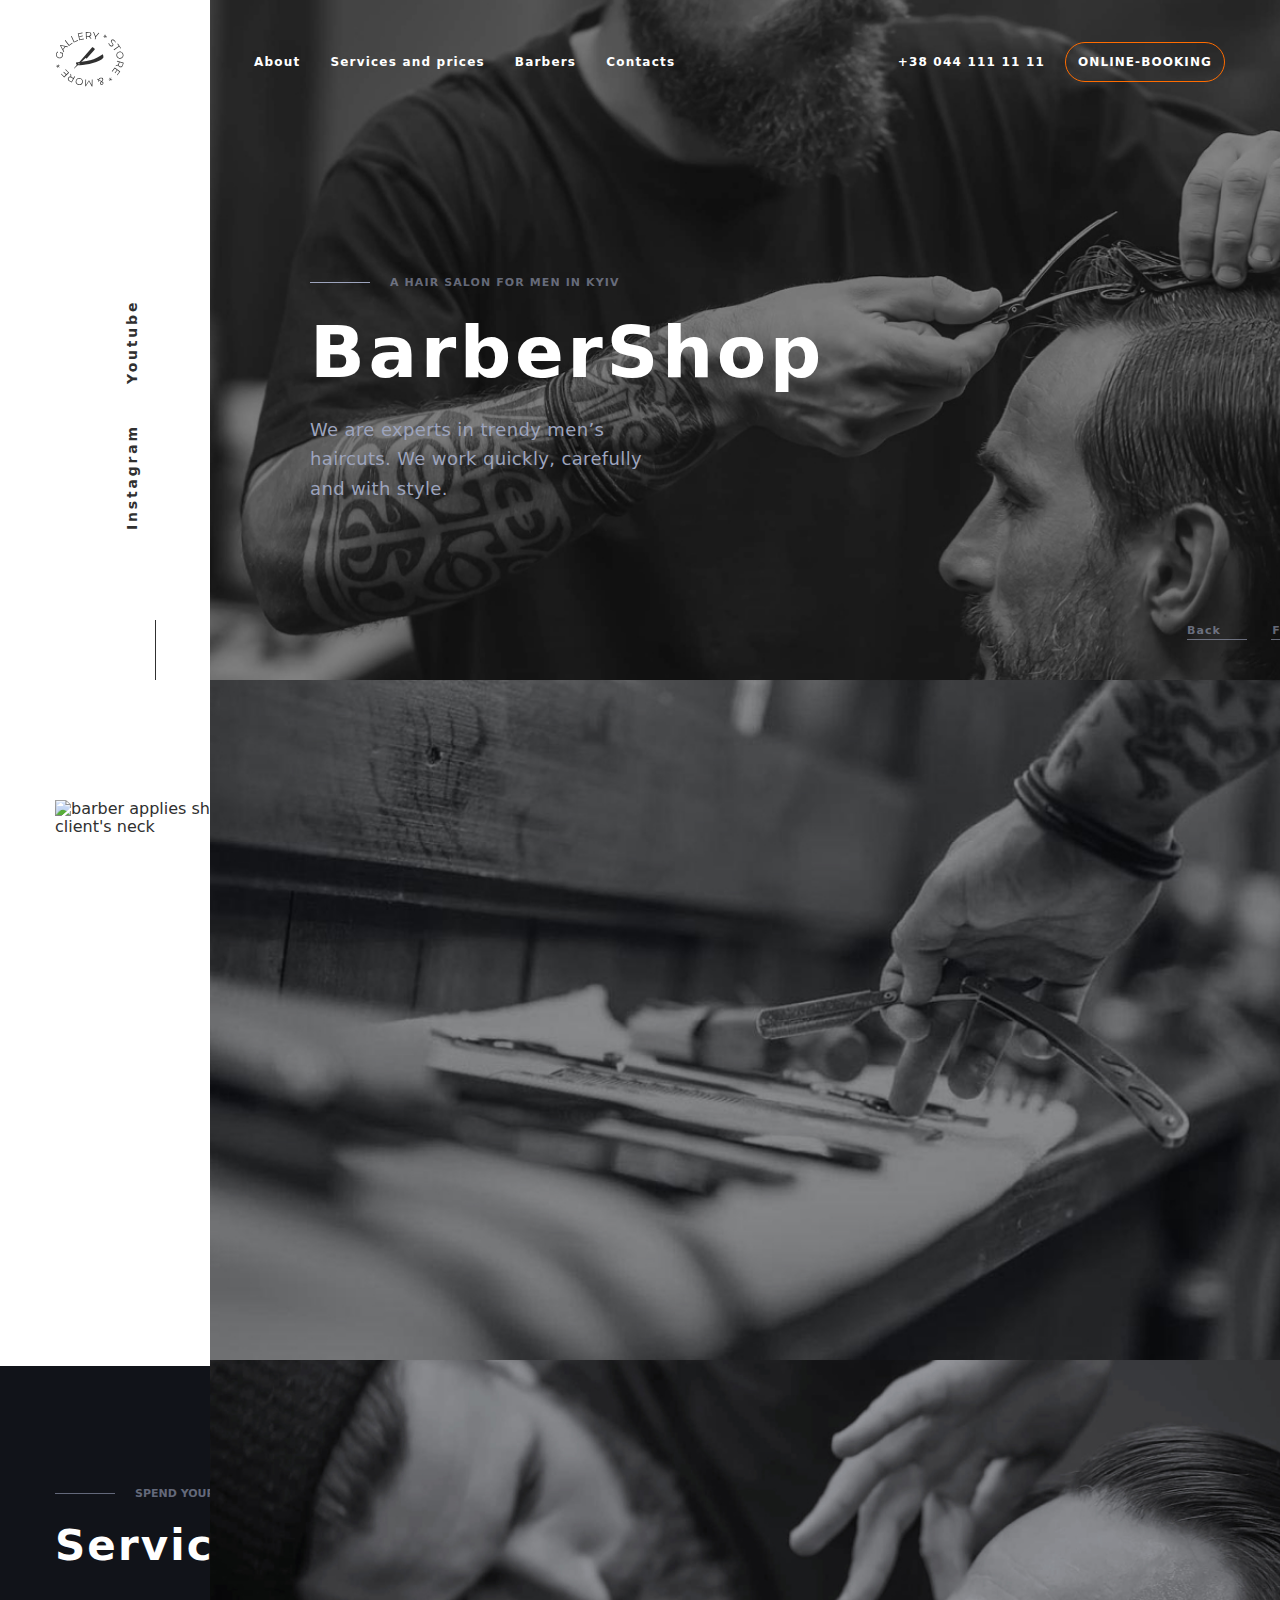
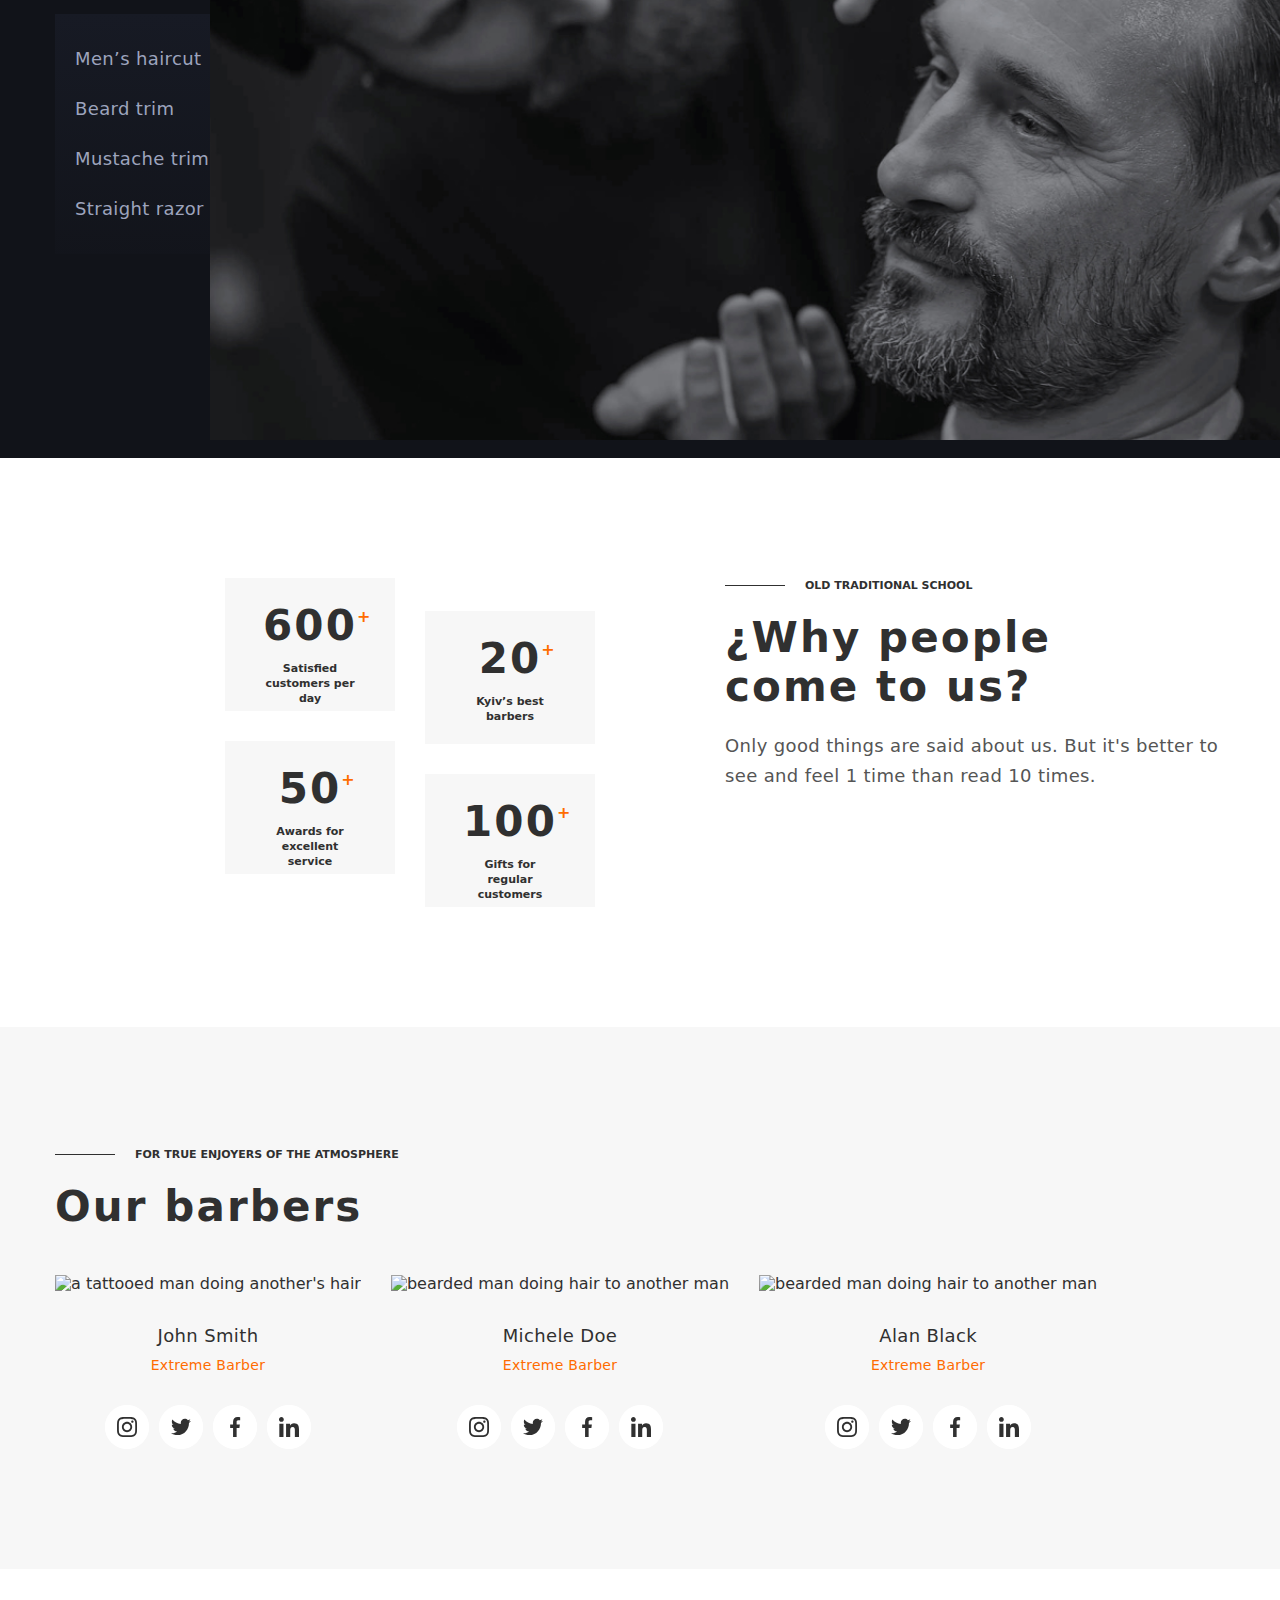
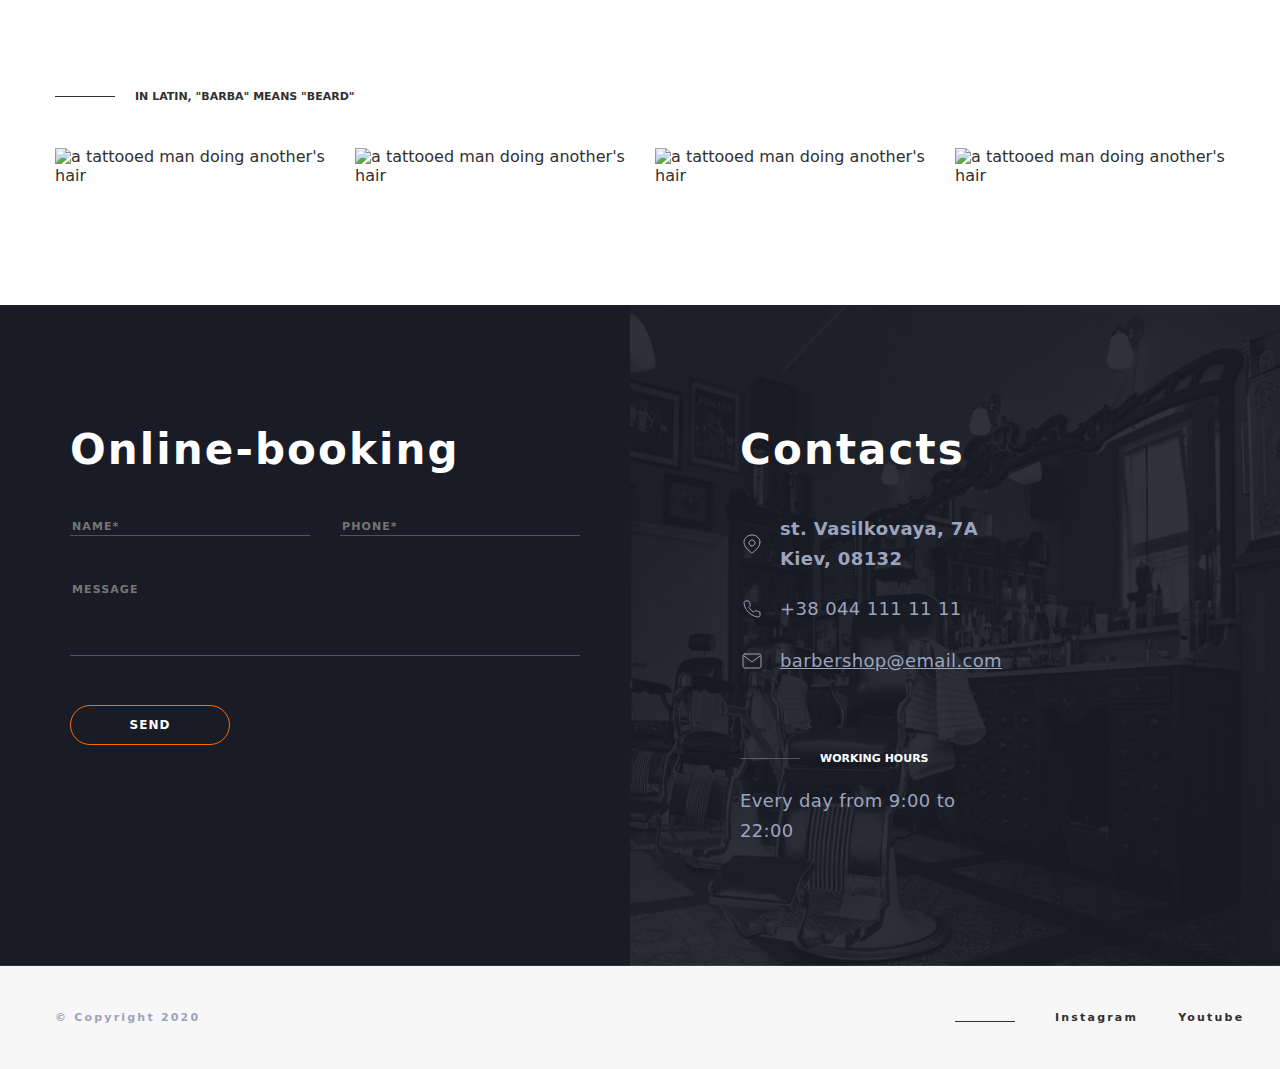
==== commit d08054b4: "fix sizes" ====
--- a/index.html
+++ b/index.html
@@ -59,7 +59,6 @@
           <button class="booking-button" type="button">Online-booking</button>
         </div>
 
-        <!-- MOB-MENU -->
         <button type="button" class="menu-open" data-menu-open>
           <svg width="40" height="40">
             <use href="./img/icons.svg#menu"></use>
@@ -155,23 +154,26 @@
                 <picture>
                   <source
                     srcset="
-                      ./img/about/about-first-img-tablet.jpg    1x,
-                      ./img/about/about-first-img-tablet-2x.jpg 2x
-                    "
-                    media="(max-width: 768px)"
-                  />
-                  <source
-                    srcset="
-                      ./img/about/about-first-img-desctop.jpg    1x,
-                      ./img/about/about-first-img-desctop-2x.jpg 2x
-                    "
+                      ./images/about/about-desk-img-1-1x.jpg 1x,
+                      ./images/about/about-desk-img-1-2x.jpg 2x
+                    "
+                    type="image/jpg"
                     media="(min-width: 1200px)"
                   />
+
+                  <source
+                    srcset="
+                      ./images/about/about-tab-img-1-1x.jpg 1x,
+                      ./images/about/about-tab-img-1-2x.jpg 2x
+                    "
+                    type="image/jpg"
+                    media="(max-width: 1999px)"
+                  />
                   <img
-                    class="about__img-one"
-                    src="./img/about/about-first-img-tablet.jpg"
+                    src="./images/about/about-tab-img-1-1x.jpg"
                     alt="barber applies shaving cream to the client's neck"
-                    height="445"
+                    height="245"
+                    width="330"
                   />
                 </picture>
               </li>
@@ -179,23 +181,26 @@
                 <picture>
                   <source
                     srcset="
-                      ./img/about/about-second-img-tablet.jpg    1x,
-                      ./img/about/about-second-img-tablet-2x.jpg 2x
-                    "
-                    media="(max-width: 768px)"
-                  />
-                  <source
-                    srcset="
-                      ./img/about/about-second-img-desctop.jpg    1x,
-                      ./img/about/about-second-img-desctop-2x.jpg 2x
-                    "
+                      ./images/about/about-desk-img-2-1x.jpg 1x,
+                      ./images/about/about-desk-img-2-2x.jpg 2x
+                    "
+                    type="image/jpg"
                     media="(min-width: 1200px)"
                   />
+
+                  <source
+                    srcset="
+                      ./images/about/about-tab-img-2-1x.jpg 1x,
+                      ./images/about/about-tab-img-2-2x.jpg 2x
+                    "
+                    type="image/jpg"
+                    media="(max-width: 1999px)"
+                  />
                   <img
-                    class="about__img-two"
-                    src="./img/about/about-second-img-tablet.jpg"
-                    alt="the barber shaves the client's head"
-                    height="445"
+                    src="./images/about/about-tab-img-2-1x.jpg"
+                    alt="barber applies shaving cream to the client's neck"
+                    height="245"
+                    width="330"
                   />
                 </picture>
               </li>
@@ -331,30 +336,32 @@
                 <picture>
                   <source
                     srcset="
-                      ./img/barbers/john-smith-mobile.jpg    1x,
-                      ./img/barbers/john-smith-mobile-2x.jpg 2x
-                    "
-                    media="(max-width: 768px)"
-                  />
-
-                  <source
-                    srcset="
-                      ./img/barbers/john-smith-tablet.jpg    1x,
-                      ./img/barbers/john-smith-tablet-2x.jpg 2x
-                    "
+                      ./images/barbers/johm-smith/john-smith-desk-1x.jpg 1x,
+                      ./images/barbers/johm-smith/john-smith-desk-2x.jpg 2x
+                    "
+                    type="image/jpg"
+                    media="(min-width: 1200px)"
+                  />
+
+                  <source
+                    srcset="
+                      ./images/barbers/johm-smith/john-smith-mob-1x.jpg 1x,
+                      ./images/barbers/johm-smith/john-smith-mob-2x.jpg 2x
+                    "
+                    type="image/jpg"
+                    media="(max-width: 766px)"
+                  />
+                  <source
+                    srcset="
+                      ./images/barbers/johm-smith/john-smith-tab-1x.jpg 1x,
+                      ./images/barbers/johm-smith/john-smith-tab-2x.jpg 2x
+                    "
+                    type="image/jpg"
                     media="(max-width: 1999px)"
                   />
 
-                  <source
-                    srcset="
-                      ./img/barbers/john-smith-desctop.jpg    1x,
-                      ./img/barbers/john-smith-desctop-2x.jpg 2x
-                    "
-                    media="(min-width: 1200px)"
-                  />
-
                   <img
-                    src="./img/barbers/john-smith-mobile.jpg"
+                    src="./images/barbers/johm-smith/john-smith-mob-1x.jpg"
                     alt="a tattooed man doing another's hair"
                     height="346"
                     class="barbers__image"
@@ -397,32 +404,38 @@
                 <picture>
                   <source
                     srcset="
-                      ./img/barbers/michele-doe-mobile.jpg    1x,
-                      ./img/barbers/michele-doe-mobile-2x.jpg 2x
-                    "
-                    media="(max-width: 768px)"
-                  />
-                  <source
-                    srcset="
-                      ./img/barbers/michele-doe-tablet.jpg    1x,
-                      ./img/barbers/michele-doe-tablet-2x.jpg 2x
-                    "
+                      ./images/barbers/michele-doe/michele-doe-desk-1x.jpg 1x,
+                      ./images/barbers/michele-doe/michele-doe-desk-2x.jpg 2x
+                    "
+                    type="image/jpg"
+                    media="(min-width: 1200px)"
+                  />
+
+                  <source
+                    srcset="
+                      ./images/barbers/michele-doe/michele-doe-mob-1x.jpg 1x,
+                      ./images/barbers/michele-doe/michele-doe-mob-2x.jpg 2x
+                    "
+                    type="image/jpg"
+                    media="(max-width: 766px)"
+                  />
+                  <source
+                    srcset="
+                      ./images/barbers/michele-doe/michele-doe-tab-1x.jpg 1x,
+                      ./images/barbers/michele-doe/michele-doe-tab-2x.jpg 2x
+                    "
+                    type="image/jpg"
                     media="(max-width: 1999px)"
                   />
-                  <source
-                    srcset="
-                      ./img/barbers/michele-doe-desctop.jpg    1x,
-                      ./img/barbers/michele-doe-desctop-2x.jpg 2x
-                    "
-                    media="(min-width: 1200px)"
-                  />
+
                   <img
-                    src="./img/barbers/michele-doe-mobile.jpg"
+                    src="./images/barbers/michele-doe/michele-doe-mob-1x.jpg"
                     alt="bearded man doing hair to another man"
                     height="346"
                     class="barbers__image"
                   />
                 </picture>
+
                 <p class="barbers__subtitle">Michele Doe</p>
                 <p class="barbers__dscr">Extreme Barber</p>
                 <ul class="socials">
@@ -460,32 +473,38 @@
                 <picture>
                   <source
                     srcset="
-                      ./img/barbers/alan-black-mobile.jpg    1x,
-                      ./img/barbers/alan-black-mobile-2x.jpg 2x
-                    "
-                    media="(max-width: 768px)"
-                  />
-                  <source
-                    srcset="
-                      ./img/barbers/alan-black-tablet.jpg    1x,
-                      ./img/barbers/alan-black-tablet-2x.jpg 2x
-                    "
+                      ./images/barbers/alan-black/alan-black-desk-1x.jpg 1x,
+                      ./images/barbers/alan-black/alan-black-desk-2x.jpg 2x
+                    "
+                    type="image/jpg"
+                    media="(min-width: 1200px)"
+                  />
+
+                  <source
+                    srcset="
+                      ./images/barbers/alan-black/alan-black-mob-1x.jpg 1x,
+                      ./images/barbers/alan-black/alan-black-mob-2x.jpg 2x
+                    "
+                    type="image/jpg"
+                    media="(max-width: 766px)"
+                  />
+                  <source
+                    srcset="
+                      ./images/barbers/alan-black/alan-black-tab-1x.jpg 1x,
+                      ./images/barbers/alan-black/alan-black-tab-2x.jpg 2x
+                    "
+                    type="image/jpg"
                     media="(max-width: 1999px)"
                   />
-                  <source
-                    srcset="
-                      ./img/barbers/alan-black-desctop.jpg    1x,
-                      ./img/barbers/alan-black-desctop-2x.jpg 2x
-                    "
-                    media="(min-width: 1200px)"
-                  />
+
                   <img
-                    src="./img/barbers/alan-black-mobile.jpg"
+                    src="./images/barbers/alan-black/alan-black-mob-1x.jpg"
                     alt="bearded man doing hair to another man"
                     height="346"
                     class="barbers__image"
                   />
                 </picture>
+
                 <p class="barbers__subtitle">Alan Black</p>
                 <p class="barbers__dscr">Extreme Barber</p>
                 <ul class="socials">
@@ -532,32 +551,34 @@
               <picture>
                 <source
                   srcset="
-                    ./img/portfolio/portfolio-first-img-mobile.jpg    1x,
-                    ./img/portfolio/portfolio-first-img-mobile-2x.jpg 2x
-                  "
-                  media="(max-width: 768px)"
-                />
-
-                <source
-                  srcset="
-                    ./img/portfolio/portfolio-first-img-tablet.jpg    1x,
-                    ./img/portfolio/portfolio-first-img-tablet-2x.jpg 2x
-                  "
+                    ./images/portfollio/desk/portfollio-desk-img-one-1x.jpg 1x,
+                    ./images/portfollio/desk/portfollio-desk-img-one-2x.jpg 2x
+                  "
+                  type="image/jpg"
+                  media="(min-width: 1200px)"
+                />
+
+                <source
+                  srcset="
+                    ./images/portfollio/mob/portfollio-mob-img-one-1x.jpg 1x,
+                    ./images/portfollio/mob/portfollio-mob-img-one-2x.jpg 2x
+                  "
+                  type="image/jpg"
+                  media="(max-width: 766px)"
+                />
+                <source
+                  srcset="
+                    ./images/portfollio/tab/portfollio-tab-img-one-1x.jpg 1x,
+                    ./images/portfollio/tab/portfollio-tab-img-one-2x.jpg 2x
+                  "
+                  type="image/jpg"
                   media="(max-width: 1999px)"
                 />
 
-                <source
-                  srcset="
-                    ./img/portfolio/portfolio-first-img-desctop.jpg    1x,
-                    ./img/portfolio/portfolio-first-img-desctop-2x.jpg 2x
-                  "
-                  media="(min-width: 1200px)"
-                />
-
                 <img
-                  src="./img/portfolio/portfolio-first-img-mobile.jpg"
-                  alt=""
-                  height="360"
+                  src="./images/portfollio/mob/portfollio-mob-img-one-1x.jpg"
+                  alt="a tattooed man doing another's hair"
+                  height="346"
                 />
               </picture>
             </li>
@@ -565,29 +586,34 @@
               <picture>
                 <source
                   srcset="
-                    ./img/portfolio/portfolio-second-img-mobile.jpg    1x,
-                    ./img/portfolio/portfolio-second-img-mobile-2x.jpg 2x
-                  "
-                  media="(max-width: 768px)"
-                />
-                <source
-                  srcset="
-                    ./img/portfolio/portfolio-second-img-tablet.jpg    1x,
-                    ./img/portfolio/portfolio-second-img-tablet-2x.jpg 2x
-                  "
-                  media="(max-width:1999px)"
-                />
-                <source
-                  srcset="
-                    ./img/portfolio/portfolio-second-img-desctop.jpg    1x,
-                    ./img/portfolio/portfolio-second-img-desctop-2x.jpg 2x
-                  "
-                  media="(min-width:1200px)"
-                />
+                    ./images/portfollio/desk/portfollio-desk-img-two-1x.jpg 1x,
+                    ./images/portfollio/desk/portfollio-desk-img-two-2x.jpg 2x
+                  "
+                  type="image/jpg"
+                  media="(min-width: 1200px)"
+                />
+
+                <source
+                  srcset="
+                    ./images/portfollio/mob/portfollio-mob-img-two-1x.jpg 1x,
+                    ./images/portfollio/mob/portfollio-mob-img-two-2x.jpg 2x
+                  "
+                  type="image/jpg"
+                  media="(max-width: 766px)"
+                />
+                <source
+                  srcset="
+                    ./images/portfollio/tab/portfollio-tab-img-two-1x.jpg 1x,
+                    ./images/portfollio/tab/portfollio-tab-img-two-2x.jpg 2x
+                  "
+                  type="image/jpg"
+                  media="(max-width: 1999px)"
+                />
+
                 <img
-                  src="./img/portfolio/portfolio-second-img-mobile.jpg"
-                  alt=""
-                  height="360"
+                  src="./images/portfollio/mob/portfollio-mob-img-two-1x.jpg"
+                  alt="a tattooed man doing another's hair"
+                  height="346"
                 />
               </picture>
             </li>
@@ -595,29 +621,34 @@
               <picture>
                 <source
                   srcset="
-                    ./img/portfolio/portfolio-third-img-mobile.jpg    1x,
-                    ./img/portfolio/portfolio-third-img-mobile-2x.jpg 2x
-                  "
-                  media="(max-width:768px)"
-                />
-                <source
-                  srcset="
-                    ./img/portfolio/portfolio-third-img-tablet.jpg    1x,
-                    ./img/portfolio/portfolio-third-img-tablet-2x.jpg 2x
-                  "
-                  media="(max-width:1999px)"
-                />
-                <source
-                  srcset="
-                    ./img/portfolio/portfolio-third-img-desctop.jpg    1x,
-                    ./img/portfolio/portfolio-third-img-desctop-2x.jpg 2x
-                  "
-                  media="(min-width:1200px)"
-                />
+                    ./images/portfollio/desk/portfollio-desk-img-three-1x.jpg 1x,
+                    ./images/portfollio/desk/portfollio-desk-img-three-2x.jpg 2x
+                  "
+                  type="image/jpg"
+                  media="(min-width: 1200px)"
+                />
+
+                <source
+                  srcset="
+                    ./images/portfollio/mob/portfollio-mob-img-three-1x.jpg 1x,
+                    ./images/portfollio/mob/portfollio-mob-img-three-2x.jpg 2x
+                  "
+                  type="image/jpg"
+                  media="(max-width: 766px)"
+                />
+                <source
+                  srcset="
+                    ./images/portfollio/tab/portfollio-tab-img-three-1x.jpg 1x,
+                    ./images/portfollio/tab/portfollio-tab-img-three-2x.jpg 2x
+                  "
+                  type="image/jpg"
+                  media="(max-width: 1999px)"
+                />
+
                 <img
-                  src="./img/portfolio/portfolio-third-img-mobile.jpg"
-                  alt=""
-                  height="360"
+                  src="./images/portfollio/mob/portfollio-mob-img-three-1x.jpg"
+                  alt="a tattooed man doing another's hair"
+                  height="346"
                 />
               </picture>
             </li>
@@ -625,29 +656,34 @@
               <picture>
                 <source
                   srcset="
-                    ./img/portfolio/portfolio-fourth-img-mobile.jpg    1x,
-                    ./img/portfolio/portfolio-fourth-img-mobile-2x.jpg 2x
-                  "
-                  media="(max-width:768px)"
-                />
-                <source
-                  srcset="
-                    ./img/portfolio/portfolio-fourth-img-tablet.jpg    1x,
-                    ./img/portfolio/portfolio-fourth-img-tablet-2x.jpg 2x
-                  "
-                  media="(max-width:1999px)"
-                />
-                <source
-                  srcset="
-                    ./img/portfolio/portfolio-fourth-img-desctop.jpg    1x,
-                    ./img/portfolio/portfolio-fourth-img-desctop-2x.jpg 2x
-                  "
-                  media="(min-width:1200px)"
-                />
+                    ./images/portfollio/desk/portfollio-desk-img-four-1x.jpg 1x,
+                    ./images/portfollio/desk/portfollio-desk-img-four-2x.jpg 2x
+                  "
+                  type="image/jpg"
+                  media="(min-width: 1200px)"
+                />
+
+                <source
+                  srcset="
+                    ./images/portfollio/mob/portfollio-mob-img-four-1x.jpg 1x,
+                    ./images/portfollio/mob/portfollio-mob-img-four-2x.jpg 2x
+                  "
+                  type="image/jpg"
+                  media="(max-width: 766px)"
+                />
+                <source
+                  srcset="
+                    ./images/portfollio/tab/portfollio-tab-img-four-1x.jpg 1x,
+                    ./images/portfollio/tab/portfollio-tab-img-four-2x.jpg 2x
+                  "
+                  type="image/jpg"
+                  media="(max-width: 1999px)"
+                />
+
                 <img
-                  src="./img/portfolio/portfolio-fourth-img-mobile.jpg"
-                  alt=""
-                  height="360"
+                  src="./images/portfollio/mob/portfollio-mob-img-four-1x.jpg"
+                  alt="a tattooed man doing another's hair"
+                  height="346"
                 />
               </picture>
             </li>
@@ -755,32 +791,6 @@
         </div>
       </div>
     </footer>
-    <!-- <div class="test">
-      <div class="slide-1">
-        1 Lorem, ipsum dolor sit amet consectetur adipisicing elit. Voluptatibus
-        eveniet velit sapiente quae inventore quia, at numquam placeat.
-        Consequuntur, doloribus animi laborum atque deserunt ut deleniti
-        reprehenderit tempore facere impedit nihil totam cum placeat, non nam
-        eum vitae in? Iure minima, adipisci ad ex aliquid ipsum voluptatum
-        voluptatem tenetur repudiandae!
-      </div>
-      <div class="slide-2">
-        2 Lorem, ipsum dolor sit amet consectetur adipisicing elit. Totam eaque
-        illum rem non veritatis placeat ab consectetur est fugiat unde? Eaque
-        molestiae, tempora inventore veritatis, voluptatum laborum at recusandae
-        corporis omnis dolores eveniet distinctio debitis, itaque perferendis
-        ad! Beatae nisi vel eum repellat tempore quisquam optio recusandae
-        voluptatem! Tempora, fugit?
-      </div>
-      <div class="slide-3">
-        3 Lorem ipsum dolor, sit amet consectetur adipisicing elit. Dolorum,
-        itaque ipsam quaerat praesentium molestias pariatur autem veniam, ipsa
-        distinctio optio maxime ducimus tempore qui nesciunt atque deserunt quos
-        perspiciatis alias obcaecati illum? Illo, delectus, fugiat repellendus
-        ipsam eum iusto beatae corrupti minus iure recusandae sequi
-        consequuntur. Eum vero et excepturi?
-      </div>
-    </div> -->
     <script src="./js/mob-menu.js"></script>
 
     <script
--- a/css/main.css
+++ b/css/main.css
@@ -418,7 +418,7 @@
     background-image: url(../../../images/backgrounds/tab/background-tab-1-1x.jpg);
   }
 }
-@media (min-device-pixel-ratio: 2), (-webkit-min-device-pixel-ratio: 2), (min-resolution: 192dpi), (min-resolution: 2dppx) {
+@media screen and (min-width: 768px) and (min-device-pixel-ratio: 2), screen and (min-width: 768px) and (-webkit-min-device-pixel-ratio: 2), screen and (min-width: 768px) and (min-resolution: 192dpi), screen and (min-width: 768px) and (min-resolution: 2dppx) {
   .slide-1 {
     background-image: url(../../../images/backgrounds/tab/background-tab-1-2x.jpg);
   }
@@ -428,7 +428,7 @@
     background-image: url(../../../images/backgrounds/desk/background-desk-1-1x.jpg);
   }
 }
-@media (min-device-pixel-ratio: 2), (-webkit-min-device-pixel-ratio: 2), (min-resolution: 192dpi), (min-resolution: 2dppx) {
+@media screen and (min-width: 1200px) and (min-device-pixel-ratio: 2), screen and (min-width: 1200px) and (-webkit-min-device-pixel-ratio: 2), screen and (min-width: 1200px) and (min-resolution: 192dpi), screen and (min-width: 1200px) and (min-resolution: 2dppx) {
   .slide-1 {
     background-image: url(../../../images/backgrounds/desk/background-desk-1-2x.jpg);
   }
@@ -457,7 +457,7 @@
     background-image: url(../../../images/backgrounds/tab/background-tab-2-1x.jpg);
   }
 }
-@media (min-device-pixel-ratio: 2), (-webkit-min-device-pixel-ratio: 2), (min-resolution: 192dpi), (min-resolution: 2dppx) {
+@media screen and (min-width: 768px) and (min-device-pixel-ratio: 2), screen and (min-width: 768px) and (-webkit-min-device-pixel-ratio: 2), screen and (min-width: 768px) and (min-resolution: 192dpi), screen and (min-width: 768px) and (min-resolution: 2dppx) {
   .slide-2 {
     background-image: url(../../../images/backgrounds/tab/background-tab-2-2x.jpg);
   }
@@ -467,7 +467,7 @@
     background-image: url(../../../images/backgrounds/desk/background-desk-2-1x.jpg);
   }
 }
-@media (min-device-pixel-ratio: 2), (-webkit-min-device-pixel-ratio: 2), (min-resolution: 192dpi), (min-resolution: 2dppx) {
+@media screen and (min-width: 1200px) and (min-device-pixel-ratio: 2), screen and (min-width: 1200px) and (-webkit-min-device-pixel-ratio: 2), screen and (min-width: 1200px) and (min-resolution: 192dpi), screen and (min-width: 1200px) and (min-resolution: 2dppx) {
   .slide-2 {
     background-image: url(../../../images/backgrounds/desk/background-desk-2-2x.jpg);
   }
@@ -496,7 +496,7 @@
     background-image: url(../../../images/backgrounds/tab/background-tab-3-1x.jpg);
   }
 }
-@media (min-device-pixel-ratio: 2), (-webkit-min-device-pixel-ratio: 2), (min-resolution: 192dpi), (min-resolution: 2dppx) {
+@media screen and (min-width: 768px) and (min-device-pixel-ratio: 2), screen and (min-width: 768px) and (-webkit-min-device-pixel-ratio: 2), screen and (min-width: 768px) and (min-resolution: 192dpi), screen and (min-width: 768px) and (min-resolution: 2dppx) {
   .slide-3 {
     background-image: url(../../../images/backgrounds/tab/background-tab-3-2x.jpg);
   }
@@ -506,7 +506,7 @@
     background-image: url(../../../images/backgrounds/desk/background-desk-3-1x.jpg);
   }
 }
-@media (min-device-pixel-ratio: 2), (-webkit-min-device-pixel-ratio: 2), (min-resolution: 192dpi), (min-resolution: 2dppx) {
+@media screen and (min-width: 1200px) and (min-device-pixel-ratio: 2), screen and (min-width: 1200px) and (-webkit-min-device-pixel-ratio: 2), screen and (min-width: 1200px) and (min-resolution: 192dpi), screen and (min-width: 1200px) and (min-resolution: 2dppx) {
   .slide-3 {
     background-image: url(../../../images/backgrounds/desk/background-desk-3-2x.jpg);
   }
@@ -1105,15 +1105,26 @@
     display: -ms-flexbox;
     display: flex;
     gap: 30px;
-  }
-}
-
+    width: 570px;
+  }
+}
+
+.about__item {
+  height: 235px;
+}
 .about__item:not(:last-child) {
   margin-bottom: 30px;
 }
 @media screen and (min-width: 1200px) {
   .about__item:not(:last-child) {
     margin-bottom: 0;
+  }
+}
+@media screen and (min-width: 1200px) {
+  .about__item {
+    height: 445px;
+    -ms-flex-preferred-size: calc((100% - 30px) / 2);
+        flex-basis: calc((100% - 30px) / 2);
   }
 }
 
@@ -1190,7 +1201,7 @@
   .about__descr {
     font-size: 18px;
     line-height: 1.6666666667;
-    width: 330px;
+    width: 345px;
   }
 }
 @media screen and (min-width: 1200px) {
@@ -1221,6 +1232,7 @@
 @media screen and (min-width: 1200px) {
   .about__text {
     width: 470px;
+    margin-bottom: 42px;
   }
 }
 
@@ -1231,7 +1243,7 @@
   background-position: center;
   background-size: cover;
   background-repeat: no-repeat;
-  background-image: url(../../img/services/services-mob-bacgrd.png.png);
+  background-image: url(../../images/service/service-bac-mob-1x.png);
 }
 @media screen and (min-width: 768px) {
   .service {
@@ -1247,7 +1259,27 @@
 }
 @media (min-device-pixel-ratio: 2), (-webkit-min-device-pixel-ratio: 2), (min-resolution: 192dpi), (min-resolution: 2dppx) {
   .service {
-    background-image: url(../../img/services/services-mob-bacgrd-2x.png.png);
+    background-image: url(../../images/service/service-bac-mob-2x.png);
+  }
+}
+@media screen and (min-width: 768px) {
+  .service {
+    background-image: url(../../images/service/service-bac-tab-1x.png);
+  }
+}
+@media screen and (min-width: 768px) and (min-device-pixel-ratio: 2), screen and (min-width: 768px) and (-webkit-min-device-pixel-ratio: 2), screen and (min-width: 768px) and (min-resolution: 192dpi), screen and (min-width: 768px) and (min-resolution: 2dppx) {
+  .service {
+    background-image: url(../../images/service/service-bac-tab-2x.png);
+  }
+}
+@media screen and (min-width: 1200px) {
+  .service {
+    background-image: url(../../images/service/service-bac-desk-1x.png);
+  }
+}
+@media screen and (min-width: 1200px) and (min-device-pixel-ratio: 2), screen and (min-width: 1200px) and (-webkit-min-device-pixel-ratio: 2), screen and (min-width: 1200px) and (min-resolution: 192dpi), screen and (min-width: 1200px) and (min-resolution: 2dppx) {
+  .service {
+    background-image: url(../../images/service/service-bac-desk-2x.png);
   }
 }
 
@@ -1774,7 +1806,7 @@
   background-size: cover;
   background-position: center;
   background-repeat: no-repeat;
-  background-image: url(../../img/contacts/contacts-bacgrd-mobile.png);
+  background-image: url(../../images/contacts/contact-bac-mob-1x.png);
 }
 @media screen and (min-width: 768px) {
   .contact {
@@ -1786,19 +1818,35 @@
   .contact {
     padding-top: 120px;
     padding-bottom: 120px;
-  }
-}
-@media (min-device-pixel-ratio: 2), (-webkit-min-device-pixel-ratio: 2), (min-resolution: 192dpi), (min-resolution: 2dppx) {
-  .contact {
-    background-image: url(../../img/contacts/contacts-bacgrd-mobile-2x.png);
-  }
-}
-@media screen and (min-width: 1200px) {
-  .contact {
     background: none;
     padding-left: 100px;
     padding: 0 0 0 100px;
     width: 366px;
+  }
+}
+@media (min-device-pixel-ratio: 2), (-webkit-min-device-pixel-ratio: 2), (min-resolution: 192dpi), (min-resolution: 2dppx) {
+  .contact {
+    background-image: url(../../images/contacts/contact-bac-mob-2x.png);
+  }
+}
+@media screen and (min-width: 768px) {
+  .contact {
+    background-image: url(../../images/contacts/contact-bac-tab-1x.png);
+  }
+}
+@media screen and (min-width: 768px) and (min-device-pixel-ratio: 2), screen and (min-width: 768px) and (-webkit-min-device-pixel-ratio: 2), screen and (min-width: 768px) and (min-resolution: 192dpi), screen and (min-width: 768px) and (min-resolution: 2dppx) {
+  .contact {
+    background-image: url(../../images/contacts/contact-bac-tab-2x.png);
+  }
+}
+@media screen and (min-width: 1200px) {
+  .contact {
+    background-image: url(../../images/contacts/contact-bac-desk-1x.png);
+  }
+}
+@media screen and (min-width: 1200px) and (min-device-pixel-ratio: 2), screen and (min-width: 1200px) and (-webkit-min-device-pixel-ratio: 2), screen and (min-width: 1200px) and (min-resolution: 192dpi), screen and (min-width: 1200px) and (min-resolution: 2dppx) {
+  .contact {
+    background-image: url(../../images/contacts/contact-bac-desk-2x.png);
   }
 }
 
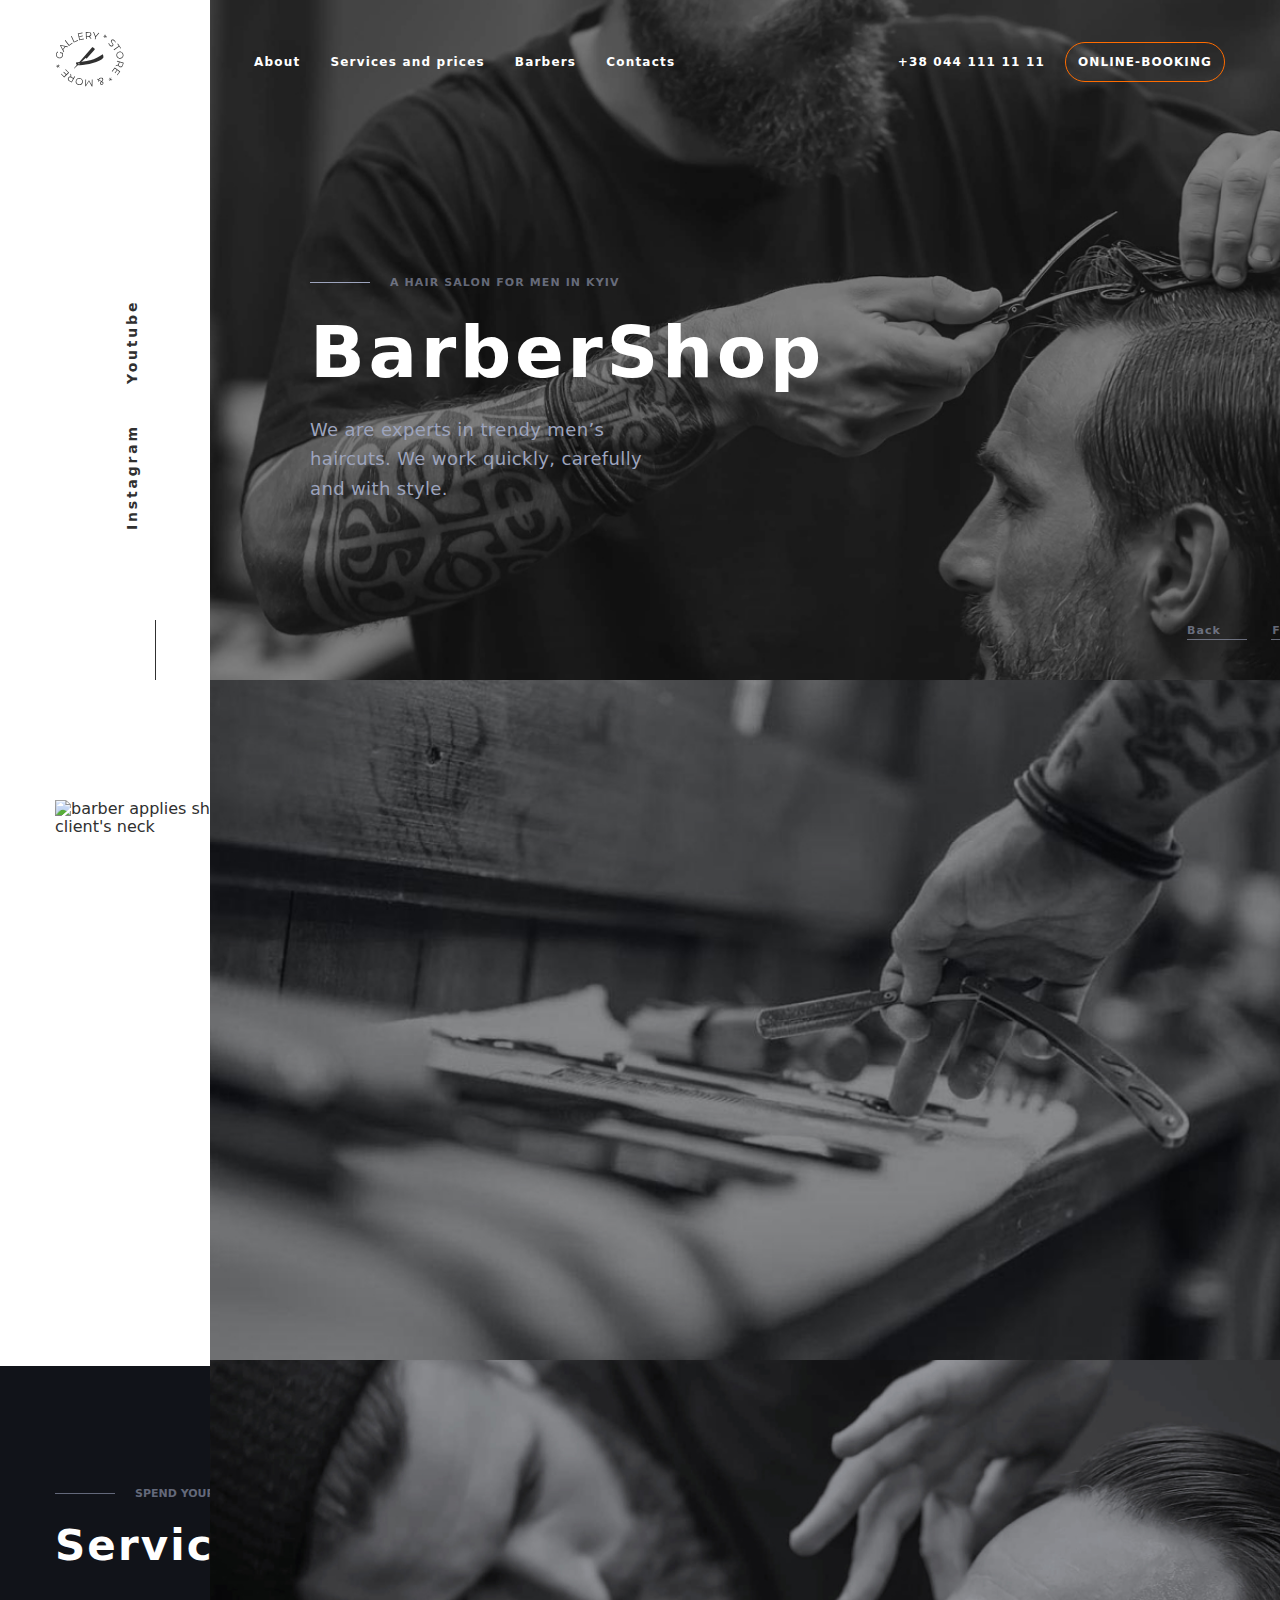
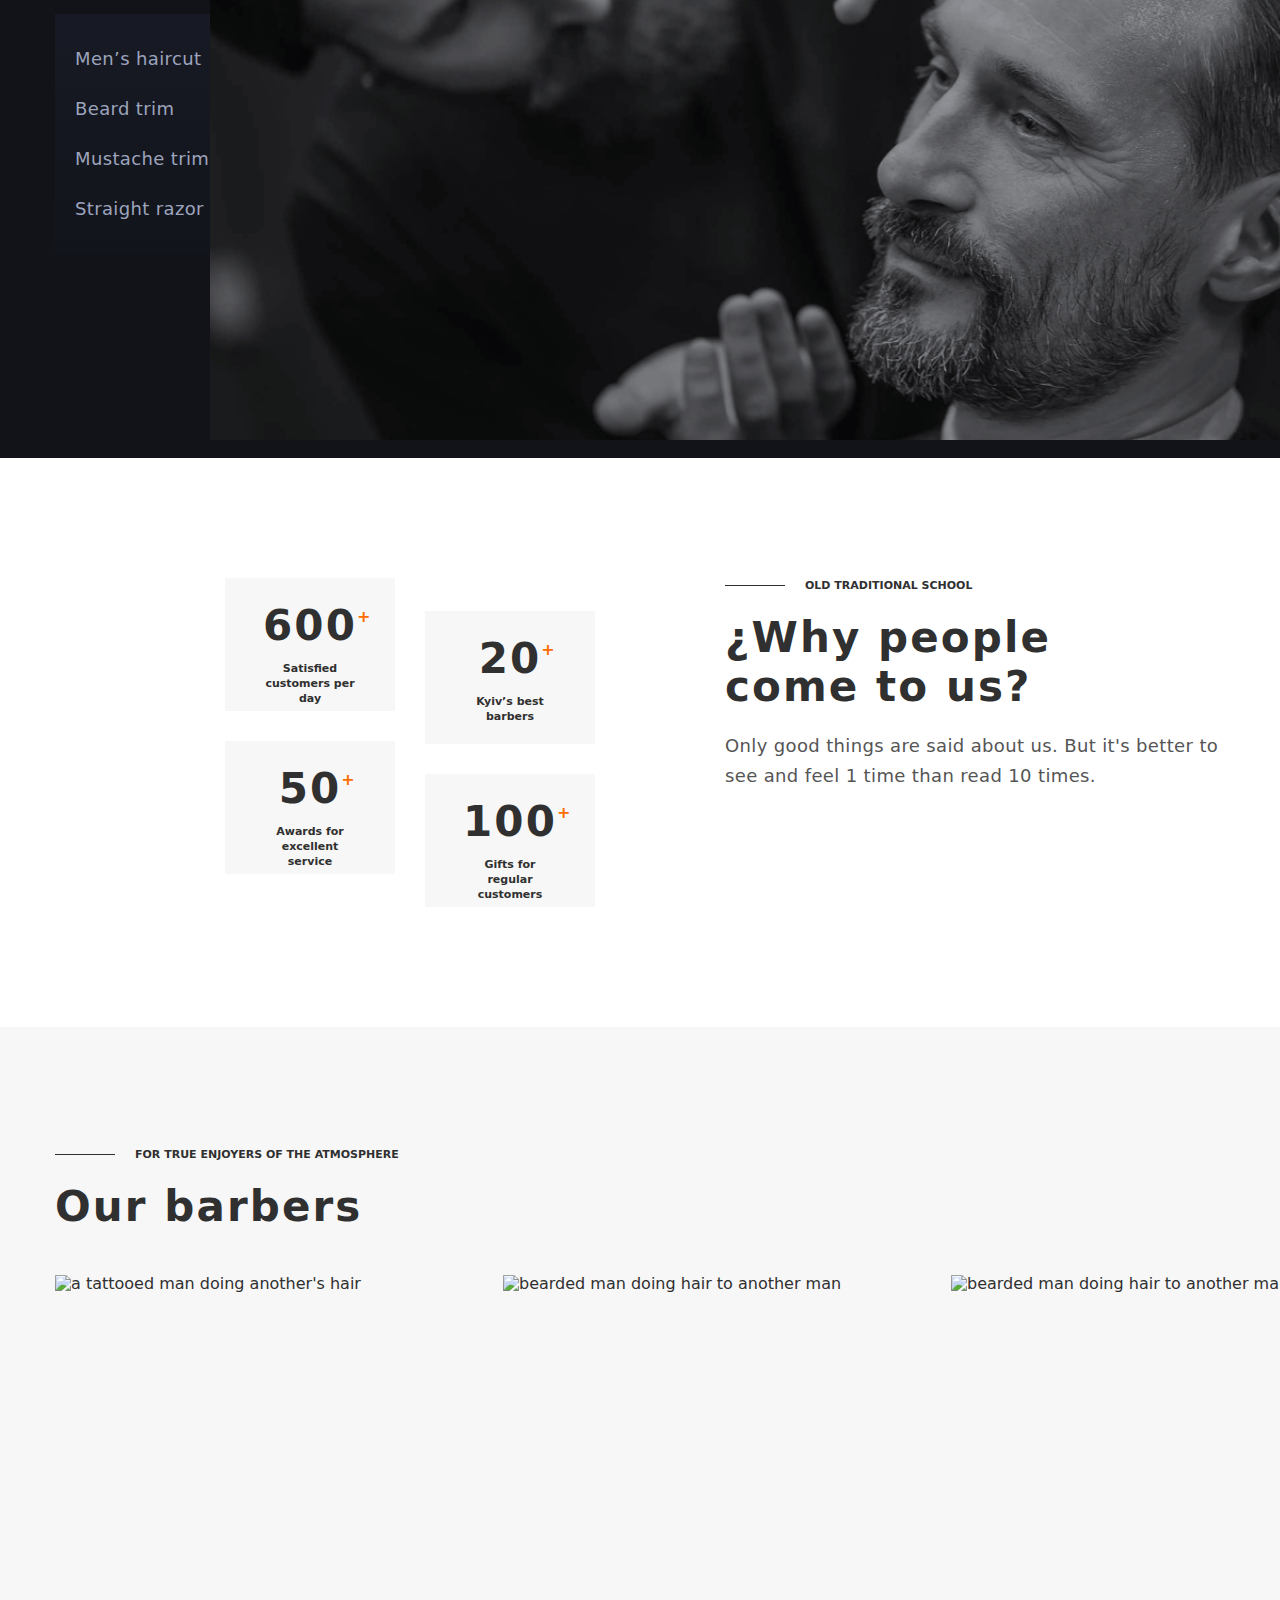
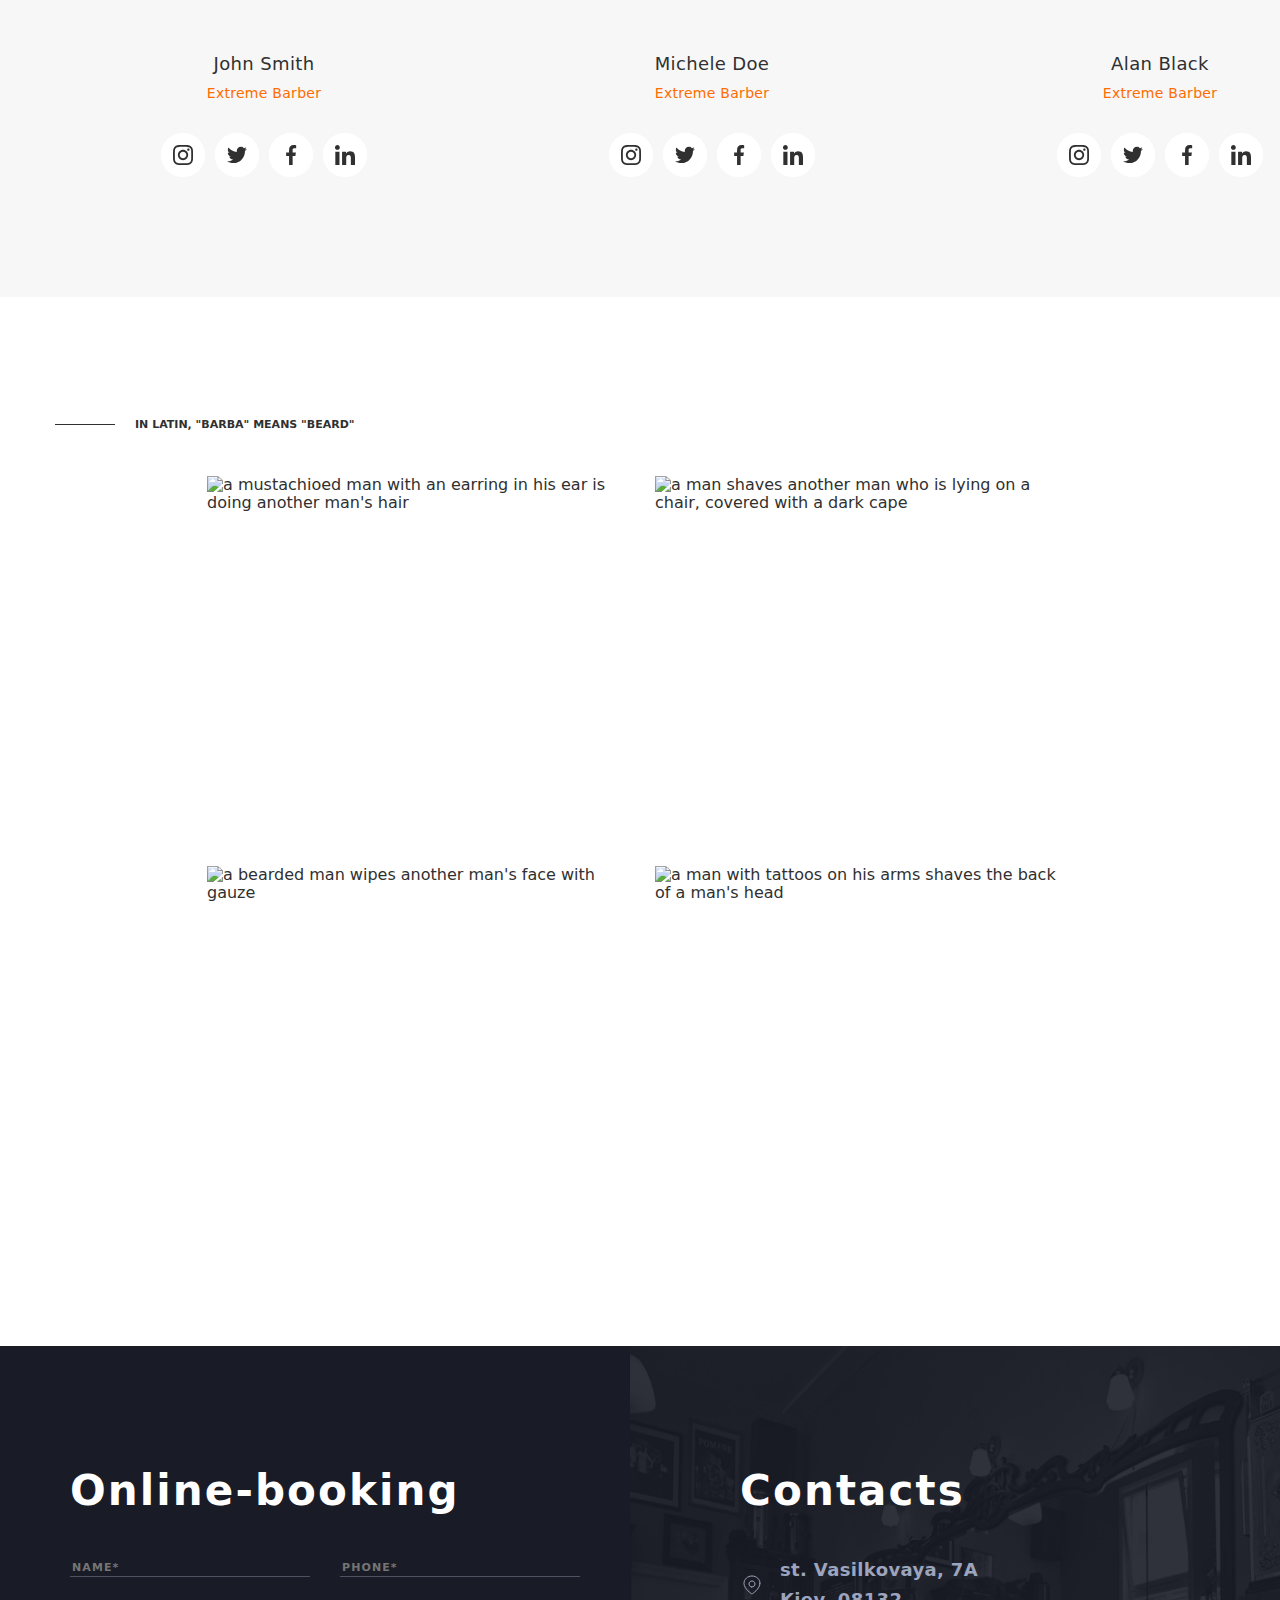
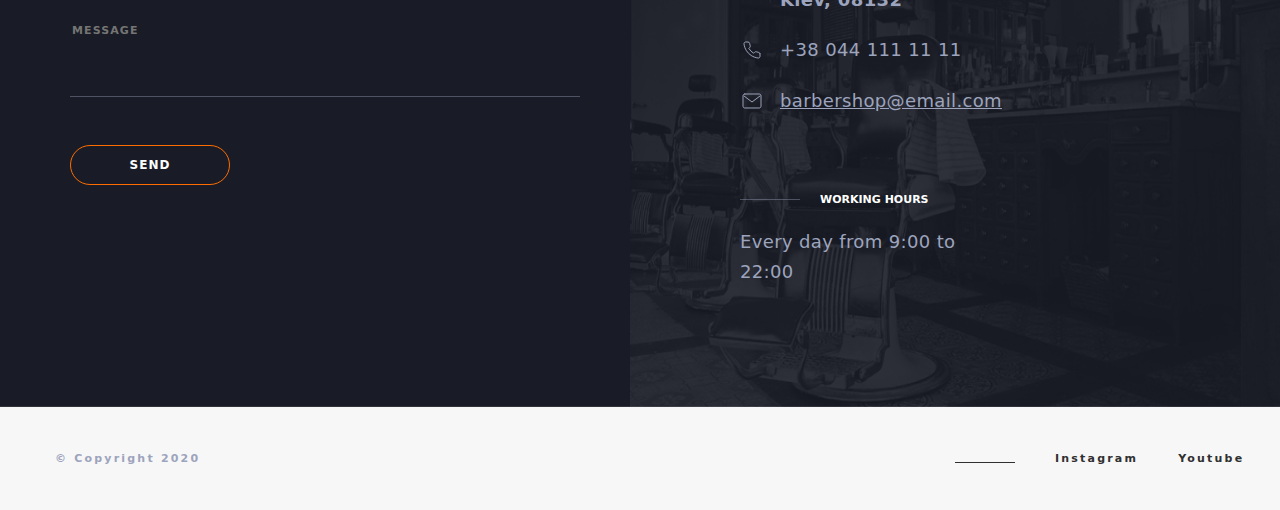
==== commit eeb2ec92: "fix alt and size of images" ====
--- a/index.html
+++ b/index.html
@@ -41,22 +41,24 @@
         <nav class="navigate">
           <ul class="header__list">
             <li class="header__item">
-              <a class="header__link" href="">About</a>
+              <a class="header__link" href="#about">About</a>
             </li>
             <li class="header__item">
-              <a class="header__link" href="">Services and prices</a>
+              <a class="header__link" href="#service">Services and prices</a>
             </li>
             <li class="header__item">
-              <a class="header__link" href="">Barbers</a>
+              <a class="header__link" href="#barbers">Barbers</a>
             </li>
             <li class="header__item">
-              <a class="header__link" href="">Contacts</a>
+              <a class="header__link" href="#contact">Contacts</a>
             </li>
           </ul>
         </nav>
         <div class="header__contact">
           <a class="tel__link" href="tel:380441111111">+38 044 111 11 11</a>
-          <button class="booking-button" type="button">Online-booking</button>
+          <button id="#boooking-form" class="booking-button" type="button">
+            Online-booking
+          </button>
         </div>
 
         <button type="button" class="menu-open" data-menu-open>
@@ -76,16 +78,18 @@
 
               <ul class="mob-menu__list">
                 <li class="mob-menu__item">
-                  <a class="mob-menu__link current" href="">About</a>
+                  <a class="mob-menu__link current" href="#about">About</a>
                 </li>
                 <li class="mob-menu__item">
-                  <a class="mob-menu__link" href="">Services and prices</a>
+                  <a class="mob-menu__link" href="#service"
+                    >Services and prices</a
+                  >
                 </li>
                 <li class="mob-menu__item">
-                  <a class="mob-menu__link" href="">Barbers</a>
+                  <a class="mob-menu__link" href="#barbers">Barbers</a>
                 </li>
                 <li class="mob-menu__item">
-                  <a class="mob-menu__link" href="">Contacts</a>
+                  <a class="mob-menu__link" href="#contact">Contacts</a>
                 </li>
               </ul>
             </div>
@@ -94,7 +98,11 @@
               <a class="mob-menu__tel" href="tel:380441111111"
                 >+38 044 111 11 11</a
               >
-              <button class="mob-menu__booking-button" type="button">
+              <button
+                id="#boooking-form"
+                class="mob-menu__booking-button"
+                type="button"
+              >
                 Online-booking
               </button>
 
@@ -112,7 +120,7 @@
       </div>
     </header>
     <main>
-      <section class="hero">
+      <section id="hero" class="hero">
         <div class="background-slides background-slides--desibled">
           <div class="slide-1"></div>
           <div class="slide-2"></div>
@@ -146,7 +154,7 @@
           </div>
         </div>
       </section>
-      <section class="about">
+      <section id="about" class="about">
         <div class="container">
           <div class="about__wrap">
             <ul class="about__list">
@@ -220,6 +228,7 @@
                 ready to improve everyone who comes to us!
               </p>
               <button
+                id="#boooking-form"
                 class="booking-button booking-button--dark-text-color"
                 type="button"
               >
@@ -229,7 +238,7 @@
           </div>
         </div>
       </section>
-      <section class="service">
+      <section id="service" class="service">
         <div class="container">
           <p class="service__uptitle">Spend your time with the best masters</p>
           <h2 class="service__title">Services and prices</h2>
@@ -273,6 +282,7 @@
               </ul>
             </div>
             <button
+              id="#boooking-form"
               class="booking-button booking-button--light-text-color"
               type="button"
             >
@@ -281,7 +291,7 @@
           </div>
         </div>
       </section>
-      <section class="choice">
+      <section id="choice" class="choice">
         <div class="container">
           <div class="choice__wrap">
             <div class="choice__wrap--text">
@@ -326,7 +336,7 @@
           </div>
         </div>
       </section>
-      <section class="barbers">
+      <section id="barbers" class="barbers">
         <div class="container">
           <div class="barbers__wrap">
             <p class="barbers__uptitle">For true enjoyers of the atmosphere</p>
@@ -364,6 +374,7 @@
                     src="./images/barbers/johm-smith/john-smith-mob-1x.jpg"
                     alt="a tattooed man doing another's hair"
                     height="346"
+                    width="418"
                     class="barbers__image"
                   />
                 </picture>
@@ -371,28 +382,48 @@
                 <p class="barbers__dscr">Extreme Barber</p>
                 <ul class="socials">
                   <li class="socials__item">
-                    <a href="" class="socials__link">
+                    <a
+                      href="https://www.instagram.com/"
+                      target="_blank"
+                      rel="noopener nofollow noreferrer"
+                      class="socials__link"
+                    >
                       <svg class="socials__icon" width="44" height="44">
                         <use href="./img/icons.svg#instagram"></use>
                       </svg>
                     </a>
                   </li>
                   <li class="socials__item">
-                    <a href="" class="socials__link">
+                    <a
+                      href="https://twitter.com/"
+                      target="_blank"
+                      rel="noopener nofollow noreferrer"
+                      class="socials__link"
+                    >
                       <svg class="socials__icon" width="44" height="44">
                         <use href="./img/icons.svg#twitter"></use>
                       </svg>
                     </a>
                   </li>
                   <li class="socials__item">
-                    <a href="" class="socials__link">
+                    <a
+                      href="https://www.facebook.com/"
+                      class="socials__link"
+                      target="_blank"
+                      rel="noopener nofollow noreferrer"
+                    >
                       <svg class="socials__icon" width="44" height="44">
                         <use href="./img/icons.svg#facebok"></use>
                       </svg>
                     </a>
                   </li>
                   <li class="socials__item">
-                    <a href="" class="socials__link">
+                    <a
+                      href="https://www.linkedin.com/"
+                      target="_blank"
+                      rel="noopener nofollow noreferrer"
+                      class="socials__link"
+                    >
                       <svg class="socials__icon" width="44" height="44">
                         <use href="./img/icons.svg#linkedin"></use>
                       </svg>
@@ -432,6 +463,7 @@
                     src="./images/barbers/michele-doe/michele-doe-mob-1x.jpg"
                     alt="bearded man doing hair to another man"
                     height="346"
+                    width="418"
                     class="barbers__image"
                   />
                 </picture>
@@ -440,28 +472,48 @@
                 <p class="barbers__dscr">Extreme Barber</p>
                 <ul class="socials">
                   <li class="socials__item">
-                    <a href="" class="socials__link">
+                    <a
+                      href="https://www.instagram.com/"
+                      target="_blank"
+                      rel="noopener nofollow noreferrer"
+                      class="socials__link"
+                    >
                       <svg class="socials__icon" width="44" height="44">
                         <use href="./img/icons.svg#instagram"></use>
                       </svg>
                     </a>
                   </li>
                   <li class="socials__item">
-                    <a href="" class="socials__link">
+                    <a
+                      href="https://twitter.com/"
+                      target="_blank"
+                      rel="noopener nofollow noreferrer"
+                      class="socials__link"
+                    >
                       <svg class="socials__icon" width="44" height="44">
                         <use href="./img/icons.svg#twitter"></use>
                       </svg>
                     </a>
                   </li>
                   <li class="socials__item">
-                    <a href="" class="socials__link">
+                    <a
+                      href="https://www.facebook.com/"
+                      class="socials__link"
+                      target="_blank"
+                      rel="noopener nofollow noreferrer"
+                    >
                       <svg class="socials__icon" width="44" height="44">
                         <use href="./img/icons.svg#facebok"></use>
                       </svg>
                     </a>
                   </li>
                   <li class="socials__item">
-                    <a href="" class="socials__link">
+                    <a
+                      href="https://www.linkedin.com/"
+                      target="_blank"
+                      rel="noopener nofollow noreferrer"
+                      class="socials__link"
+                    >
                       <svg class="socials__icon" width="44" height="44">
                         <use href="./img/icons.svg#linkedin"></use>
                       </svg>
@@ -501,6 +553,7 @@
                     src="./images/barbers/alan-black/alan-black-mob-1x.jpg"
                     alt="bearded man doing hair to another man"
                     height="346"
+                    width="418"
                     class="barbers__image"
                   />
                 </picture>
@@ -509,28 +562,48 @@
                 <p class="barbers__dscr">Extreme Barber</p>
                 <ul class="socials">
                   <li class="socials__item">
-                    <a href="" class="socials__link">
+                    <a
+                      href="https://www.instagram.com/"
+                      target="_blank"
+                      rel="noopener nofollow noreferrer"
+                      class="socials__link"
+                    >
                       <svg class="socials__icon" width="44" height="44">
                         <use href="./img/icons.svg#instagram"></use>
                       </svg>
                     </a>
                   </li>
                   <li class="socials__item">
-                    <a href="" class="socials__link">
+                    <a
+                      href="thttps://twitter.com/"
+                      target="_blank"
+                      rel="noopener nofollow noreferrer"
+                      class="socials__link"
+                    >
                       <svg class="socials__icon" width="44" height="44">
                         <use href="./img/icons.svg#twitter"></use>
                       </svg>
                     </a>
                   </li>
                   <li class="socials__item">
-                    <a href="" class="socials__link">
+                    <a
+                      href="https://www.facebook.com/"
+                      class="socials__link"
+                      target="_blank"
+                      rel="noopener nofollow noreferrer"
+                    >
                       <svg class="socials__icon" width="44" height="44">
                         <use href="./img/icons.svg#facebok"></use>
                       </svg>
                     </a>
                   </li>
                   <li class="socials__item">
-                    <a href="" class="socials__link">
+                    <a
+                      href="https://www.linkedin.com/"
+                      target="_blank"
+                      rel="noopener nofollow noreferrer"
+                      class="socials__link"
+                    >
                       <svg class="socials__icon" width="44" height="44">
                         <use href="./img/icons.svg#linkedin"></use>
                       </svg>
@@ -542,7 +615,7 @@
           </div>
         </div>
       </section>
-      <section class="portfolio">
+      <section id="portfolio" class="portfolio">
         <div class="container">
           <p class="portfolio__uptitle">In Latin, "barba" means "beard"</p>
           <h2 class="portfolio__title">Portfolio</h2>
@@ -577,8 +650,9 @@
 
                 <img
                   src="./images/portfollio/mob/portfollio-mob-img-one-1x.jpg"
-                  alt="a tattooed man doing another's hair"
-                  height="346"
+                  alt="a mustachioed man with an earring in his ear is doing another man's hair"
+                  height="360px"
+                  width="418"
                 />
               </picture>
             </li>
@@ -612,8 +686,9 @@
 
                 <img
                   src="./images/portfollio/mob/portfollio-mob-img-two-1x.jpg"
-                  alt="a tattooed man doing another's hair"
-                  height="346"
+                  alt="a man shaves another man who is lying on a chair, covered with a dark cape"
+                  height="360px"
+                  width="418"
                 />
               </picture>
             </li>
@@ -647,8 +722,9 @@
 
                 <img
                   src="./images/portfollio/mob/portfollio-mob-img-three-1x.jpg"
-                  alt="a tattooed man doing another's hair"
-                  height="346"
+                  alt="a bearded man wipes another man's face with gauze"
+                  height="360px"
+                  width="418"
                 />
               </picture>
             </li>
@@ -682,8 +758,9 @@
 
                 <img
                   src="./images/portfollio/mob/portfollio-mob-img-four-1x.jpg"
-                  alt="a tattooed man doing another's hair"
-                  height="346"
+                  alt="a man with tattoos on his arms shaves the back of a man's head"
+                  height="360px"
+                  width="418"
                 />
               </picture>
             </li>
@@ -692,7 +769,7 @@
       </section>
       <div class="bottom-bacground-box">
         <div class="contact-from__wrap">
-          <section class="boooking-form">
+          <section id="boooking-form" class="boooking-form">
             <div class="container">
               <div class="boooking-form__form-wrap">
                 <form class="boooking-form__fill">
@@ -722,7 +799,7 @@
               </div>
             </div>
           </section>
-          <section class="contact">
+          <section id="contact" class="contact">
             <div class="container">
               <div class="contact__wrap">
                 <div class="contact__adress-wrap">
--- a/css/main.css
+++ b/css/main.css
@@ -1511,6 +1511,7 @@
 @media screen and (min-width: 768px) {
   .choice__list-wrap {
     width: 450px;
+    margin: 0 0 0 auto;
   }
 }
 @media screen and (min-width: 1200px) {
@@ -1795,6 +1796,12 @@
   .portfolio__item {
     -ms-flex-preferred-size: calc((100% - 90px) / 4);
         flex-basis: calc((100% - 90px) / 4);
+    -webkit-transition: scale(0);
+    transition: scale(0);
+  }
+  .portfolio__item:hover {
+    -webkit-transform: scale(1.5);
+            transform: scale(1.5);
   }
 }
 
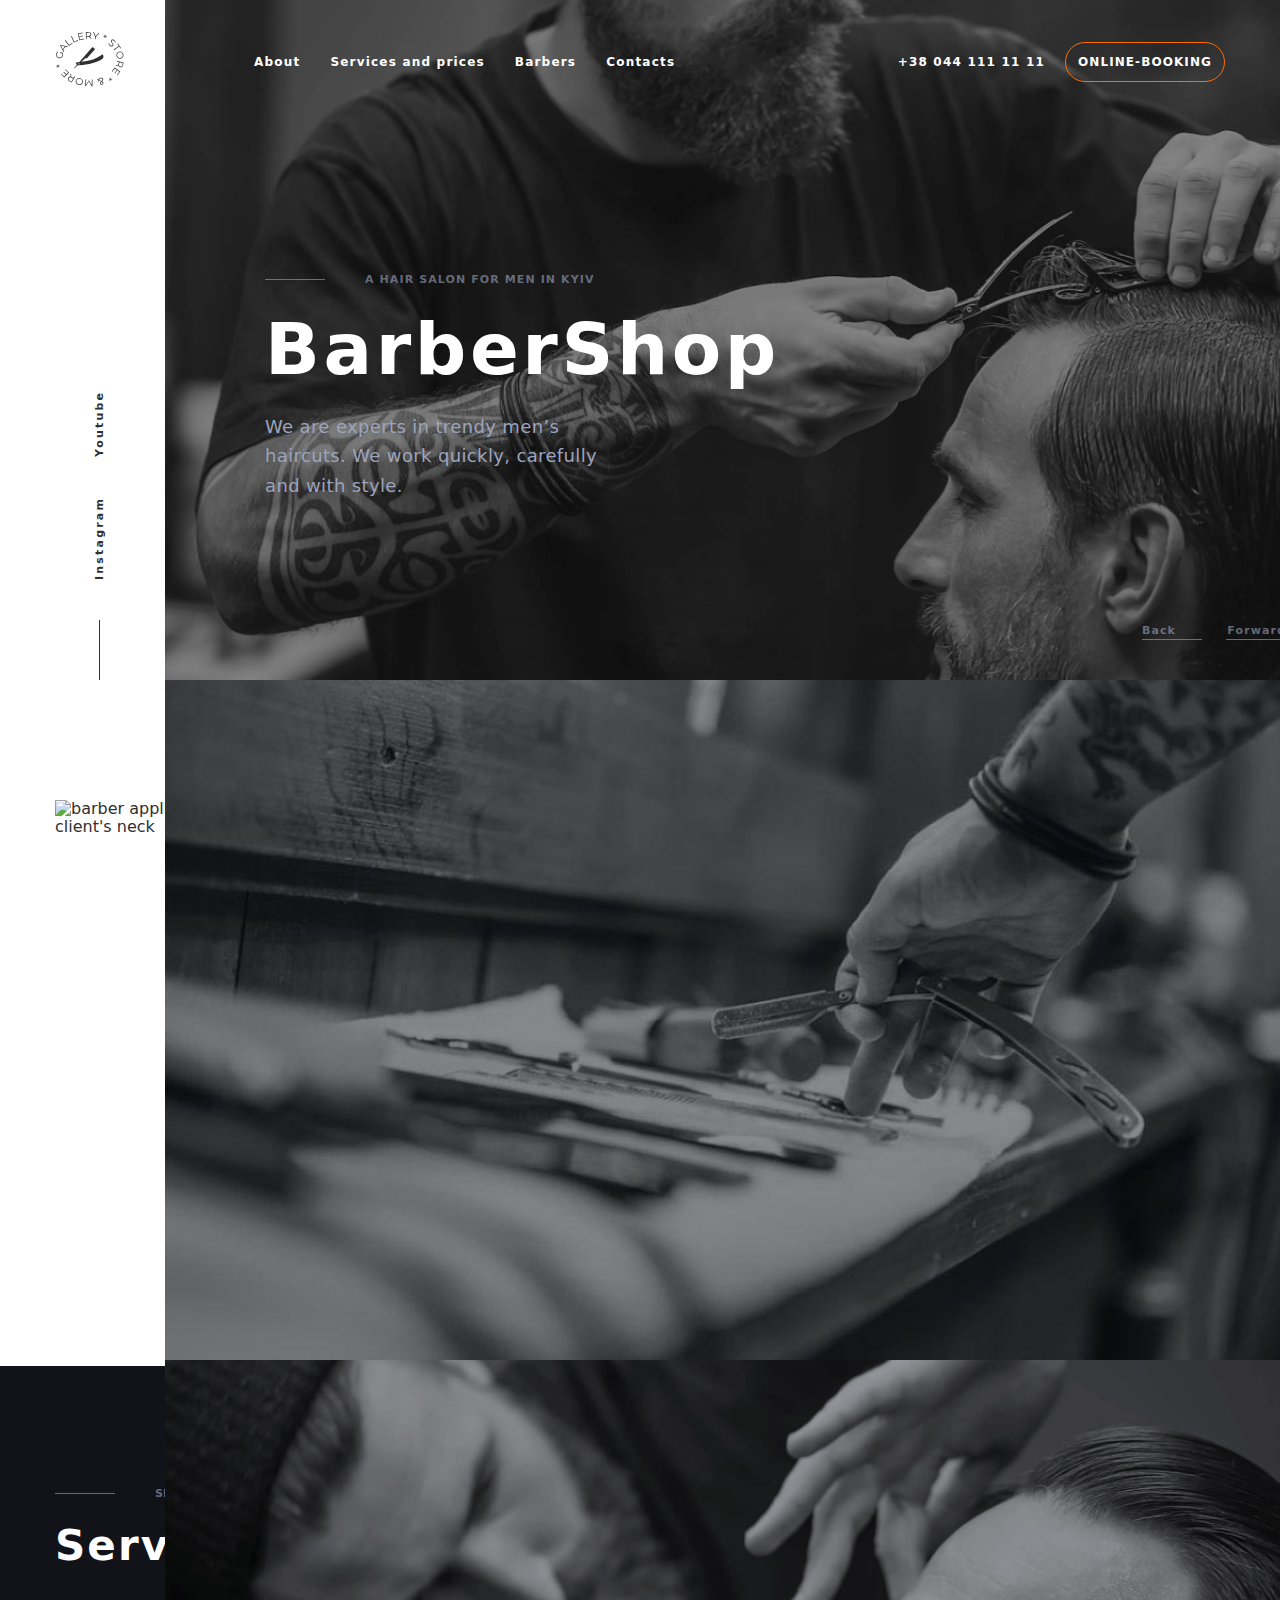
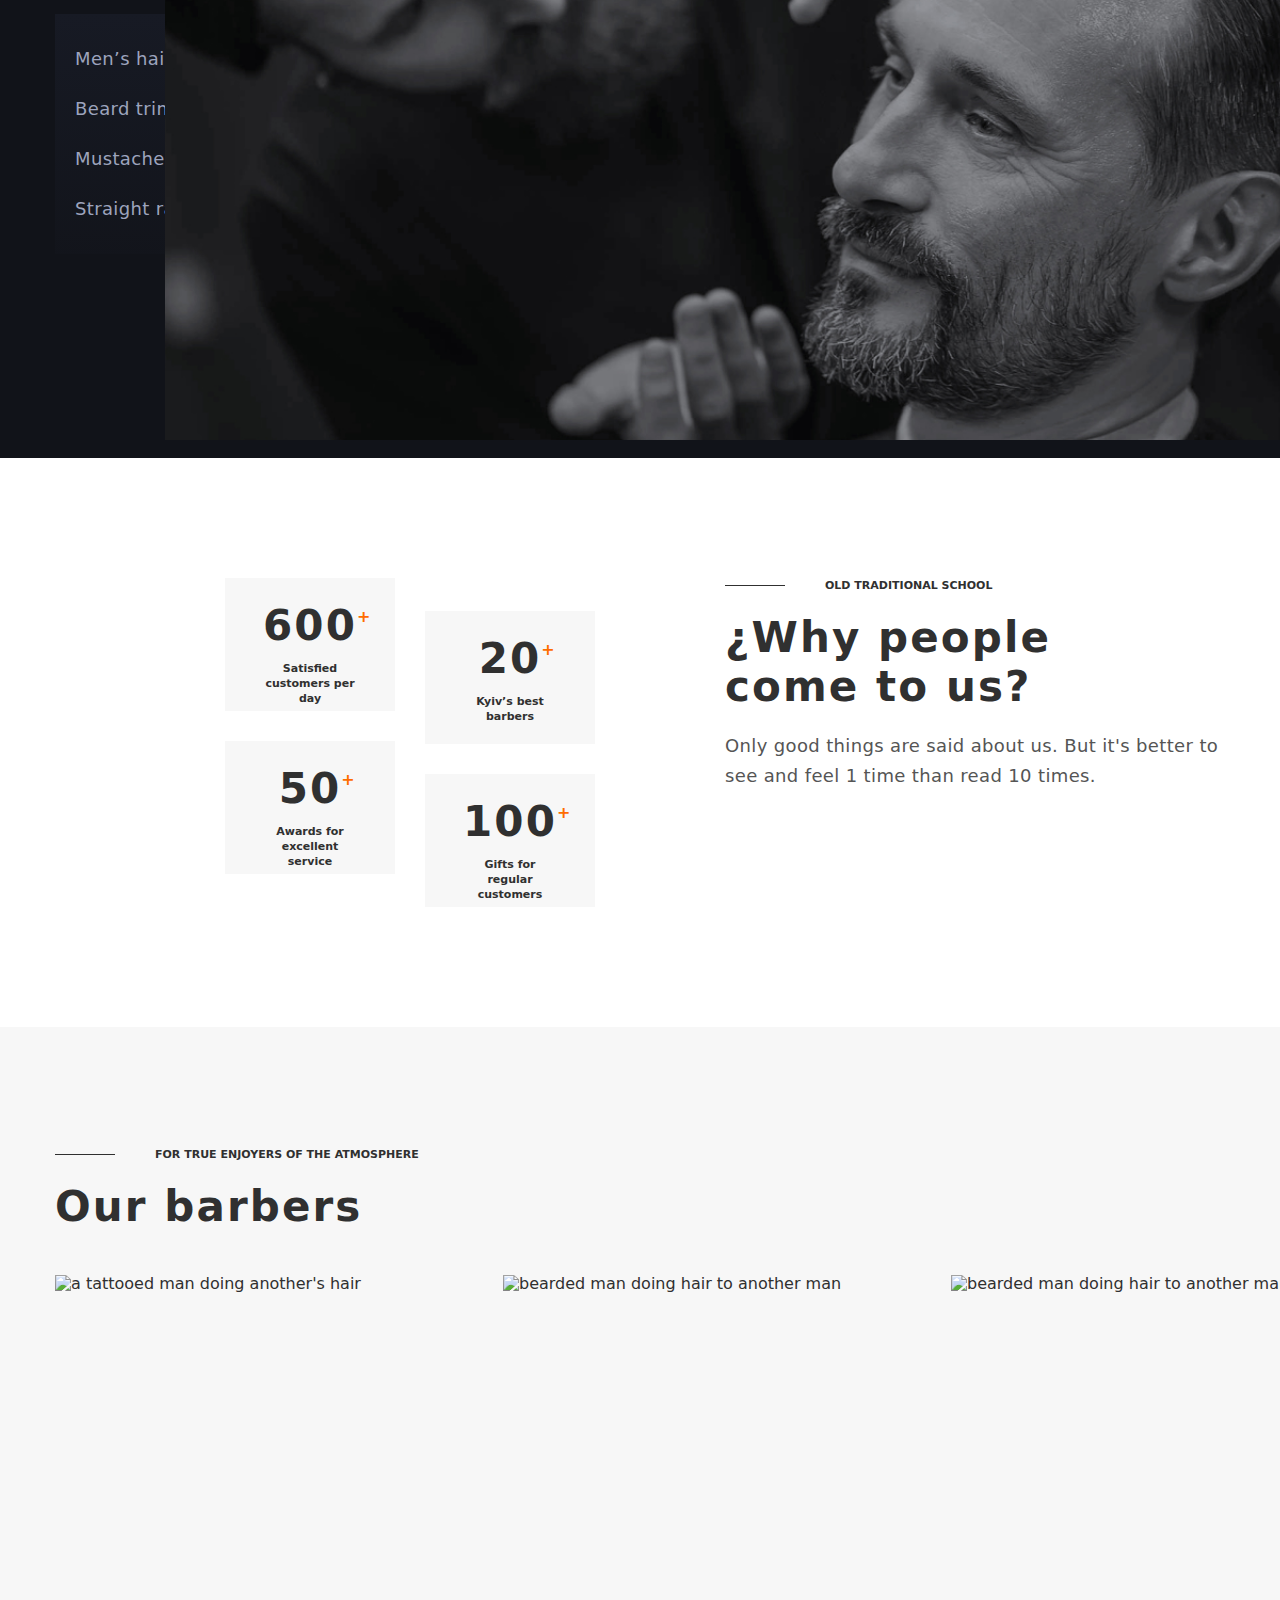
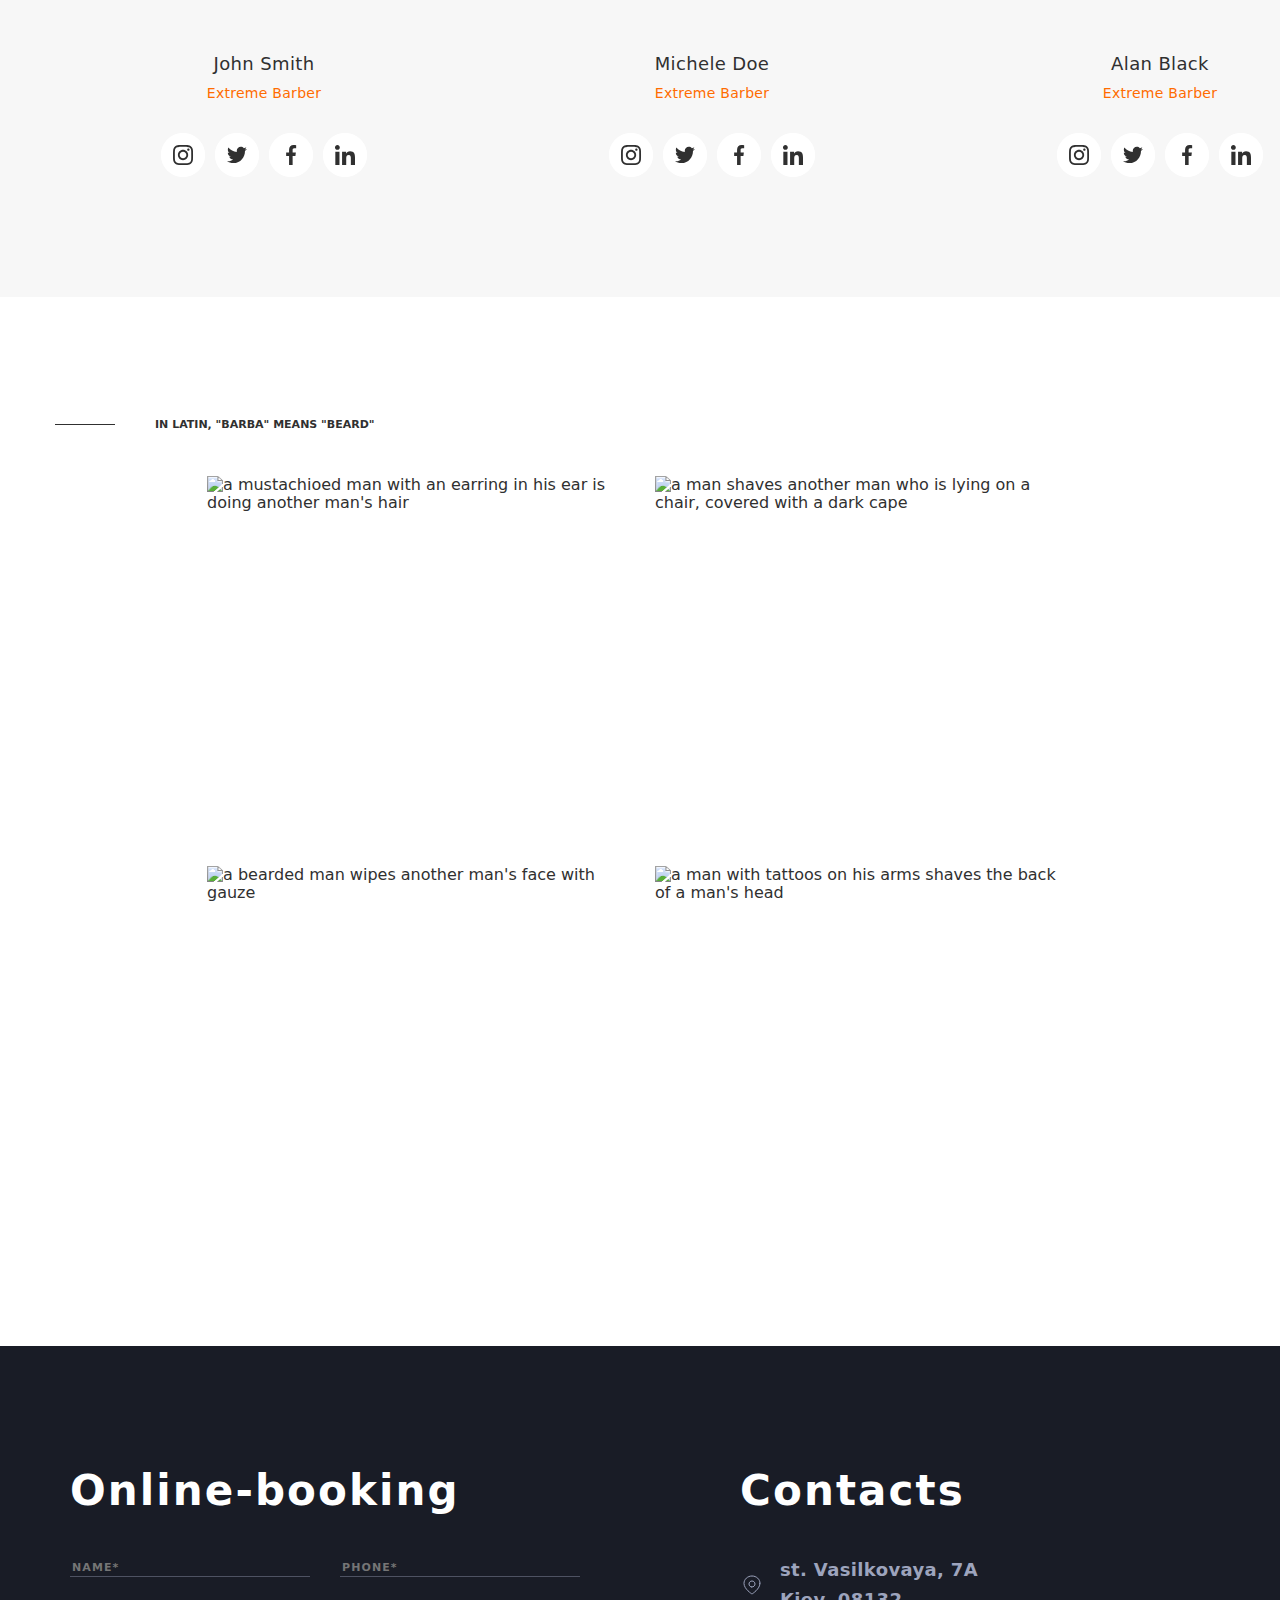
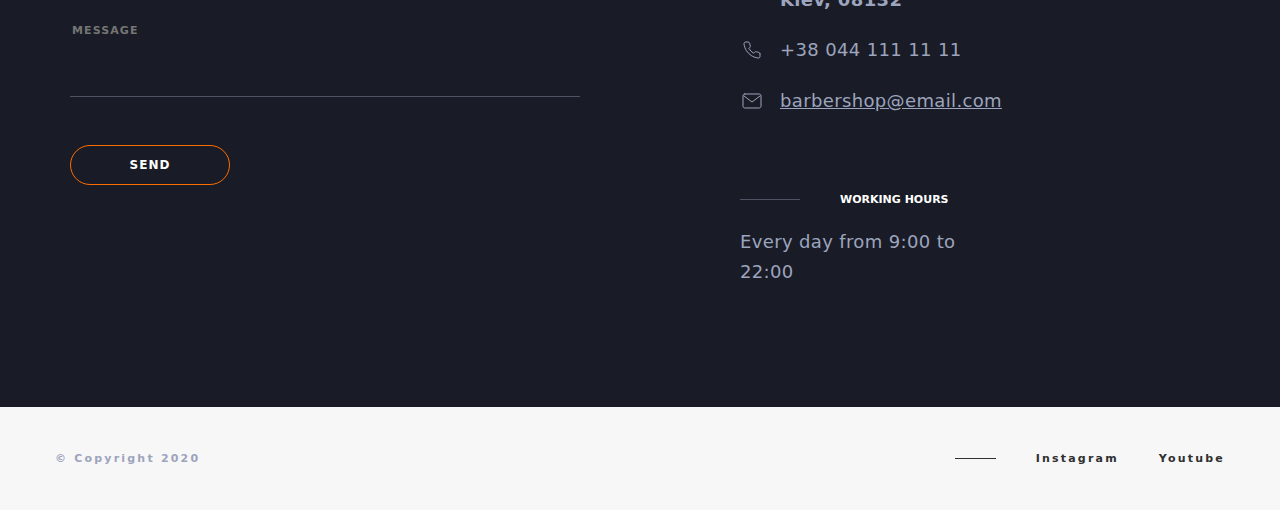
==== commit a0189035: "fix" ====
--- a/index.html
+++ b/index.html
@@ -35,7 +35,7 @@
       <div class="container header__wrap">
         <a class="logo" href="./index.html">
           <svg width="69" height="55">
-            <use href="./img/icons.svg#logo"></use>
+            <use href="./images/icons.svg#logo"></use>
           </svg>
         </a>
         <nav class="navigate">
@@ -55,15 +55,15 @@
           </ul>
         </nav>
         <div class="header__contact">
-          <a class="tel__link" href="tel:380441111111">+38 044 111 11 11</a>
-          <button id="#boooking-form" class="booking-button" type="button">
-            Online-booking
-          </button>
+          <a class="header__phone-link" href="tel:380441111111"
+            >+38 044 111 11 11</a
+          >
+          <button class="booking-button" type="button">Online-booking</button>
         </div>
 
         <button type="button" class="menu-open" data-menu-open>
           <svg width="40" height="40">
-            <use href="./img/icons.svg#menu"></use>
+            <use href="./images/icons.svg#menu"></use>
           </svg>
         </button>
 
@@ -72,7 +72,7 @@
             <div>
               <button type="button" class="menu-close" data-menu-close>
                 <svg width="40" height="40">
-                  <use href="./img/icons.svg#close"></use>
+                  <use href="./images/icons.svg#close"></use>
                 </svg>
               </button>
 
@@ -98,22 +98,20 @@
               <a class="mob-menu__tel" href="tel:380441111111"
                 >+38 044 111 11 11</a
               >
-              <button
-                id="#boooking-form"
-                class="mob-menu__booking-button"
-                type="button"
-              >
+              <button class="mob-menu__booking-button" type="button">
                 Online-booking
               </button>
 
-              <ul class="mob-menu__soc-list">
-                <li class="mob-menu__soc-item">
-                  <a href="" class="mob-menu__soc-link">Instagram</a>
-                </li>
-                <li class="mob-menu__soc-item">
-                  <a href="" class="mob-menu__soc-link">Youtube</a>
-                </li>
-              </ul>
+              <div class="social-link-box social-link">
+                <ul class="mob-menu__social-link">
+                  <li class="mob-menu__soc-item">
+                    <a href="" class="mob-menu__soc-link">Instagram</a>
+                  </li>
+                  <li class="mob-menu__soc-item">
+                    <a href="" class="mob-menu__soc-link">Youtube</a>
+                  </li>
+                </ul>
+              </div>
             </div>
           </div>
         </div>
@@ -127,7 +125,7 @@
           <div class="slide-3"></div>
         </div>
         <div class="container hero__wrap">
-          <ul class="social-link social-link--disabled">
+          <ul class="social-link hero__social-link social-link--disabled">
             <li class="social-link__item">
               <a href="" class="social-link__link">Instagram</a>
             </li>
@@ -135,6 +133,7 @@
               <a href="" class="social-link__link">Youtube</a>
             </li>
           </ul>
+
           <div class="hero__wrap-content">
             <div class="background-slides background-slides--anabled">
               <div class="slide-1"></div>
@@ -228,7 +227,6 @@
                 ready to improve everyone who comes to us!
               </p>
               <button
-                id="#boooking-form"
                 class="booking-button booking-button--dark-text-color"
                 type="button"
               >
@@ -242,7 +240,7 @@
         <div class="container">
           <p class="service__uptitle">Spend your time with the best masters</p>
           <h2 class="service__title">Services and prices</h2>
-          <div class="servise__content-wrap">
+          <div class="servise-wrap">
             <div class="service__lists-wrap">
               <ul class="service__list">
                 <li class="service__item">
@@ -282,7 +280,6 @@
               </ul>
             </div>
             <button
-              id="#boooking-form"
               class="booking-button booking-button--light-text-color"
               type="button"
             >
@@ -294,7 +291,7 @@
       <section id="choice" class="choice">
         <div class="container">
           <div class="choice__wrap">
-            <div class="choice__wrap--text">
+            <div class="choice__content-wrap">
               <p class="choice__uptitle">Old traditional school</p>
               <h2 class="choice__title">¿Why people come to us?</h2>
               <p class="choice__text">
@@ -389,7 +386,7 @@
                       class="socials__link"
                     >
                       <svg class="socials__icon" width="44" height="44">
-                        <use href="./img/icons.svg#instagram"></use>
+                        <use href="./images/icons.svg#instagram"></use>
                       </svg>
                     </a>
                   </li>
@@ -401,7 +398,7 @@
                       class="socials__link"
                     >
                       <svg class="socials__icon" width="44" height="44">
-                        <use href="./img/icons.svg#twitter"></use>
+                        <use href="./images/icons.svg#twitter"></use>
                       </svg>
                     </a>
                   </li>
@@ -413,7 +410,7 @@
                       rel="noopener nofollow noreferrer"
                     >
                       <svg class="socials__icon" width="44" height="44">
-                        <use href="./img/icons.svg#facebok"></use>
+                        <use href="./images/icons.svg#facebok"></use>
                       </svg>
                     </a>
                   </li>
@@ -425,7 +422,7 @@
                       class="socials__link"
                     >
                       <svg class="socials__icon" width="44" height="44">
-                        <use href="./img/icons.svg#linkedin"></use>
+                        <use href="./images/icons.svg#linkedin"></use>
                       </svg>
                     </a>
                   </li>
@@ -479,7 +476,7 @@
                       class="socials__link"
                     >
                       <svg class="socials__icon" width="44" height="44">
-                        <use href="./img/icons.svg#instagram"></use>
+                        <use href="./images/icons.svg#instagram"></use>
                       </svg>
                     </a>
                   </li>
@@ -491,7 +488,7 @@
                       class="socials__link"
                     >
                       <svg class="socials__icon" width="44" height="44">
-                        <use href="./img/icons.svg#twitter"></use>
+                        <use href="./images/icons.svg#twitter"></use>
                       </svg>
                     </a>
                   </li>
@@ -503,7 +500,7 @@
                       rel="noopener nofollow noreferrer"
                     >
                       <svg class="socials__icon" width="44" height="44">
-                        <use href="./img/icons.svg#facebok"></use>
+                        <use href="./images/icons.svg#facebok"></use>
                       </svg>
                     </a>
                   </li>
@@ -515,7 +512,7 @@
                       class="socials__link"
                     >
                       <svg class="socials__icon" width="44" height="44">
-                        <use href="./img/icons.svg#linkedin"></use>
+                        <use href="./images/icons.svg#linkedin"></use>
                       </svg>
                     </a>
                   </li>
@@ -569,19 +566,19 @@
                       class="socials__link"
                     >
                       <svg class="socials__icon" width="44" height="44">
-                        <use href="./img/icons.svg#instagram"></use>
-                      </svg>
-                    </a>
-                  </li>
-                  <li class="socials__item">
-                    <a
-                      href="thttps://twitter.com/"
-                      target="_blank"
-                      rel="noopener nofollow noreferrer"
-                      class="socials__link"
-                    >
-                      <svg class="socials__icon" width="44" height="44">
-                        <use href="./img/icons.svg#twitter"></use>
+                        <use href="./images/icons.svg#instagram"></use>
+                      </svg>
+                    </a>
+                  </li>
+                  <li class="socials__item">
+                    <a
+                      href="https://twitter.com/"
+                      target="_blank"
+                      rel="noopener nofollow noreferrer"
+                      class="socials__link"
+                    >
+                      <svg class="socials__icon" width="44" height="44">
+                        <use href="./images/icons.svg#twitter"></use>
                       </svg>
                     </a>
                   </li>
@@ -593,7 +590,7 @@
                       rel="noopener nofollow noreferrer"
                     >
                       <svg class="socials__icon" width="44" height="44">
-                        <use href="./img/icons.svg#facebok"></use>
+                        <use href="./images/icons.svg#facebok"></use>
                       </svg>
                     </a>
                   </li>
@@ -605,7 +602,7 @@
                       class="socials__link"
                     >
                       <svg class="socials__icon" width="44" height="44">
-                        <use href="./img/icons.svg#linkedin"></use>
+                        <use href="./images/icons.svg#linkedin"></use>
                       </svg>
                     </a>
                   </li>
@@ -651,7 +648,7 @@
                 <img
                   src="./images/portfollio/mob/portfollio-mob-img-one-1x.jpg"
                   alt="a mustachioed man with an earring in his ear is doing another man's hair"
-                  height="360px"
+                  height="360"
                   width="418"
                 />
               </picture>
@@ -687,7 +684,7 @@
                 <img
                   src="./images/portfollio/mob/portfollio-mob-img-two-1x.jpg"
                   alt="a man shaves another man who is lying on a chair, covered with a dark cape"
-                  height="360px"
+                  height="360"
                   width="418"
                 />
               </picture>
@@ -723,7 +720,7 @@
                 <img
                   src="./images/portfollio/mob/portfollio-mob-img-three-1x.jpg"
                   alt="a bearded man wipes another man's face with gauze"
-                  height="360px"
+                  height="360"
                   width="418"
                 />
               </picture>
@@ -759,7 +756,7 @@
                 <img
                   src="./images/portfollio/mob/portfollio-mob-img-four-1x.jpg"
                   alt="a man with tattoos on his arms shaves the back of a man's head"
-                  height="360px"
+                  height="360"
                   width="418"
                 />
               </picture>
@@ -768,7 +765,7 @@
         </div>
       </section>
       <div class="bottom-bacground-box">
-        <div class="contact-from__wrap">
+        <div class="contact-from-wrap">
           <section id="boooking-form" class="boooking-form">
             <div class="container">
               <div class="boooking-form__form-wrap">
@@ -806,7 +803,7 @@
                   <p class="contact__title">Contacts</p>
                   <address class="contact__address">
                     <svg class="contact__icon" width="24" height="24">
-                      <use href="./img/icons.svg#map-pin"></use>
+                      <use href="./images/icons.svg#map-pin"></use>
                     </svg>
 
                     <a
@@ -819,7 +816,7 @@
                     <li class="contact__item">
                       <span class="contact__box">
                         <svg class="contact__icon" width="24" height="24">
-                          <use href="./img/icons.svg#phone"></use>
+                          <use href="./images/icons.svg#phone"></use>
                         </svg>
                         <a class="contact__link" href="tel:380441111111"
                           >+38 044 111 11 11</a
@@ -829,7 +826,7 @@
                     <li class="contact__item">
                       <span class="contact__box">
                         <svg class="contact__icon" width="24" height="24">
-                          <use href="./img/icons.svg#mail"></use>
+                          <use href="./images/icons.svg#mail"></use>
                         </svg>
                         <a
                           class="contact__link contact__link--underline"
@@ -857,7 +854,7 @@
       <div class="container">
         <div class="footer__wrap">
           <span class="footer__copy"> &#169; Copyright 2020</span>
-          <ul class="social-link">
+          <ul class="social-link footer__social-link">
             <li class="social-link__item">
               <a href="" class="social-link__link">Instagram</a>
             </li>
--- a/css/main.css
+++ b/css/main.css
@@ -1,37 +1,17 @@
 :root {
   --accent-color: #FF6C00;
-  --primary-text-color:#555555;
-  --header-links-color: #fff;
-  --hero-soc-link-color: #303030;
-  --hero-btn-color: #303030;
-  --hero-text-color: #9DA4BD;
-  --hero-title-text-color:#FFFFFF;
-  --hero-socials-color:#303030;
-  --about-tittle-color: #303030;
-  --about-btn-tx-color:#303030;
-  --services--up-titile: #9DA4BD;
-  --services-title-text-color: #FFFFFF;
-  --services-table-color:#9DA4BD;
-  --services-btn-color:#FFFFFF;
-  --choice--prm-text-color: #303030;
-  --choice-dscr-color:#555555;
-  --barbers-prm-color: #303030;
-  --gallery-up-title-color:#303030;
-  --contacts-title-color: #fff;
-  --contacts-btn-color: #fff;
-  --contacts-sub-tit-color: #fff;
-  --contacts-text-color:#9DA4BD;
-  --footer-prm-color: #303030;
-  --footer-copyright:#9DA4BD;
-}
-
-.social-link, .contact__list, .portfolio__list, .barbers__list, .choice__list, .service__list, .about__list, .mob-menu__soc-list, .mob-menu__list, .header__list, .socials {
+  --primary-color:#303030;
+  --additional-color: #555555;
+  --primary-light-color: #fff;
+}
+
+.mob-menu__social-link, .social-link, .contact__list, .portfolio__list, .barbers__list, .choice__list, .service__list, .about__list, .mob-menu__list, .header__list, .socials {
   list-style: none;
   padding: 0;
   margin: 0;
 }
 
-.social-link__link, .contact__link, .contact__adress, .mob-menu__soc-link, .mob-menu__tel, .mob-menu__link, .header__link, .tel__link, .socials__link, .logo {
+.social-link__link, .contact__link, .contact__adress, .mob-menu__soc-link, .mob-menu__tel, .mob-menu__link, .header__link, .header__phone-link, .socials__link, .logo {
   text-decoration: none;
   color: var(--primary-link-color);
 }
@@ -374,6 +354,7 @@
   z-index: -5;
   width: 100%;
   height: 610px;
+  background-color: #111319;
 }
 
 .background-slides--anabled {
@@ -397,8 +378,8 @@
 
 .slide-1 {
   height: 610px;
-  background: -webkit-gradient(linear, left top, left bottom, from(rgba(25, 28, 38, 0.2)), to(rgba(25, 28, 38, 0.2))), url(../../../images/backgrounds/mob/background-mob-1-1x.jpg);
-  background: linear-gradient(rgba(25, 28, 38, 0.2), rgba(25, 28, 38, 0.2)), url(../../../images/backgrounds/mob/background-mob-1-1x.jpg);
+  background: -webkit-gradient(linear, left top, left bottom, from(rgba(25, 28, 38, 0.2)), to(rgba(25, 28, 38, 0.2))), url(../images/backgrounds/mob/background-mob-1-1x.jpg);
+  background: linear-gradient(rgba(25, 28, 38, 0.2), rgba(25, 28, 38, 0.2)), url(../images/backgrounds/mob/background-mob-1-1x.jpg);
   background-size: cover;
   background-position: center;
   background-repeat: no-repeat;
@@ -410,34 +391,34 @@
 }
 @media (min-device-pixel-ratio: 2), (-webkit-min-device-pixel-ratio: 2), (min-resolution: 192dpi), (min-resolution: 2dppx) {
   .slide-1 {
-    background-image: url(../../../images/backgrounds/mob/background-mob-1-2x.jpg);
+    background-image: url(../images/backgrounds/mob/background-mob-1-2x.jpg);
   }
 }
 @media screen and (min-width: 768px) {
   .slide-1 {
-    background-image: url(../../../images/backgrounds/tab/background-tab-1-1x.jpg);
+    background-image: url(../images/backgrounds/tab/background-tab-1-1x.jpg);
   }
 }
 @media screen and (min-width: 768px) and (min-device-pixel-ratio: 2), screen and (min-width: 768px) and (-webkit-min-device-pixel-ratio: 2), screen and (min-width: 768px) and (min-resolution: 192dpi), screen and (min-width: 768px) and (min-resolution: 2dppx) {
   .slide-1 {
-    background-image: url(../../../images/backgrounds/tab/background-tab-1-2x.jpg);
+    background-image: url(../images/backgrounds/tab/background-tab-1-2x.jpg);
   }
 }
 @media screen and (min-width: 1200px) {
   .slide-1 {
-    background-image: url(../../../images/backgrounds/desk/background-desk-1-1x.jpg);
+    background-image: url(../images/backgrounds/desk/background-desk-1-1x.jpg);
   }
 }
 @media screen and (min-width: 1200px) and (min-device-pixel-ratio: 2), screen and (min-width: 1200px) and (-webkit-min-device-pixel-ratio: 2), screen and (min-width: 1200px) and (min-resolution: 192dpi), screen and (min-width: 1200px) and (min-resolution: 2dppx) {
   .slide-1 {
-    background-image: url(../../../images/backgrounds/desk/background-desk-1-2x.jpg);
+    background-image: url(../images/backgrounds/desk/background-desk-1-2x.jpg);
   }
 }
 
 .slide-2 {
   height: 610px;
-  background: -webkit-gradient(linear, left top, left bottom, from(rgba(25, 28, 38, 0.2)), to(rgba(25, 28, 38, 0.2))), url(../../../images/backgrounds/mob/background-mob-2-1x.jpg);
-  background: linear-gradient(rgba(25, 28, 38, 0.2), rgba(25, 28, 38, 0.2)), url(../../../images/backgrounds/mob/background-mob-2-1x.jpg);
+  background: -webkit-gradient(linear, left top, left bottom, from(rgba(25, 28, 38, 0.2)), to(rgba(25, 28, 38, 0.2))), url(../images/backgrounds/mob/background-mob-2-1x.jpg);
+  background: linear-gradient(rgba(25, 28, 38, 0.2), rgba(25, 28, 38, 0.2)), url(../images/backgrounds/mob/background-mob-2-1x.jpg);
   background-size: cover;
   background-position: center;
   background-repeat: no-repeat;
@@ -449,34 +430,34 @@
 }
 @media (min-device-pixel-ratio: 2), (-webkit-min-device-pixel-ratio: 2), (min-resolution: 192dpi), (min-resolution: 2dppx) {
   .slide-2 {
-    background-image: url(../../../images/backgrounds/mob/background-mob-2-2x.jpg);
+    background-image: url(../images/backgrounds/mob/background-mob-2-2x.jpg);
   }
 }
 @media screen and (min-width: 768px) {
   .slide-2 {
-    background-image: url(../../../images/backgrounds/tab/background-tab-2-1x.jpg);
+    background-image: url(../images/backgrounds/tab/background-tab-2-1x.jpg);
   }
 }
 @media screen and (min-width: 768px) and (min-device-pixel-ratio: 2), screen and (min-width: 768px) and (-webkit-min-device-pixel-ratio: 2), screen and (min-width: 768px) and (min-resolution: 192dpi), screen and (min-width: 768px) and (min-resolution: 2dppx) {
   .slide-2 {
-    background-image: url(../../../images/backgrounds/tab/background-tab-2-2x.jpg);
+    background-image: url(../images/backgrounds/tab/background-tab-2-2x.jpg);
   }
 }
 @media screen and (min-width: 1200px) {
   .slide-2 {
-    background-image: url(../../../images/backgrounds/desk/background-desk-2-1x.jpg);
+    background-image: url(../images/backgrounds/desk/background-desk-2-1x.jpg);
   }
 }
 @media screen and (min-width: 1200px) and (min-device-pixel-ratio: 2), screen and (min-width: 1200px) and (-webkit-min-device-pixel-ratio: 2), screen and (min-width: 1200px) and (min-resolution: 192dpi), screen and (min-width: 1200px) and (min-resolution: 2dppx) {
   .slide-2 {
-    background-image: url(../../../images/backgrounds/desk/background-desk-2-2x.jpg);
+    background-image: url(../images/backgrounds/desk/background-desk-2-2x.jpg);
   }
 }
 
 .slide-3 {
   height: 610px;
-  background: -webkit-gradient(linear, left top, left bottom, from(rgba(25, 28, 38, 0.2)), to(rgba(25, 28, 38, 0.2))), url(../../../images/backgrounds/mob/background-mob-3-1x.jpg);
-  background: linear-gradient(rgba(25, 28, 38, 0.2), rgba(25, 28, 38, 0.2)), url(../../../images/backgrounds/mob/background-mob-3-1x.jpg);
+  background: -webkit-gradient(linear, left top, left bottom, from(rgba(25, 28, 38, 0.2)), to(rgba(25, 28, 38, 0.2))), url(../images/backgrounds/mob/background-mob-3-1x.jpg);
+  background: linear-gradient(rgba(25, 28, 38, 0.2), rgba(25, 28, 38, 0.2)), url(../images/backgrounds/mob/background-mob-3-1x.jpg);
   background-size: cover;
   background-position: center;
   background-repeat: no-repeat;
@@ -488,27 +469,27 @@
 }
 @media (min-device-pixel-ratio: 2), (-webkit-min-device-pixel-ratio: 2), (min-resolution: 192dpi), (min-resolution: 2dppx) {
   .slide-3 {
-    background-image: url(../../../images/backgrounds/mob/background-mob-3-2x.jpg);
+    background-image: url(../images/backgrounds/mob/background-mob-3-2x.jpg);
   }
 }
 @media screen and (min-width: 768px) {
   .slide-3 {
-    background-image: url(../../../images/backgrounds/tab/background-tab-3-1x.jpg);
+    background-image: url(../images/backgrounds/tab/background-tab-3-1x.jpg);
   }
 }
 @media screen and (min-width: 768px) and (min-device-pixel-ratio: 2), screen and (min-width: 768px) and (-webkit-min-device-pixel-ratio: 2), screen and (min-width: 768px) and (min-resolution: 192dpi), screen and (min-width: 768px) and (min-resolution: 2dppx) {
   .slide-3 {
-    background-image: url(../../../images/backgrounds/tab/background-tab-3-2x.jpg);
+    background-image: url(../images/backgrounds/tab/background-tab-3-2x.jpg);
   }
 }
 @media screen and (min-width: 1200px) {
   .slide-3 {
-    background-image: url(../../../images/backgrounds/desk/background-desk-3-1x.jpg);
+    background-image: url(../images/backgrounds/desk/background-desk-3-1x.jpg);
   }
 }
 @media screen and (min-width: 1200px) and (min-device-pixel-ratio: 2), screen and (min-width: 1200px) and (-webkit-min-device-pixel-ratio: 2), screen and (min-width: 1200px) and (min-resolution: 192dpi), screen and (min-width: 1200px) and (min-resolution: 2dppx) {
   .slide-3 {
-    background-image: url(../../../images/backgrounds/desk/background-desk-3-2x.jpg);
+    background-image: url(../images/backgrounds/desk/background-desk-3-2x.jpg);
   }
 }
 
@@ -694,11 +675,11 @@
   color: #FFFFFF;
 }
 
-.tel__link {
+.header__phone-link {
   -webkit-transition: 250ms linear;
   transition: 250ms linear;
 }
-.tel__link:hover, .tel__link:focus {
+.header__phone-link:hover, .header__phone-link:focus {
   color: #FF6C00;
   -webkit-transform: transition;
           transform: transition;
@@ -867,30 +848,6 @@
   margin-top: auto;
 }
 
-.mob-menu__soc-list {
-  position: relative;
-  width: 62px;
-  padding-left: 100px;
-  font-weight: 600;
-  font-size: 14px;
-  line-height: 1.3571428571;
-  letter-spacing: 0.2em;
-  color: var(--hero-soc-link-color);
-}
-.mob-menu__soc-list::before {
-  position: absolute;
-  content: "";
-  width: 60px;
-  height: 1px;
-  background: #303030;
-  top: 9px;
-  left: 0;
-}
-
-.mob-menu__soc-item:not(:last-child) {
-  margin-bottom: 24px;
-}
-
 .mob-menu__soc-link:hover, .mob-menu__soc-link:focus {
   color: #FF6C00;
 }
@@ -924,44 +881,6 @@
   top: 0;
   left: 0;
 }
-.hero .social-link {
-  width: 90px;
-  -ms-flex-wrap: nowrap;
-      flex-wrap: nowrap;
-  -webkit-box-align: center;
-      -ms-flex-align: center;
-          align-items: center;
-  gap: 40px;
-  -webkit-writing-mode: vertical-rl;
-      -ms-writing-mode: tb-rl;
-          writing-mode: vertical-rl;
-  -webkit-transform: rotate(-180deg);
-          transform: rotate(-180deg);
-  padding: 100px 0 0 0;
-}
-.hero .social-link::before {
-  display: none;
-}
-.hero .social-link::after {
-  position: absolute;
-  content: "";
-  top: 0;
-  left: 44px;
-  background-color: #303030;
-  height: 60px;
-  width: 1px;
-}
-@media screen and (min-width: 1200px) {
-  .hero .social-link::after {
-    left: 54px;
-  }
-}
-@media screen and (min-width: 1200px) {
-  .hero .social-link {
-    width: 155px;
-    padding: 150px 0 0 0;
-  }
-}
 
 .hero__wrap-content {
   position: relative;
@@ -1005,14 +924,24 @@
     display: -webkit-box;
     display: -ms-flexbox;
     display: flex;
+    gap: 30px;
+  }
+}
+@media screen and (min-width: 1200px) {
+  .hero__wrap {
+    gap: 20px;
   }
 }
 
 .hero__uptitle {
-  position: relative;
-  display: inline-block;
+  display: -webkit-box;
+  display: -ms-flexbox;
+  display: flex;
+  -webkit-box-align: center;
+      -ms-flex-align: center;
+          align-items: center;
+  gap: 40px;
   margin-bottom: 20px;
-  padding-left: 80px;
   font-weight: 600;
   font-size: 11px;
   line-height: 1.3636363636;
@@ -1022,12 +951,10 @@
 }
 .hero__uptitle::before {
   content: "";
-  position: absolute;
   width: 60px;
   height: 1px;
-  background-color: #9DA4BD;
-  top: 7px;
-  left: 0;
+  display: block;
+  background-color: currentColor;
 }
 
 .hero__title {
@@ -1147,9 +1074,14 @@
 }
 
 .about__uptitle {
-  position: relative;
+  display: -webkit-box;
+  display: -ms-flexbox;
+  display: flex;
+  -webkit-box-align: center;
+      -ms-flex-align: center;
+          align-items: center;
+  gap: 40px;
   margin-bottom: 20px;
-  padding-left: 80px;
   font-weight: 600;
   font-size: 11px;
   line-height: 1.3636363636;
@@ -1157,13 +1089,11 @@
   color: #303030;
 }
 .about__uptitle::before {
-  position: absolute;
   content: "";
   width: 60px;
   height: 1px;
-  top: 7px;
-  left: 0;
-  background-color: #303030;
+  display: block;
+  background-color: currentColor;
 }
 
 .about__title {
@@ -1243,7 +1173,7 @@
   background-position: center;
   background-size: cover;
   background-repeat: no-repeat;
-  background-image: url(../../images/service/service-bac-mob-1x.png);
+  background-image: url(../images/service/service-bac-mob-1x.png);
 }
 @media screen and (min-width: 768px) {
   .service {
@@ -1259,49 +1189,51 @@
 }
 @media (min-device-pixel-ratio: 2), (-webkit-min-device-pixel-ratio: 2), (min-resolution: 192dpi), (min-resolution: 2dppx) {
   .service {
-    background-image: url(../../images/service/service-bac-mob-2x.png);
+    background-image: url(../images/service/service-bac-mob-2x.png);
   }
 }
 @media screen and (min-width: 768px) {
   .service {
-    background-image: url(../../images/service/service-bac-tab-1x.png);
+    background-image: url(../images/service/service-bac-tab-1x.png);
   }
 }
 @media screen and (min-width: 768px) and (min-device-pixel-ratio: 2), screen and (min-width: 768px) and (-webkit-min-device-pixel-ratio: 2), screen and (min-width: 768px) and (min-resolution: 192dpi), screen and (min-width: 768px) and (min-resolution: 2dppx) {
   .service {
-    background-image: url(../../images/service/service-bac-tab-2x.png);
+    background-image: url(../images/service/service-bac-tab-2x.png);
   }
 }
 @media screen and (min-width: 1200px) {
   .service {
-    background-image: url(../../images/service/service-bac-desk-1x.png);
+    background-image: url(../images/service/service-bac-desk-1x.png);
   }
 }
 @media screen and (min-width: 1200px) and (min-device-pixel-ratio: 2), screen and (min-width: 1200px) and (-webkit-min-device-pixel-ratio: 2), screen and (min-width: 1200px) and (min-resolution: 192dpi), screen and (min-width: 1200px) and (min-resolution: 2dppx) {
   .service {
-    background-image: url(../../images/service/service-bac-desk-2x.png);
+    background-image: url(../images/service/service-bac-desk-2x.png);
   }
 }
 
 .service__uptitle {
-  position: relative;
-  display: block;
+  display: -webkit-box;
+  display: -ms-flexbox;
+  display: flex;
+  -webkit-box-align: center;
+      -ms-flex-align: center;
+          align-items: center;
+  gap: 40px;
   font-weight: 600;
   font-size: 11px;
   line-height: 1.3636363636;
   text-transform: uppercase;
   color: rgba(157, 164, 189, 0.6);
-  padding-left: 80px;
   margin-bottom: 20px;
 }
 .service__uptitle::before {
-  position: absolute;
   content: "";
   width: 60px;
   height: 1px;
-  background-color: rgba(157, 164, 189, 0.6);
-  top: 7px;
-  left: 0;
+  display: block;
+  background-color: currentColor;
 }
 
 .service__title {
@@ -1318,7 +1250,7 @@
   }
 }
 
-.servise__content-wrap {
+.servise-wrap {
   display: -webkit-box;
   display: -ms-flexbox;
   display: flex;
@@ -1437,23 +1369,26 @@
 }
 
 .choice__uptitle {
-  position: relative;
+  display: -webkit-box;
+  display: -ms-flexbox;
+  display: flex;
+  -webkit-box-align: center;
+      -ms-flex-align: center;
+          align-items: center;
+  gap: 40px;
   font-weight: 600;
   font-size: 11px;
   line-height: 1.3636363636;
   text-transform: uppercase;
   color: #303030;
-  padding-left: 80px;
   margin-bottom: 20px;
 }
 .choice__uptitle::before {
-  position: absolute;
   content: "";
   width: 60px;
   height: 1px;
-  background-color: #303030;
-  top: 7px;
-  left: 0;
+  display: block;
+  background-color: currentColor;
 }
 
 .choice__title {
@@ -1621,23 +1556,26 @@
 }
 
 .barbers__uptitle {
-  position: relative;
+  display: -webkit-box;
+  display: -ms-flexbox;
+  display: flex;
+  -webkit-box-align: center;
+      -ms-flex-align: center;
+          align-items: center;
+  gap: 40px;
   font-weight: 600;
   font-size: 11px;
   line-height: 1.3636363636;
   text-transform: uppercase;
   color: #303030;
-  padding-left: 80px;
   margin-bottom: 20px;
 }
 .barbers__uptitle::before {
-  position: absolute;
   content: "";
   width: 60px;
   height: 1px;
-  background-color: #303030;
-  top: 7px;
-  left: 0;
+  display: block;
+  background-color: currentColor;
 }
 
 .barbers__title {
@@ -1718,23 +1656,26 @@
 }
 
 .portfolio__uptitle {
-  position: relative;
+  display: -webkit-box;
+  display: -ms-flexbox;
+  display: flex;
+  -webkit-box-align: center;
+      -ms-flex-align: center;
+          align-items: center;
+  gap: 40px;
   font-weight: 600;
   font-size: 11px;
   line-height: 1.3636363636;
   text-transform: uppercase;
   color: #303030;
-  padding-left: 80px;
   margin-bottom: 71px;
 }
 .portfolio__uptitle::before {
-  position: absolute;
   content: "";
   width: 60px;
   height: 1px;
-  top: 7px;
-  left: 0;
-  background-color: #303030;
+  display: block;
+  background-color: currentColor;
 }
 @media screen and (min-width: 768px) {
   .portfolio__uptitle {
@@ -1799,7 +1740,7 @@
     -webkit-transition: scale(0);
     transition: scale(0);
   }
-  .portfolio__item:hover {
+  .portfolio__item:hover, .portfolio__item:focus {
     -webkit-transform: scale(1.5);
             transform: scale(1.5);
   }
@@ -1813,7 +1754,7 @@
   background-size: cover;
   background-position: center;
   background-repeat: no-repeat;
-  background-image: url(../../images/contacts/contact-bac-mob-1x.png);
+  background-image: url(../images/contacts/contact-bac-mob-1x.png);
 }
 @media screen and (min-width: 768px) {
   .contact {
@@ -1833,27 +1774,17 @@
 }
 @media (min-device-pixel-ratio: 2), (-webkit-min-device-pixel-ratio: 2), (min-resolution: 192dpi), (min-resolution: 2dppx) {
   .contact {
-    background-image: url(../../images/contacts/contact-bac-mob-2x.png);
+    background-image: url(../images/contacts/contact-bac-mob-2x.png);
   }
 }
 @media screen and (min-width: 768px) {
   .contact {
-    background-image: url(../../images/contacts/contact-bac-tab-1x.png);
+    background-image: url(../images/contacts/contact-bac-tab-1x.png);
   }
 }
 @media screen and (min-width: 768px) and (min-device-pixel-ratio: 2), screen and (min-width: 768px) and (-webkit-min-device-pixel-ratio: 2), screen and (min-width: 768px) and (min-resolution: 192dpi), screen and (min-width: 768px) and (min-resolution: 2dppx) {
   .contact {
-    background-image: url(../../images/contacts/contact-bac-tab-2x.png);
-  }
-}
-@media screen and (min-width: 1200px) {
-  .contact {
-    background-image: url(../../images/contacts/contact-bac-desk-1x.png);
-  }
-}
-@media screen and (min-width: 1200px) and (min-device-pixel-ratio: 2), screen and (min-width: 1200px) and (-webkit-min-device-pixel-ratio: 2), screen and (min-width: 1200px) and (min-resolution: 192dpi), screen and (min-width: 1200px) and (min-resolution: 2dppx) {
-  .contact {
-    background-image: url(../../images/contacts/contact-bac-desk-2x.png);
+    background-image: url(../images/contacts/contact-bac-tab-2x.png);
   }
 }
 
@@ -1954,22 +1885,25 @@
 }
 
 .contact__subtitle {
-  position: relative;
+  display: -webkit-box;
+  display: -ms-flexbox;
+  display: flex;
+  -webkit-box-align: center;
+      -ms-flex-align: center;
+          align-items: center;
+  gap: 40px;
   font-weight: 600;
   font-size: 11px;
   line-height: 1.3636363636;
   text-transform: uppercase;
   color: #FFFFFF;
-  padding-left: 80px;
   margin-bottom: 20px;
 }
 .contact__subtitle::before {
-  position: absolute;
+  content: "";
   width: 60px;
   height: 1px;
-  content: "";
-  top: 7px;
-  left: 0;
+  display: block;
   background-color: rgba(157, 164, 189, 0.4);
 }
 
@@ -1984,16 +1918,23 @@
 @media screen and (min-width: 1200px) {
   .bottom-bacground-box {
     width: 100%;
-    background-image: url(../../img/Bg.png), -webkit-gradient(linear, left top, left bottom, from(#191C26));
-    background-image: url(../../img/Bg.png), linear-gradient(#191C26);
+    background-color: #191C26;
+    background-image: url(../images/contacts/contact-bac-desk-1x.png), -webkit-gradient(linear, left top, left bottom, from(#191C26));
+    background-image: url(../images/contacts/contact-bac-desk-1x.png), linear-gradient(#191C26);
     background-repeat: no-repeat;
     background-position: right;
     background-size: 50.8% 100%, 100%;
   }
 }
-
-@media screen and (min-width: 1200px) {
-  .contact-from__wrap {
+@media screen and (min-width: 1200px) and (min-device-pixel-ratio: 2), screen and (min-width: 1200px) and (-webkit-min-device-pixel-ratio: 2), screen and (min-width: 1200px) and (min-resolution: 192dpi), screen and (min-width: 1200px) and (min-resolution: 2dppx) {
+  .bottom-bacground-box {
+    background-image: url(../images/contacts/contact-bac-desk-2x.png), -webkit-gradient(linear, left top, left bottom, from(#191C26));
+    background-image: url(../images/contacts/contact-bac-desk-2x.png), linear-gradient(#191C26);
+  }
+}
+
+@media screen and (min-width: 1200px) {
+  .contact-from-wrap {
     display: -webkit-box;
     display: -ms-flexbox;
     display: flex;
@@ -2144,26 +2085,6 @@
   padding-bottom: 44px;
   background-color: #F7F7F7;
 }
-.footer .social-link {
-  -ms-flex-wrap: nowrap;
-      flex-wrap: nowrap;
-  gap: 40px;
-  margin-left: auto;
-  font-size: 11px;
-  line-height: 1.3636363636;
-  padding-left: 100px;
-}
-.footer .social-link:nth-child(1)::before {
-  width: 60px;
-  height: 1px;
-  left: -104px;
-  top: 7px;
-}
-@media screen and (min-width: 480px) {
-  .footer .social-link:nth-child(1)::before {
-    left: 0px;
-  }
-}
 
 .footer__wrap {
   display: -webkit-box;
@@ -2174,11 +2095,11 @@
       -ms-flex-direction: column-reverse;
           flex-direction: column-reverse;
   gap: 20px;
-  width: 119px;
+  width: 288px;
 }
 @media screen and (min-width: 480px) {
   .footer__wrap {
-    width: 280px;
+    width: 418px;
     -webkit-box-pack: justify;
         -ms-flex-pack: justify;
             justify-content: space-between;
@@ -2186,7 +2107,7 @@
 }
 @media screen and (min-width: 768px) {
   .footer__wrap {
-    width: 521px;
+    width: 690px;
     -webkit-box-orient: unset;
     -webkit-box-direction: unset;
         -ms-flex-direction: unset;
@@ -2195,7 +2116,7 @@
 }
 @media screen and (min-width: 1200px) {
   .footer__wrap {
-    width: 1000px;
+    width: 1170px;
   }
 }
 
@@ -2210,32 +2131,102 @@
 }
 
 .social-link {
-  position: relative;
-  width: 62px;
+  display: -webkit-box;
+  display: -ms-flexbox;
+  display: flex;
+  -webkit-box-align: center;
+      -ms-flex-align: center;
+          align-items: center;
+  gap: 40px;
+  width: 90px;
+  display: flex;
+  -ms-flex-wrap: wrap;
+      flex-wrap: wrap;
+  gap: 40px;
+  font-weight: 600;
+  font-size: 14px;
+  line-height: 1.3571428571;
+  letter-spacing: 0.2em;
+}
+.social-link::before {
+  content: "";
+  width: 1px;
+  height: 60px;
+  display: block;
+  background-color: currentColor;
+}
+
+.hero__social-link {
+  -ms-flex-wrap: nowrap;
+      flex-wrap: nowrap;
+  -webkit-box-align: center;
+      -ms-flex-align: center;
+          align-items: center;
+  -webkit-writing-mode: vertical-rl;
+      -ms-writing-mode: tb-rl;
+          writing-mode: vertical-rl;
+  -webkit-transform: rotate(-180deg);
+          transform: rotate(-180deg);
+  font-size: 11px;
+}
+
+.social-link-box {
+  display: -webkit-box;
+  display: -ms-flexbox;
+  display: flex;
+  -webkit-box-align: center;
+      -ms-flex-align: center;
+          align-items: center;
+  gap: 40px;
+  width: 192px;
+  -webkit-box-align: baseline;
+      -ms-flex-align: baseline;
+          align-items: baseline;
+}
+.social-link-box::before {
+  content: "";
+  width: 60px;
+  height: 1px;
+  display: block;
+  background-color: currentColor;
+}
+
+.mob-menu__social-link {
   display: -webkit-box;
   display: -ms-flexbox;
   display: flex;
   -ms-flex-wrap: wrap;
       flex-wrap: wrap;
+  width: 92px;
+  gap: 24px;
   font-weight: 600;
   font-size: 14px;
   line-height: 1.3571428571;
   letter-spacing: 0.2em;
   color: var(--hero-soc-link-color);
 }
-@media screen and (min-width: 480px) {
-  .social-link {
-    padding-left: 100px;
-  }
-}
-.social-link::before {
-  position: absolute;
+
+.footer__social-link {
+  display: -webkit-box;
+  display: -ms-flexbox;
+  display: flex;
+  -webkit-box-align: center;
+      -ms-flex-align: center;
+          align-items: center;
+  gap: 40px;
+  width: 270px;
+  -ms-flex-wrap: nowrap;
+      flex-wrap: nowrap;
+  margin-left: auto;
+  font-size: 11px;
+  line-height: 1.3636363636;
+}
+.footer__social-link::before {
   content: "";
   width: 60px;
   height: 1px;
-  background: #303030;
-  top: 11px;
-  left: 0;
+  display: block;
+  background-color: currentColor;
 }
 
 .social-link--disabled {
